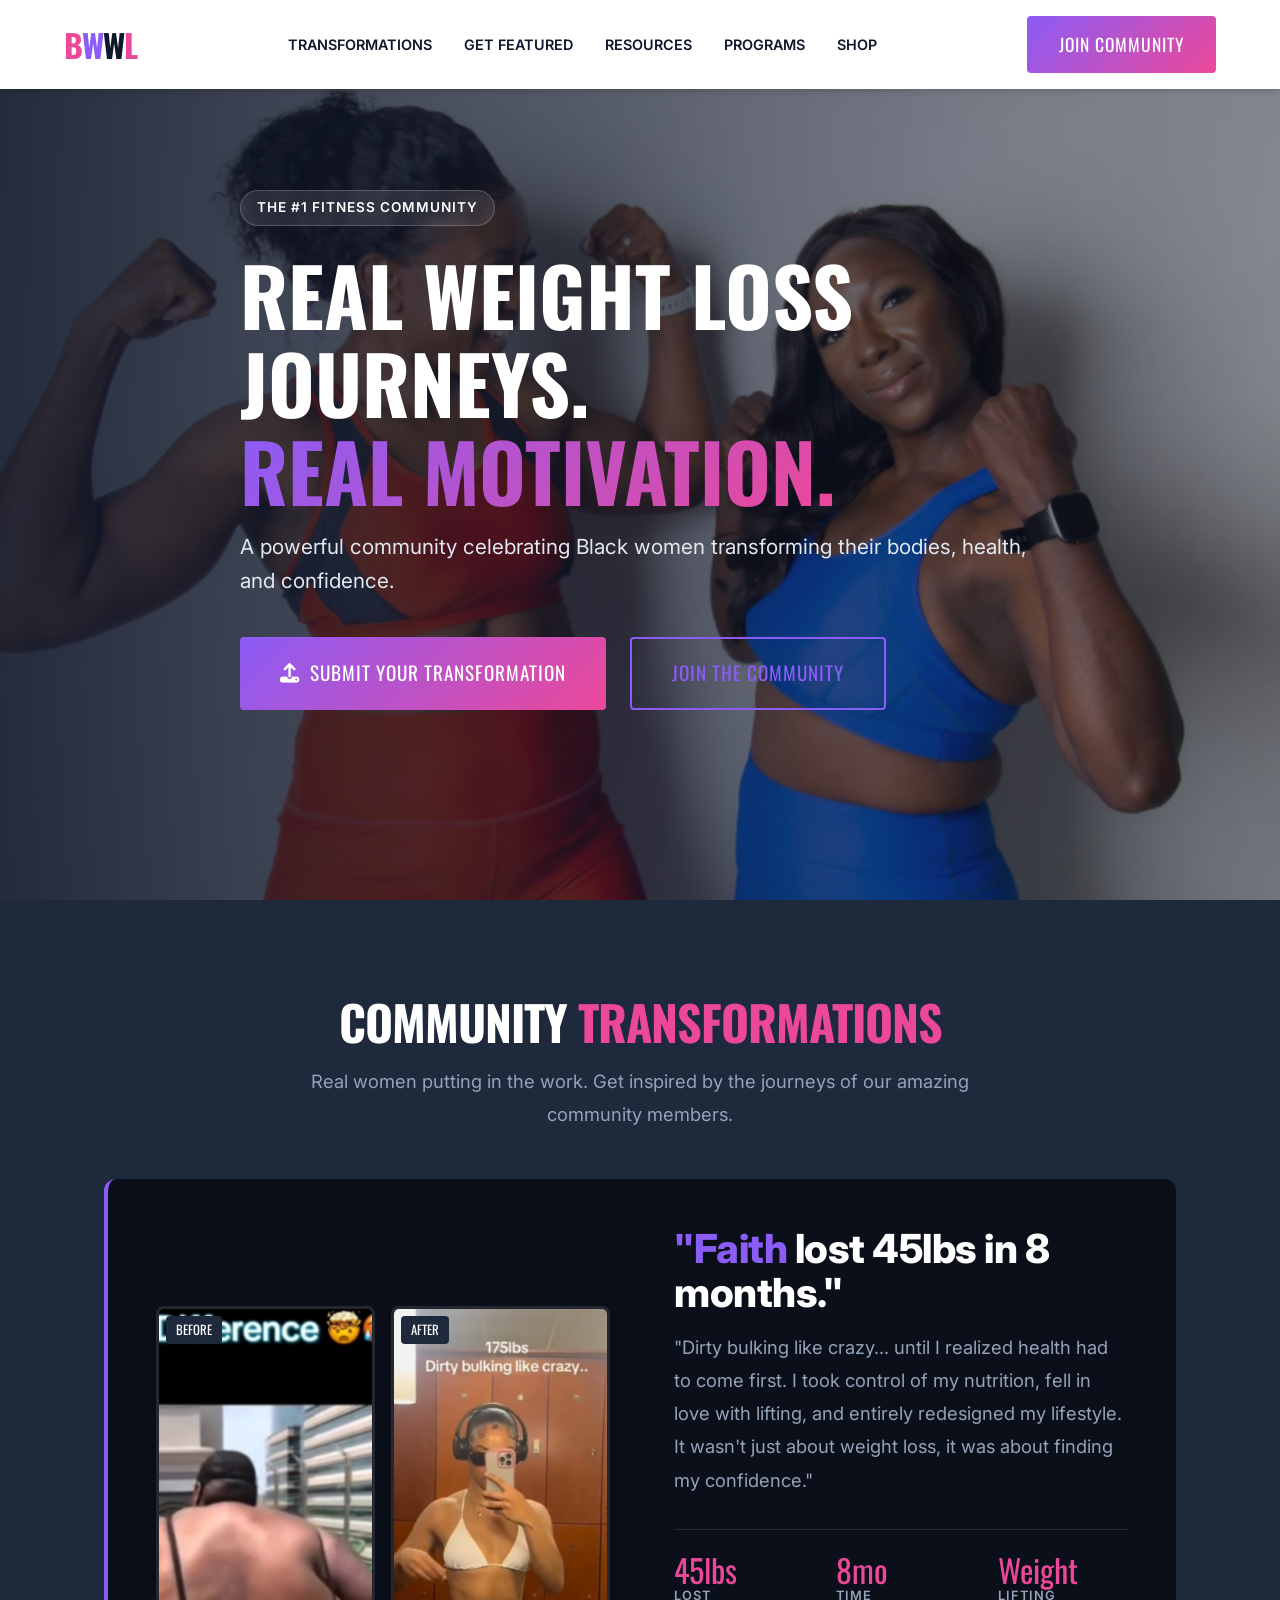
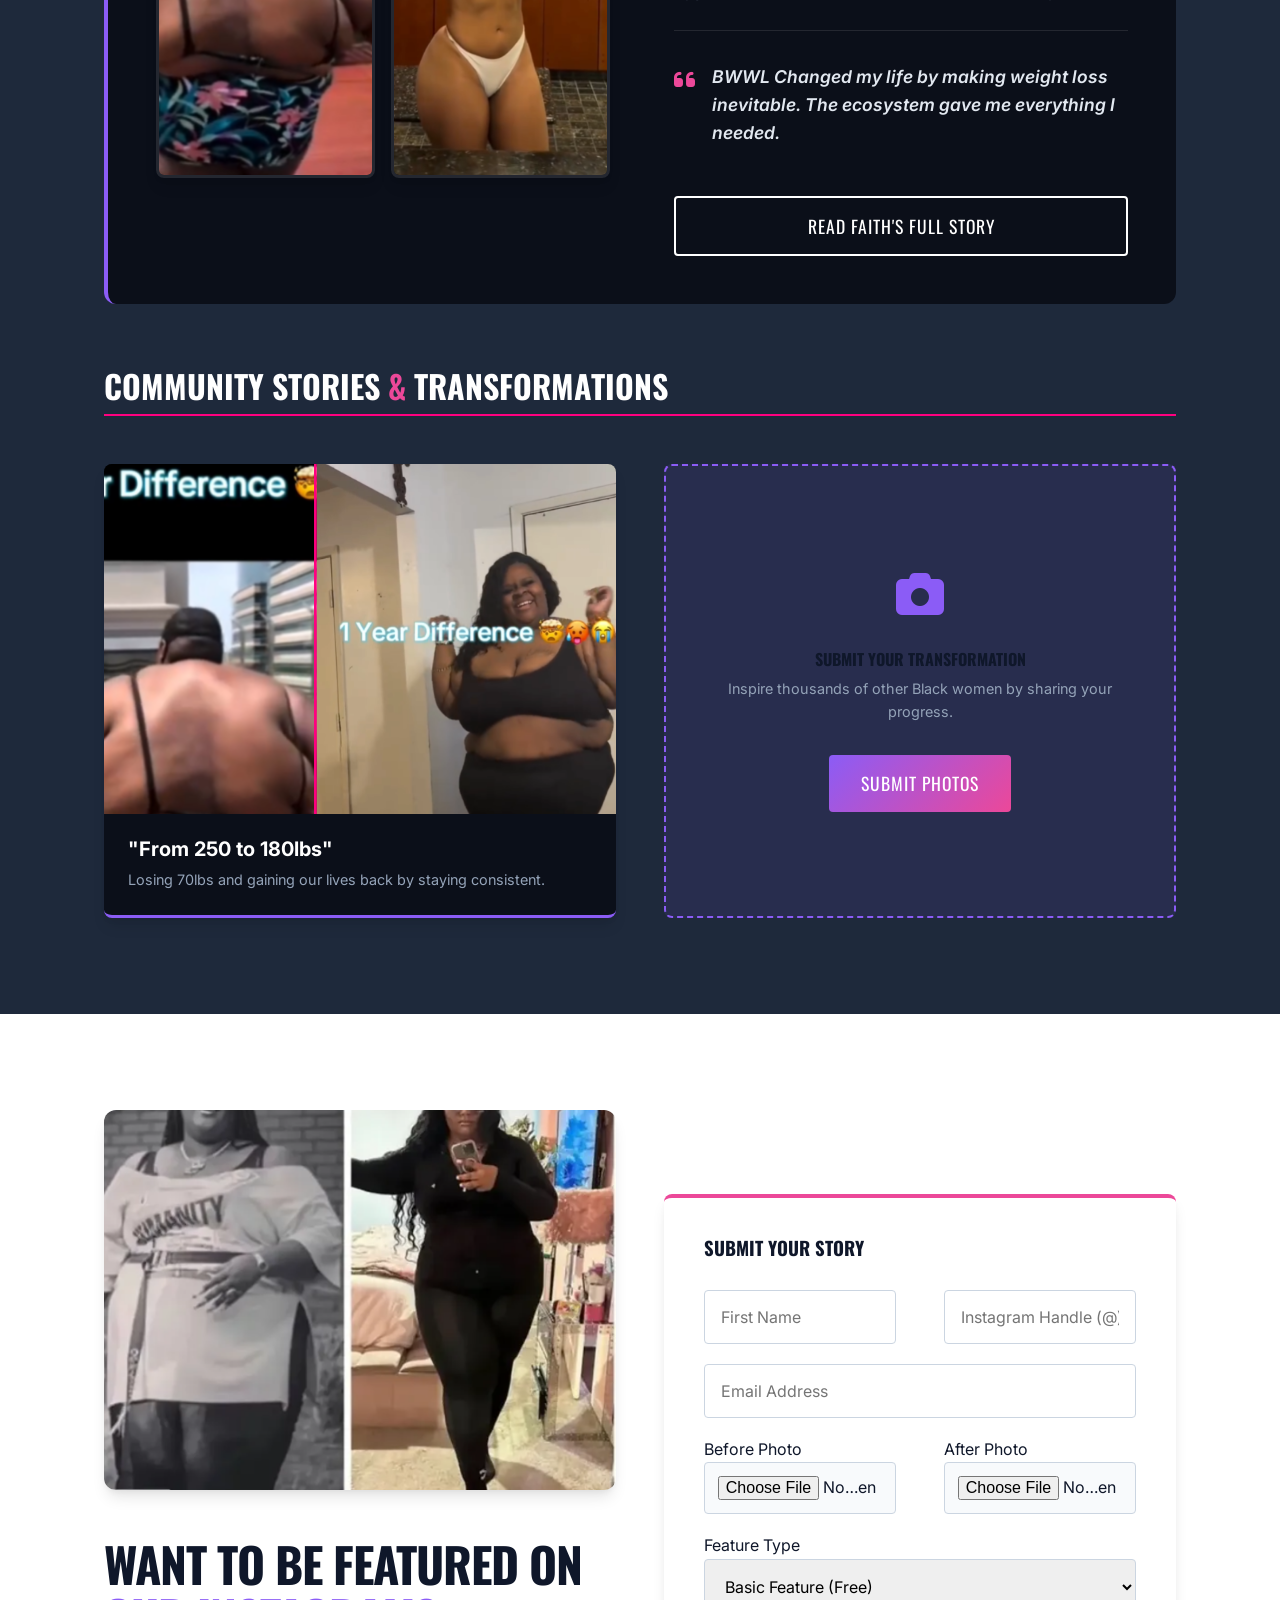
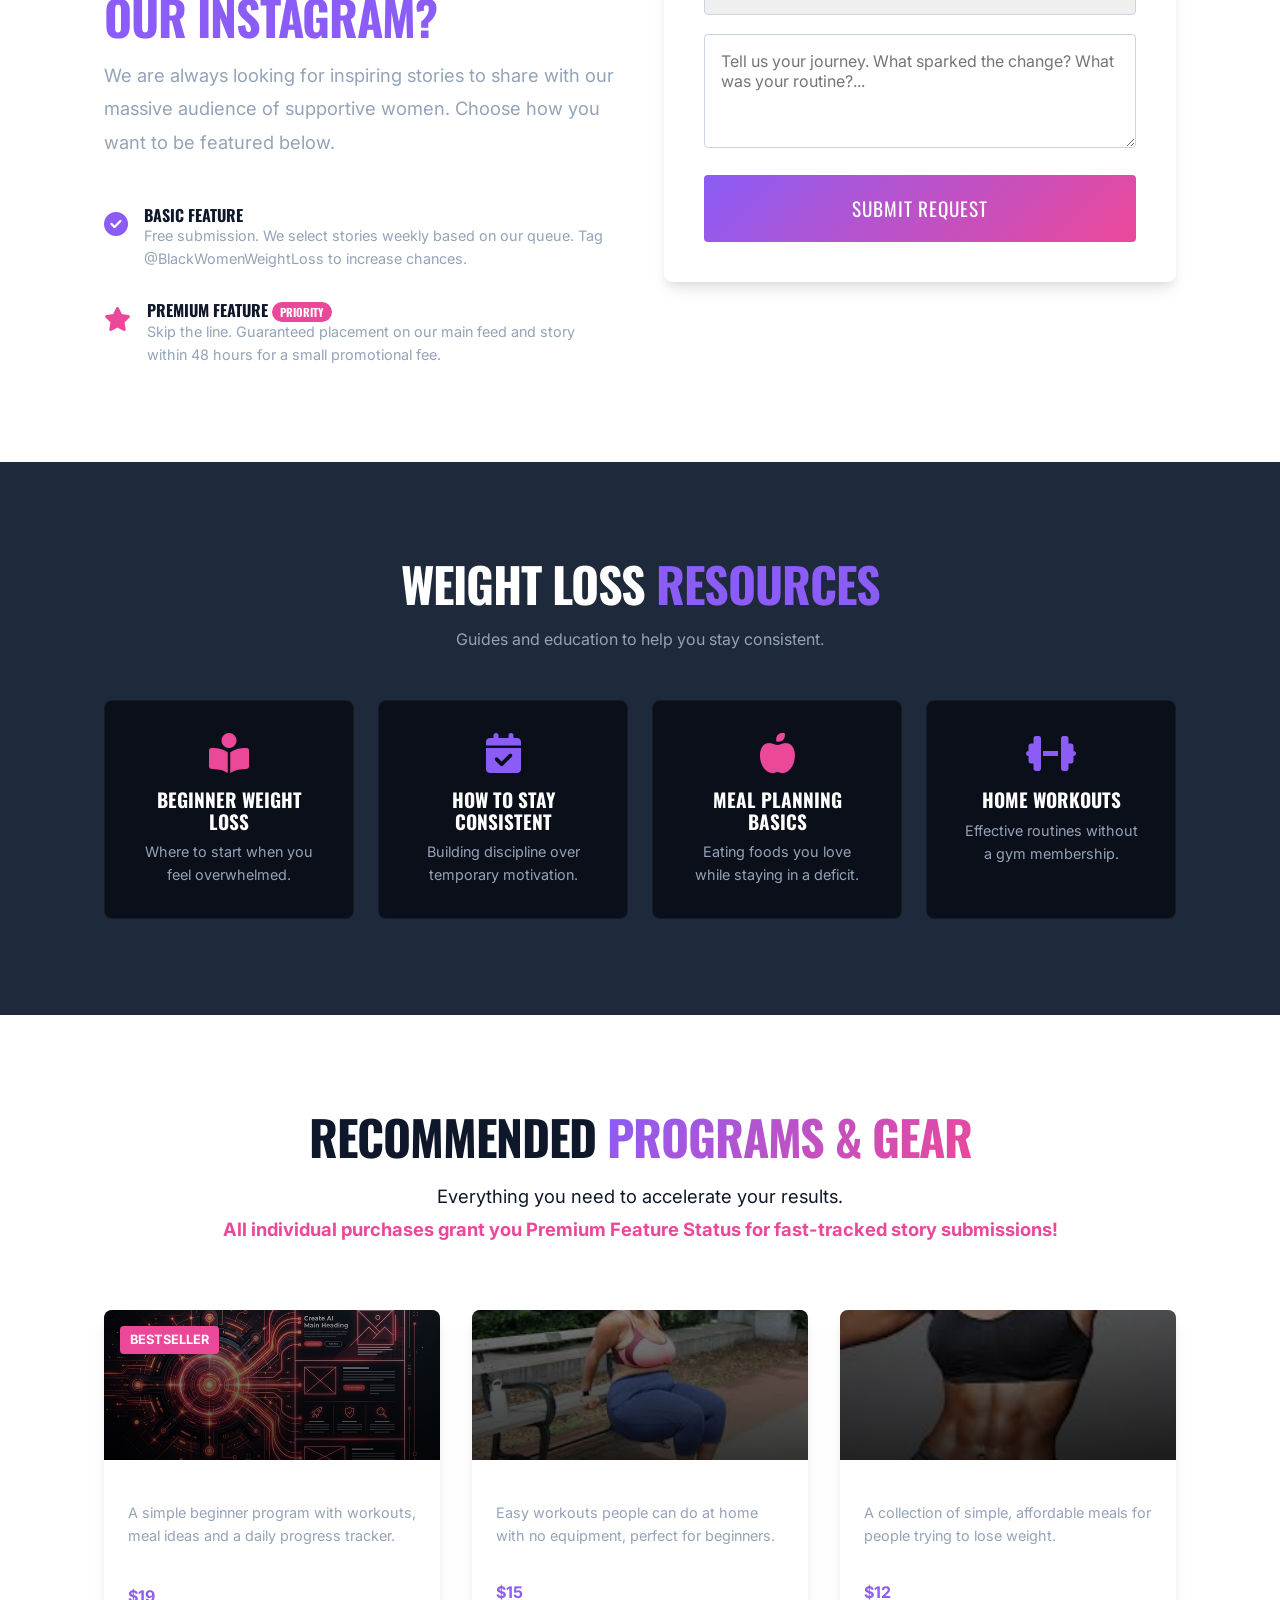
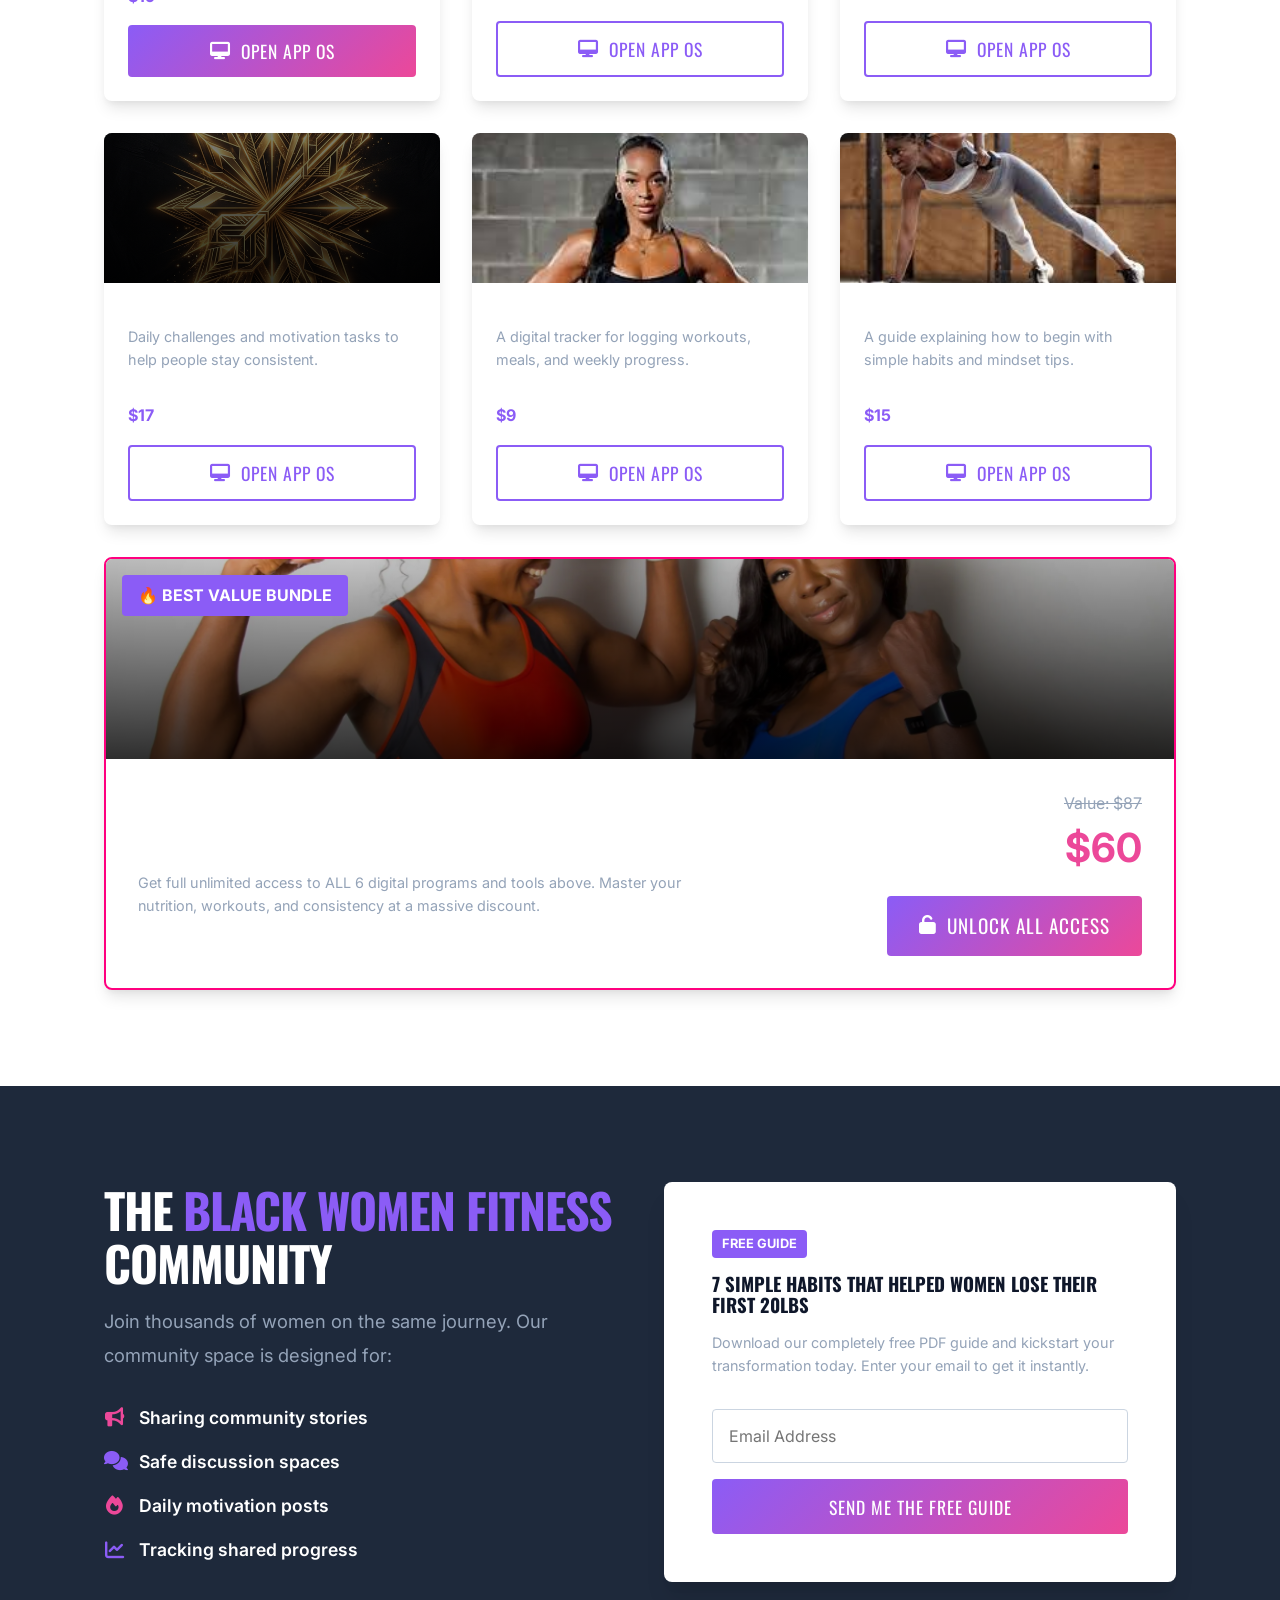
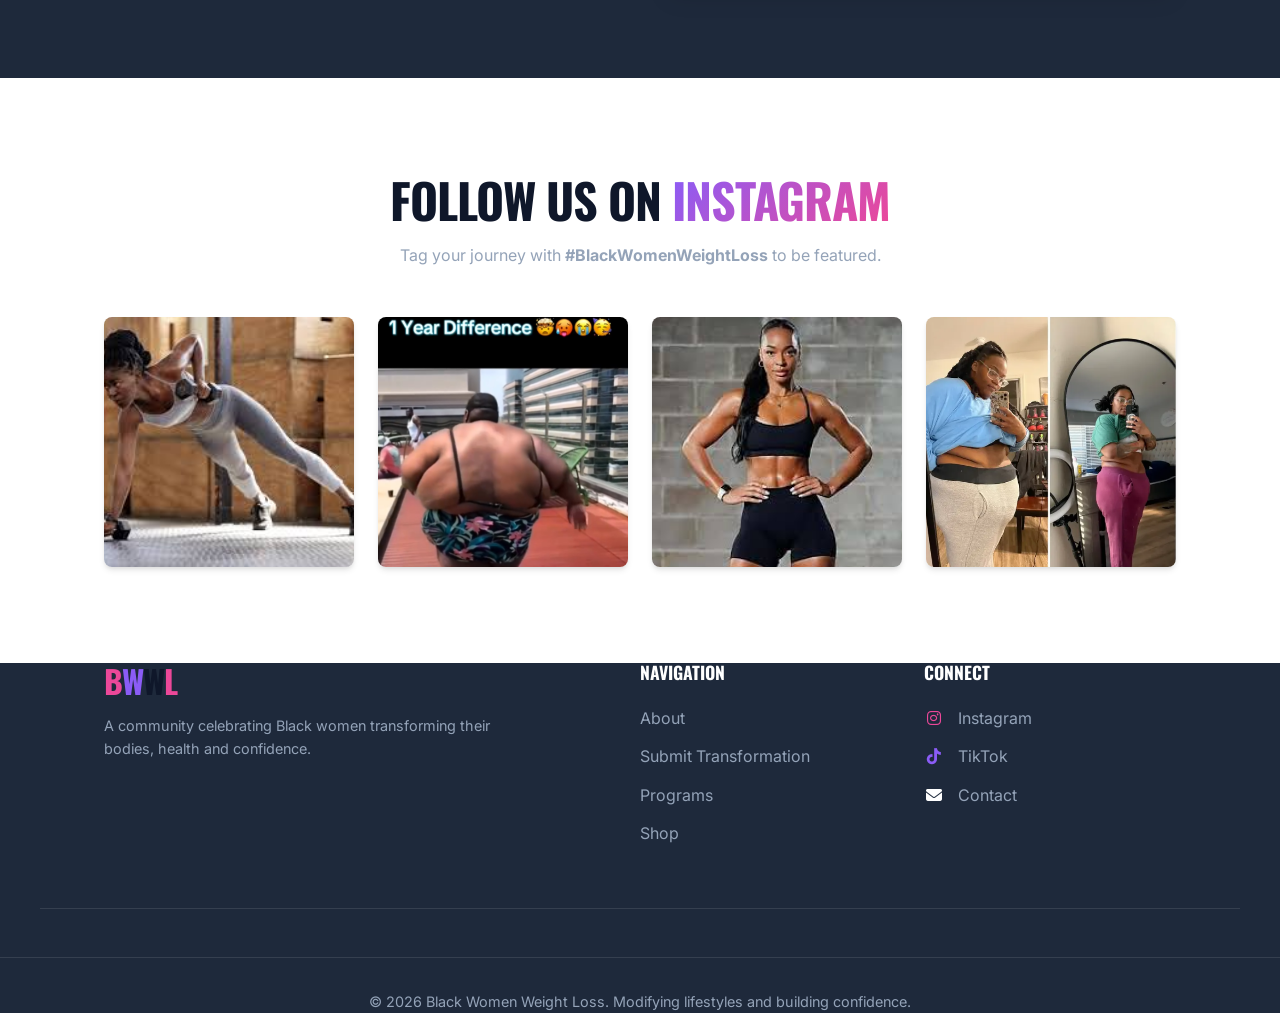
==== index.html @ 41f7aa65 "Merged before/after story UI to crop TikTok emojis, rebuilt product visuals with proper generation a" ====
<!DOCTYPE html>
<html lang="en">

<head>
    <meta charset="UTF-8">
    <meta name="viewport" content="width=device-width, initial-scale=1.0">
    <title>Black Women Weight Loss | Real Journeys. Real Motivation.</title>
    <!-- Fitness / Energetic Fonts -->
    <link rel="preconnect" href="https://fonts.googleapis.com">
    <link rel="preconnect" href="https://fonts.gstatic.com" crossorigin>
    <link
        href="https://fonts.googleapis.com/css2?family=Oswald:wght@400;600;700&family=Inter:wght@400;600;800&display=swap"
        rel="stylesheet">
    <link rel="stylesheet" href="https://cdnjs.cloudflare.com/ajax/libs/font-awesome/6.4.0/css/all.min.css">
    <link rel="stylesheet" href="styles.css">
</head>

<body>

    <!-- Main Navigation -->
    <header class="navbar">
        <div class="nav-container">
            <a href="#" class="logo">
                <span class="text-pink">B</span><span class="text-purple">W</span>W<span class="text-pink">L</span>
            </a>
            <nav class="nav-links">
                <a href="#transformations">Transformations</a>
                <a href="#get-featured">Get Featured</a>
                <a href="#resources">Resources</a>
                <a href="#programs">Programs</a>
                <a href="#shop">Shop</a>
            </nav>
            <div class="nav-cta">
                <a href="#community" class="btn btn-primary">Join Community</a>
                <div class="mobile-toggle"><i class="fas fa-bars"></i></div>
            </div>
        </div>
    </header>

    <!-- Hero Section -->
    <section class="hero" id="home">
        <div class="hero-overlay"></div>
        <div class="container hero-container">
            <div class="hero-content">
                <div class="hero-badge">THE #1 FITNESS COMMUNITY</div>
                <h1 class="hero-title">Real Weight Loss Journeys. <span class="text-gradient">Real Motivation.</span>
                </h1>
                <p class="hero-subtitle">A powerful community celebrating Black women transforming their bodies, health,
                    and confidence.</p>
                <div class="hero-actions">
                    <a href="#get-featured" class="btn btn-primary btn-lg"><i class="fas fa-upload"></i> Submit Your
                        Transformation</a>
                    <a href="#community" class="btn btn-outline btn-lg">Join The Community</a>
                </div>
            </div>
        </div>
    </section>

    <!-- Featured Transformations -->
    <section class="section bg-dark text-white" id="transformations">
        <div class="container">
            <div class="section-header text-center w-narrow">
                <h2 class="section-title">Community <span class="text-pink">Transformations</span></h2>
                <p class="lead-text text-muted">Real women putting in the work. Get inspired by the journeys of our
                    amazing community members.</p>
            </div>

            <!-- Focus Transformation feature utilizing uploaded assets -->
            <div class="transformation-spotlight mt-4 mb-5">
                <div class="spotlight-grid">
                    <div class="spotlight-images">
                        <div class="img-before">
                            <span class="img-label">BEFORE</span>
                            <img src="assets/before2.png" alt="Before Transformation" class="responsive-img shadow-lg">
                        </div>
                        <div class="img-after">
                            <span class="img-label bg-pink">AFTER</span>
                            <img src="assets/after.png" alt="After Transformation" class="responsive-img shadow-lg">
                        </div>
                    </div>
                    <div class="spotlight-content">
                        <h3><span class="text-purple">"Faith</span> lost 45lbs in 8 months."</h3>
                        <p class="lead-text mt-2 text-muted">"Dirty bulking like crazy... until I realized health had to
                            come first. I took control of my nutrition, fell in love with lifting, and entirely
                            redesigned my lifestyle. It wasn't just about weight loss, it was about finding my
                            confidence."</p>

                        <div class="spotlight-stats mt-3 grid-3">
                            <div class="stat-box">
                                <span class="stat-num">45lbs</span>
                                <span class="stat-label">Lost</span>
                            </div>
                            <div class="stat-box">
                                <span class="stat-num">8mo</span>
                                <span class="stat-label">Time</span>
                            </div>
                            <div class="stat-box">
                                <span class="stat-num">Weight</span>
                                <span class="stat-label">Lifting</span>
                            </div>
                        </div>

                        <div class="spotlight-quote mt-3">
                            <i class="fas fa-quote-left text-pink"></i>
                            <p>BWWL Changed my life by making weight loss inevitable. The ecosystem gave me everything I
                                needed.</p>
                        </div>
                        <a href="javascript:void(0)" class="btn btn-outline w-100 mt-4"
                            onclick="document.getElementById('modal-faith').style.display='flex'">Read Faith's Full
                            Story</a>
                    </div>
                </div>
            </div>

            <!-- Community Stories Grid -->
            <h3 class="mt-5 mb-3"
                style="color: #fff; font-family: 'Oswald', sans-serif; font-size: 2rem; border-bottom: 2px solid #FF007F; padding-bottom: 10px;">
                Community Stories <span class="text-pink">&</span> Transformations</h3>
            <div class="grid-2 mt-4">
                <div class="story-card shadow-lg">
                    <div class="story-img-wrapper"
                        style="display: flex; height: 350px; overflow: hidden; position: relative;">
                        <!-- Scaled up and shifted specifically to hide TikTok emojis at the top edge -->
                        <div
                            style="flex: 1; background-image: url('assets/before2.png'); background-size: cover; background-position: center 25%; transform: scale(1.35); transform-origin: top center;">
                        </div>
                        <div
                            style="flex: 1; background-image: url('assets/before1.png'); background-size: cover; background-position: center 25%; border-left: 2px solid #FF007F; transform: scale(1.35); transform-origin: top center;">
                        </div>

                        <div class="story-overlay">
                            <a href="javascript:void(0)"
                                onclick="document.getElementById('modal-tiana').style.display='flex'"
                                class="btn btn-sm btn-primary">Read Tiana & Ariana's Story</a>
                        </div>
                    </div>
                    <div class="story-body">
                        <h4>"From 250 to 180lbs"</h4>
                        <p class="text-muted text-sm mt-1">Losing 70lbs and gaining our lives back by staying
                            consistent.</p>
                    </div>
                </div>
                <!-- Submit Card -->
                <div class="story-card submit-card text-center d-flex flex-col justify-center align-center">
                    <div class="submit-icon mb-3">
                        <i class="fas fa-camera text-purple"></i>
                    </div>
                    <h4>Submit Your Transformation</h4>
                    <p class="text-muted text-sm mt-1 mb-3">Inspire thousands of other Black women by sharing your
                        progress.</p>
                    <a href="#get-featured" class="btn btn-primary">Submit Photos</a>
                </div>
            </div>
        </div>
    </section>

    <!-- Get Featured Section -->
    <section class="section" id="get-featured">
        <div class="container">
            <div class="grid-2 align-center">
                <div class="featured-info">
                    <img src="assets/submit_photo.png" alt="Submit Photo Inspiration" class="w-100 shadow-lg mb-4"
                        style="border-radius:12px; object-fit: cover; max-height: 380px;">
                    <h2 class="section-title">Want to be featured on <span class="text-purple">our Instagram?</span>
                    </h2>
                    <p class="lead-text text-muted mb-4">We are always looking for inspiring stories to share with our
                        massive audience of supportive women. Choose how you want to be featured below.</p>

                    <div class="feature-option mb-3">
                        <div class="feature-icon"><i class="fas fa-check-circle text-purple"></i></div>
                        <div>
                            <h4>Basic Feature</h4>
                            <p class="text-muted text-sm">Free submission. We select stories weekly based on our queue.
                                Tag @BlackWomenWeightLoss to increase chances.</p>
                        </div>
                    </div>
                    <div class="feature-option">
                        <div class="feature-icon"><i class="fas fa-star text-pink"></i></div>
                        <div>
                            <h4>Premium Feature <span class="badge-sm bg-pink">Priority</span></h4>
                            <p class="text-muted text-sm">Skip the line. Guaranteed placement on our main feed and story
                                within 48 hours for a small promotional fee.</p>
                        </div>
                    </div>
                </div>

                <!-- Submission Form -->
                <div class="featured-form-card shadow-lg">
                    <h3 class="mb-3">Submit Your Story</h3>
                    <form>
                        <div class="form-group grid-2 gap-2">
                            <input type="text" placeholder="First Name" class="form-input">
                            <input type="text" placeholder="Instagram Handle (@)" class="form-input">
                        </div>
                        <div class="form-group">
                            <input type="email" placeholder="Email Address" class="form-input">
                        </div>
                        <div class="form-group grid-2 gap-2">
                            <div>
                                <label>Before Photo</label>
                                <input type="file" class="form-input file-input" accept="image/*">
                            </div>
                            <div>
                                <label>After Photo</label>
                                <input type="file" class="form-input file-input" accept="image/*">
                            </div>
                        </div>
                        <div class="form-group">
                            <label>Feature Type</label>
                            <select class="form-input">
                                <option>Basic Feature (Free)</option>
                                <option>Premium Feature (Priority Placement)</option>
                            </select>
                        </div>
                        <div class="form-group">
                            <textarea rows="4"
                                placeholder="Tell us your journey. What sparked the change? What was your routine?..."
                                class="form-input"></textarea>
                        </div>
                        <button class="btn btn-primary w-100 btn-lg">Submit Request</button>
                    </form>
                </div>
            </div>
        </div>
    </section>

    <!-- Resources Section -->
    <section class="section bg-dark text-white" id="resources">
        <div class="container">
            <div class="section-header text-center">
                <h2 class="section-title">Weight Loss <span class="text-purple">Resources</span></h2>
                <p class="text-muted">Guides and education to help you stay consistent.</p>
            </div>
            <div class="grid-4 mt-4">
                <div class="resource-card">
                    <i class="fas fa-book-reader resource-icon text-pink"></i>
                    <h4>Beginner Weight Loss</h4>
                    <p class="text-sm text-muted">Where to start when you feel overwhelmed.</p>
                </div>
                <div class="resource-card">
                    <i class="fas fa-calendar-check resource-icon text-purple"></i>
                    <h4>How to Stay Consistent</h4>
                    <p class="text-sm text-muted">Building discipline over temporary motivation.</p>
                </div>
                <div class="resource-card">
                    <i class="fas fa-apple-alt resource-icon text-pink"></i>
                    <h4>Meal Planning Basics</h4>
                    <p class="text-sm text-muted">Eating foods you love while staying in a deficit.</p>
                </div>
                <div class="resource-card">
                    <i class="fas fa-dumbbell resource-icon text-purple"></i>
                    <h4>Home Workouts</h4>
                    <p class="text-sm text-muted">Effective routines without a gym membership.</p>
                </div>
            </div>
        </div>
    </section>

    <!-- Programs & Shop (Affiliates) -->
    <section class="section" id="programs">
        <div class="container">
            <div class="text-center mb-5">
                <h2 class="section-title">Recommended <span class="text-gradient">Programs & Gear</span></h2>
                <p class="lead-text">Everything you need to accelerate your results. <br><strong class="text-pink">All
                        individual purchases grant you Premium Feature Status for fast-tracked story
                        submissions!</strong></p>
            </div>

            <div class="grid-3 gap-3">
                <!-- Product 1 -->
                <div class="product-card shadow-lg"
                    style="background: var(--bg-card); border-radius: 8px; overflow: hidden; display: flex; flex-direction: column;">
                    <div
                        style="height: 150px; background-image: linear-gradient(rgba(0,0,0,0.4), rgba(0,0,0,0.7)), url('assets/course_graphic_ai_1773148513228.png'); background-size: cover; background-position: center; padding: 1rem; position: relative;">
                        <span class="badge bg-pink">Bestseller</span>
                    </div>
                    <div
                        style="padding: 1.5rem; flex-grow: 1; display: flex; flex-direction: column; justify-content: space-between;">
                        <div>
                            <h4 class="mb-1 text-white">30 Day Kickstart Plan</h4>
                            <p class="text-sm text-muted mb-3">A simple beginner program with workouts, meal ideas and a
                                daily progress tracker.</p>
                        </div>
                        <div>
                            <p class="text-purple font-bold text-lg mb-2">$19</p>
                            <a href="app-kickstart-30.html" target="_blank" class="btn btn-primary w-100"
                                style="padding: 0.75rem;"><i class="fas fa-desktop"></i> Open App OS</a>
                        </div>
                    </div>
                </div>

                <!-- Product 2 -->
                <div class="product-card shadow-lg"
                    style="background: var(--bg-card); border-radius: 8px; overflow: hidden; display: flex; flex-direction: column;">
                    <div
                        style="height: 150px; background-image: linear-gradient(rgba(0,0,0,0.5), rgba(0,0,0,0.8)), url('assets/BW2.jpg'); background-size: cover; background-position: center; padding: 1rem;">
                    </div>
                    <div
                        style="padding: 1.5rem; flex-grow: 1; display: flex; flex-direction: column; justify-content: space-between;">
                        <div>
                            <h4 class="mb-1 text-white">Home Workout Guide</h4>
                            <p class="text-sm text-muted mb-3">Easy workouts people can do at home with no equipment,
                                perfect for beginners.</p>
                        </div>
                        <div>
                            <p class="text-purple font-bold text-lg mb-2">$15</p>
                            <a href="app-home-workout.html" target="_blank" class="btn btn-outline w-100"
                                style="padding: 0.75rem;"><i class="fas fa-desktop"></i> Open App OS</a>
                        </div>
                    </div>
                </div>

                <!-- Product 3 -->
                <div class="product-card shadow-lg"
                    style="background: var(--bg-card); border-radius: 8px; overflow: hidden; display: flex; flex-direction: column;">
                    <div
                        style="height: 150px; background-image: linear-gradient(rgba(0,0,0,0.5), rgba(0,0,0,0.8)), url('assets/BW3.jpg'); background-size: cover; background-position: center; padding: 1rem;">
                    </div>
                    <div
                        style="padding: 1.5rem; flex-grow: 1; display: flex; flex-direction: column; justify-content: space-between;">
                        <div>
                            <h4 class="mb-1 text-white">Healthy Recipe Guide</h4>
                            <p class="text-sm text-muted mb-3">A collection of simple, affordable meals for people
                                trying to lose weight.</p>
                        </div>
                        <div>
                            <p class="text-purple font-bold text-lg mb-2">$12</p>
                            <a href="app-recipe-guide.html" target="_blank" class="btn btn-outline w-100"
                                style="padding: 0.75rem;"><i class="fas fa-desktop"></i> Open App OS</a>
                        </div>
                    </div>
                </div>

                <!-- Product 4 -->
                <div class="product-card shadow-lg"
                    style="background: var(--bg-card); border-radius: 8px; overflow: hidden; display: flex; flex-direction: column;">
                    <div
                        style="height: 150px; background-image: linear-gradient(rgba(0,0,0,0.5), rgba(0,0,0,0.8)), url('assets/course_graphic_mindset_1773148497034.png'); background-size: cover; background-position: center; padding: 1rem;">
                    </div>
                    <div
                        style="padding: 1.5rem; flex-grow: 1; display: flex; flex-direction: column; justify-content: space-between;">
                        <div>
                            <h4 class="mb-1 text-white">21 Day Motivation Challenge</h4>
                            <p class="text-sm text-muted mb-3">Daily challenges and motivation tasks to help people stay
                                consistent.</p>
                        </div>
                        <div>
                            <p class="text-purple font-bold text-lg mb-2">$17</p>
                            <a href="app-21-day-challenge.html" target="_blank" class="btn btn-outline w-100"
                                style="padding: 0.75rem;"><i class="fas fa-desktop"></i> Open App OS</a>
                        </div>
                    </div>
                </div>

                <!-- Product 5 -->
                <div class="product-card shadow-lg"
                    style="background: var(--bg-card); border-radius: 8px; overflow: hidden; display: flex; flex-direction: column;">
                    <div
                        style="height: 150px; background-image: url('assets/workout2.png'); background-size: cover; background-position: top; padding: 1rem;">
                    </div>
                    <div
                        style="padding: 1.5rem; flex-grow: 1; display: flex; flex-direction: column; justify-content: space-between;">
                        <div>
                            <h4 class="mb-1 text-white">Progress Tracker</h4>
                            <p class="text-sm text-muted mb-3">A digital tracker for logging workouts, meals, and weekly
                                progress.</p>
                        </div>
                        <div>
                            <p class="text-purple font-bold text-lg mb-2">$9</p>
                            <a href="app-progress-tracker.html" target="_blank" class="btn btn-outline w-100"
                                style="padding: 0.75rem;"><i class="fas fa-desktop"></i> Open App OS</a>
                        </div>
                    </div>
                </div>

                <!-- Product 6 -->
                <div class="product-card shadow-lg"
                    style="background: var(--bg-card); border-radius: 8px; overflow: hidden; display: flex; flex-direction: column;">
                    <div
                        style="height: 150px; background-image: url('assets/workout1.png'); background-size: cover; background-position: center; padding: 1rem;">
                    </div>
                    <div
                        style="padding: 1.5rem; flex-grow: 1; display: flex; flex-direction: column; justify-content: space-between;">
                        <div>
                            <h4 class="mb-1 text-white">Transformation Starter</h4>
                            <p class="text-sm text-muted mb-3">A guide explaining how to begin with simple habits and
                                mindset tips.</p>
                        </div>
                        <div>
                            <p class="text-purple font-bold text-lg mb-2">$15</p>
                            <a href="app-starter-guide.html" target="_blank" class="btn btn-outline w-100"
                                style="padding: 0.75rem;"><i class="fas fa-desktop"></i> Open App OS</a>
                        </div>
                    </div>
                </div>

                <!-- Product 7: Bundle -->
                <div class="product-card shadow-lg"
                    style="background: var(--bg-card); border-radius: 8px; border: 2px solid #FF007F; overflow: hidden; display: flex; flex-direction: column; grid-column: 1 / -1;">
                    <div
                        style="height: 200px; background-image: linear-gradient(rgba(0,0,0,0.2), rgba(0,0,0,0.8)), url('assets/hero.png'); background-size: cover; background-position: center; padding: 1rem; position: relative;">
                        <span class="badge bg-purple" style="font-size: 1rem; padding: 0.5rem 1rem;">🔥 BEST VALUE
                            BUNDLE</span>
                    </div>
                    <!-- Responsive flexbox for bundle row -->
                    <div
                        style="padding: 2rem; display: flex; flex-wrap: wrap; justify-content: space-between; align-items: center; gap: 1rem;">
                        <div style="flex: 1 1 300px; max-width: 600px;">
                            <h4 class="mb-2 text-white" style="font-size: 1.5rem;">The Ultimate Ecosystem Access</h4>
                            <p class="text-sm text-muted mb-0">Get full unlimited access to ALL 6 digital programs and
                                tools above. Master your nutrition, workouts, and consistency at a massive discount.</p>
                        </div>
                        <div style="text-align: right; display: flex; flex-direction: column; align-items: flex-end;">
                            <p class="text-muted" style="text-decoration: line-through; margin-bottom: 0;">Value: $87
                            </p>
                            <p class="text-pink font-bold text-3xl mb-2" style="font-size: 2.5rem;">$60</p>
                            <a href="#" class="btn btn-primary px-4 py-2"
                                style="font-size: 1.2rem; min-width: 200px;"><i class="fas fa-unlock"></i> Unlock All
                                Access</a>
                        </div>
                    </div>
                </div>

            </div>
        </div>
    </section>

    <!-- Community & Lead Magnet -->
    <section class="section bg-dark text-white" id="community">
        <div class="container">
            <div class="grid-2 align-center">
                <!-- Community Intro -->
                <div>
                    <h2 class="section-title">The <span class="text-purple">Black Women Fitness</span> Community</h2>
                    <p class="lead-text mt-2 text-muted">Join thousands of women on the same journey. Our community
                        space is designed for:</p>
                    <ul class="community-list mt-3">
                        <li><i class="fas fa-bullhorn text-pink"></i> Sharing community stories</li>
                        <li><i class="fas fa-comments text-purple"></i> Safe discussion spaces</li>
                        <li><i class="fas fa-fire text-pink"></i> Daily motivation posts</li>
                        <li><i class="fas fa-chart-line text-purple"></i> Tracking shared progress</li>
                    </ul>
                </div>

                <!-- Lead Magnet -->
                <div class="lead-magnet-card shadow-xl">
                    <div class="badge bg-purple mb-2">Free Guide</div>
                    <h3 class="text-dark">7 Simple Habits That Helped Women Lose Their First 20lbs</h3>
                    <p class="text-muted text-sm mt-2 mb-3">Download our completely free PDF guide and kickstart your
                        transformation today. Enter your email to get it instantly.</p>
                    <form class="lead-form">
                        <input type="email" placeholder="Email Address" required
                            class="form-input border-dark bg-white text-dark mb-2 w-100">
                        <button type="submit" class="btn btn-primary btn-block">Send Me The Free Guide</button>
                    </form>
                </div>
            </div>
        </div>
    </section>

    <!-- Social Integration -->
    <section class="section">
        <div class="container text-center">
            <h2 class="section-title">Follow Us On <span class="text-gradient">Instagram</span></h2>
            <p class="text-muted mb-4">Tag your journey with <strong>#BlackWomenWeightLoss</strong> to be featured.</p>

            <div class="ig-feed grid-4">
                <div class="ig-post shadow-sm"
                    style="background-image: url('assets/workout1.png'); background-position: center center; background-size: cover;">
                    <div class="ig-overlay"><i class="fab fa-instagram"></i></div>
                </div>
                <div class="ig-post shadow-sm"
                    style="background-image: url('assets/before2.png'); background-position: top; background-size: cover;">
                    <div class="ig-overlay"><i class="fab fa-instagram"></i></div>
                </div>
                <div class="ig-post shadow-sm"
                    style="background-image: url('assets/workout2.png'); background-position: center center; background-size: cover;">
                    <div class="ig-overlay"><i class="fab fa-instagram"></i></div>
                </div>
                <div class="ig-post shadow-sm"
                    style="background-image: url('assets/tiana.png'); background-position: top; background-size: cover;">
                    <div class="ig-overlay"><i class="fab fa-instagram"></i></div>
                </div>
            </div>
        </div>
    </section>

    <!-- Footer -->
    <footer class="footer bg-dark text-white">
        <div class="container footer-grid">
            <div class="footer-brand">
                <h2 class="logo"><span class="text-pink">B</span><span class="text-purple">W</span>W<span
                        class="text-pink">L</span></h2>
                <p class="text-muted mt-2 text-sm max-w-sm">A community celebrating Black women transforming their
                    bodies, health and confidence.</p>
            </div>
            <div class="footer-links">
                <h4>Navigation</h4>
                <a href="#about">About</a>
                <a href="#get-featured">Submit Transformation</a>
                <a href="#programs">Programs</a>
                <a href="#shop">Shop</a>
            </div>
            <div class="footer-links">
                <h4>Connect</h4>
                <a href="https://www.instagram.com/blackwomenweightloss/" target="_blank"><i
                        class="fab fa-instagram text-pink"></i> Instagram</a>
                <a href="#"><i class="fab fa-tiktok text-purple"></i> TikTok</a>
                <a href="mailto:contact@bwwl.com"><i class="fas fa-envelope text-white"></i> Contact</a>
            </div>
        </div>
        <div class="footer-bottom mt-4 pt-3 text-center border-top text-muted text-sm">
            &copy; 2026 Black Women Weight Loss. Modifying lifestyles and building confidence.
        </div>
    </footer>

    <div class="story-modal" id="modal-faith">
        <div class="modal-content">
            <button class="close-modal" onclick="this.parentElement.parentElement.style.display='none'">&times;</button>
            <h2 class="section-title text-pink">Faith's Story</h2>
            <p>Weight loss always felt impossible. I had tried every restrictive diet, every exhausting cardio routine,
                and always ended up rebounding heavier than before. It severely affected my confidence, to the point
                where I stopped taking photos of myself entirely.</p>
            <p>Then I found BWWL. The combination of the <strong>Interactive Home Workout Guide</strong> and the
                <strong>Digital Recipe Vault</strong> completely reprogrammed my approach. I wasn’t starving; I was
                eating high-volume meals that tasted amazing. I wasn’t suffering through endless cardio; I was following
                targeted, efficient home routines.
            </p>
            <p>In 8 months, I lost 45lbs. But more importantly, I found a version of myself I never thought existed.
                This ecosystem gave me the exact blueprint I needed to succeed.</p>
            <button class="btn btn-primary mt-4 w-100"
                onclick="document.getElementById('modal-faith').style.display='none'">Close Story</button>
        </div>
    </div>
    <div class="story-modal" id="modal-tiana">
        <div class="modal-content">
            <button class="close-modal" onclick="this.parentElement.parentElement.style.display='none'">&times;</button>
            <h2 class="section-title text-pink">Tiana's Journey</h2>
            <p>A year ago, I was constantly tired and my joints hurt. I knew something had to change, but the gym
                absolutely terrified me. As a beginner, I had no idea what I was doing and always felt judged.</p>
            <p>The <strong>Transformation Starter Guide</strong> changed my mindset, and the <strong>30-Day Kick-Start
                    Program</strong> gave me a step-by-step path to follow in the safety of my living room. I committed
                to the process exactly as laid out. By month 6, I had a 1-year transformation that completely shocked my
                family.</p>
            <p>This community provided the representation and the exact tools I needed to finally take my life back.</p>
            <button class="btn btn-primary mt-4 w-100"
                onclick="document.getElementById('modal-tiana').style.display='none'">Close Story</button>
        </div>
    </div>
    <div class="story-modal" id="modal-ariana">
        <div class="modal-content">
            <button class="close-modal" onclick="this.parentElement.parentElement.style.display='none'">&times;</button>
            <h2 class="section-title text-purple">Ariana's Breakdown</h2>
            <p>I started at 250lbs. It was overwhelming to even think about losing weight. Every time I started, I would
                get completely lost when it came to nutrition and eventually just give up and order takeout.</p>
            <p>Using the <strong>21-Day Challenge OS</strong> completely gamified my consistency. Every day felt like I
                was leveling up. When I paired that with the <strong>Recipe Vault</strong>, cooking became easy. I
                didn't want takeout anymore because my meal prep tasted better! I dropped from 250lbs to 180lbs.</p>
            <p>BWWL didn't just give me recipes, they gave me an entirely new lifestyle.</p>
            <button class="btn btn-primary mt-4 w-100"
                onclick="document.getElementById('modal-ariana').style.display='none'">Close Story</button>
        </div>
    </div>

    <!-- Modals CSS -->
    <style>
        .story-modal {
            display: none;
            position: fixed;
            top: 0;
            left: 0;
            width: 100%;
            height: 100%;
            background: rgba(0, 0, 0, 0.8);
            z-index: 9999;
            align-items: center;
            justify-content: center;
            padding: 1rem;
        }

        .modal-content {
            background: #111;
            padding: 2.5rem;
            max-width: 600px;
            width: 100%;
            border-radius: 12px;
            border: 1px solid #FF007F;
            position: relative;
            color: #fff;
            box-shadow: 0 20px 50px rgba(0, 0, 0, 0.9);
            line-height: 1.6;
        }

        .close-modal {
            position: absolute;
            top: 15px;
            right: 15px;
            background: transparent;
            border: none;
            color: #FF007F;
            font-size: 2rem;
            cursor: pointer;
            line-height: 1;
        }
    </style>

    <script>
        // Smooth scroll implementation
        document.querySelectorAll('a[href^="#"]').forEach(anchor => {
            anchor.addEventListener('click', function (e) {
                const targetRef = this.getAttribute('href');
                if (targetRef.includes('modal')) return; // ignore modals

                const element = document.querySelector(targetRef);
                if (element) {
                    e.preventDefault();
                    element.scrollIntoView({
                        behavior: 'smooth'
                    });
                }
            });
        });
    </script>
</body>

</html>
---- styles.css ----
:root {
    /* Energetic Fitness Palette */
    --clr-purple: #8B5CF6;
    /* Vibrant violet/purple */
    --clr-purple-dark: #6D28D9;
    --clr-pink: #EC4899;
    /* Neon hot pink */
    --clr-pink-dark: #BE185D;
    --clr-black: #0F172A;
    --clr-dark: #1E293B;
    --clr-darker: #0B0F19;
    --clr-white: #FFFFFF;
    --clr-gray: #E2E8F0;
    --clr-muted: #94A3B8;

    --font-heading: 'Oswald', sans-serif;
    --font-body: 'Inter', sans-serif;

    --shadow-md: 0 4px 6px -1px rgba(0, 0, 0, 0.1), 0 2px 4px -1px rgba(0, 0, 0, 0.06);
    --shadow-lg: 0 10px 15px -3px rgba(0, 0, 0, 0.1), 0 4px 6px -2px rgba(0, 0, 0, 0.05);
    --shadow-xl: 0 20px 25px -5px rgba(0, 0, 0, 0.1), 0 10px 10px -5px rgba(0, 0, 0, 0.04);

    --gradient-main: linear-gradient(135deg, var(--clr-purple), var(--clr-pink));
}

* {
    margin: 0;
    padding: 0;
    box-sizing: border-box;
}

body {
    font-family: var(--font-body);
    background-color: var(--clr-white);
    color: var(--clr-black);
    line-height: 1.6;
    overflow-x: hidden;
    -webkit-font-smoothing: antialiased;
}

a {
    text-decoration: none;
    color: inherit;
    transition: all 0.3s ease;
}

ul {
    list-style: none;
}

/* Typography */
h1,
h2,
h3,
h4,
h5 {
    font-family: var(--font-heading);
    text-transform: uppercase;
    font-weight: 700;
    line-height: 1.1;
    color: var(--clr-black);
}

.section-title {
    font-size: 3rem;
    letter-spacing: -1px;
    margin-bottom: 1rem;
}

.text-gradient {
    background: var(--gradient-main);
    -webkit-background-clip: text;
    -webkit-text-fill-color: transparent;
    display: inline-block;
}

.text-purple {
    color: var(--clr-purple);
}

.text-pink {
    color: var(--clr-pink);
}

.text-white {
    color: var(--clr-white);
}

.text-muted {
    color: var(--clr-muted);
}

.text-light-gray {
    color: var(--clr-gray);
}

.text-dark {
    color: var(--clr-black);
}

.text-center {
    text-align: center;
}

.text-left {
    text-align: left;
}

.lead-text {
    font-size: 1.15rem;
    line-height: 1.8;
}

.text-sm {
    font-size: 0.9rem;
}

.font-bold {
    font-weight: 700;
}

/* Layout Helpers */
.container {
    max-width: 1200px;
    margin: 0 auto;
    padding: 0 5%;
}

.w-narrow {
    max-width: 700px;
    margin: 0 auto;
}

.section {
    padding: 6rem 0;
}

.bg-dark {
    background-color: var(--clr-dark);
    color: var(--clr-white);
}

.bg-darker {
    background-color: var(--clr-darker);
}

.bg-pink {
    background-color: var(--clr-pink);
    color: var(--clr-white);
}

.bg-purple {
    background-color: var(--clr-purple);
    color: var(--clr-white);
}

.bg-white {
    background-color: var(--clr-white);
}

.grid-2 {
    display: grid;
    grid-template-columns: 1fr 1fr;
    gap: 3rem;
}

.grid-3 {
    display: grid;
    grid-template-columns: repeat(3, 1fr);
    gap: 2rem;
}

.grid-4 {
    display: grid;
    grid-template-columns: repeat(4, 1fr);
    gap: 1.5rem;
}

.align-center {
    align-items: center;
}

.align-start {
    align-items: flex-start;
}

.justify-center {
    justify-content: center;
}

.text-center {
    text-align: center;
}

.d-flex {
    display: flex;
}

.flex-col {
    flex-direction: column;
}

.mt-1 {
    margin-top: 0.5rem;
}

.mt-2 {
    margin-top: 1rem;
}

.mt-3 {
    margin-top: 2rem;
}

.mt-4 {
    margin-top: 3rem;
}

.mt-5 {
    margin-top: 4rem;
}

.mb-2 {
    margin-bottom: 1rem;
}

.mb-3 {
    margin-bottom: 2rem;
}

.mb-4 {
    margin-bottom: 3rem;
}

.mb-5 {
    margin-bottom: 4rem;
}

.pt-3 {
    padding-top: 2rem;
}

.pl-3 {
    padding-left: 1.5rem;
}

.w-100 {
    width: 100%;
    display: block;
}

.max-w-sm {
    max-width: 400px;
}

.shadow-sm {
    box-shadow: var(--shadow-md);
}

.shadow-lg {
    box-shadow: var(--shadow-lg);
}

.shadow-xl {
    box-shadow: var(--shadow-xl);
}

.border-left-purple {
    border-left: 4px solid var(--clr-purple);
}

.border-left-pink {
    border-left: 4px solid var(--clr-pink);
}

.border-top {
    border-top: 1px solid rgba(255, 255, 255, 0.1);
}

.border-dark {
    border: 1px solid var(--clr-dark);
}

.responsive-img {
    width: 100%;
    height: auto;
    display: block;
}

/* Buttons */
.btn {
    display: inline-flex;
    align-items: center;
    justify-content: center;
    padding: 0.9rem 2rem;
    font-family: var(--font-heading);
    font-size: 1.1rem;
    letter-spacing: 1px;
    cursor: pointer;
    border-radius: 4px;
    border: 2px solid transparent;
    transition: all 0.3s ease;
    text-transform: uppercase;
}

.btn-primary {
    background: var(--gradient-main);
    color: var(--clr-white);
    border: none;
}

.btn-primary:hover {
    filter: brightness(1.2);
    transform: translateY(-2px);
    box-shadow: 0 10px 20px rgba(236, 72, 153, 0.3);
}

.btn-outline {
    background-color: transparent;
    border-color: var(--clr-purple);
    color: var(--clr-purple);
}

.bg-dark .btn-outline {
    border-color: var(--clr-white);
    color: var(--clr-white);
}

.bg-dark .btn-outline:hover {
    background-color: var(--clr-white);
    color: var(--clr-dark);
}

.btn-outline:hover {
    background-color: var(--clr-purple);
    color: var(--clr-white);
}

.btn-lg {
    padding: 1.2rem 2.5rem;
    font-size: 1.2rem;
}

.btn-sm {
    padding: 0.5rem 1.2rem;
    font-size: 0.9rem;
}

.btn-block {
    width: 100%;
}

.btn i {
    margin-right: 10px;
}

/* Navbar */
.navbar {
    position: fixed;
    top: 0;
    width: 100%;
    background: #fff;
    z-index: 1000;
    box-shadow: var(--shadow-md);
    padding: 1rem 0;
}

.nav-container {
    max-width: 1400px;
    margin: 0 auto;
    padding: 0 5%;
    display: flex;
    justify-content: space-between;
    align-items: center;
}

.logo {
    font-family: var(--font-heading);
    font-size: 2rem;
    font-weight: 700;
    letter-spacing: -1px;
    color: var(--clr-black);
}

.nav-links {
    display: flex;
    gap: 2rem;
}

.nav-links a {
    font-weight: 600;
    text-transform: uppercase;
    font-size: 0.9rem;
}

.nav-links a:hover {
    color: var(--clr-pink);
}

.nav-cta {
    display: flex;
    align-items: center;
    gap: 1rem;
}

.mobile-toggle {
    display: none;
    font-size: 1.5rem;
    cursor: pointer;
}

/* Hero Section */
.hero {
    height: 100vh;
    min-height: 600px;
    display: flex;
    align-items: center;
    position: relative;
    background-image: url('assets/hero.png');
    /* Active black woman hero image */
    background-size: cover;
    background-position: center top;
}

.hero-overlay {
    position: absolute;
    top: 0;
    left: 0;
    width: 100%;
    height: 100%;
    background: linear-gradient(to right, rgba(15, 23, 42, 0.9) 0%, rgba(15, 23, 42, 0.4) 100%);
}

.hero-container {
    position: relative;
    z-index: 2;
}

.hero-content {
    max-width: 800px;
}

.hero-badge {
    display: inline-block;
    background: rgba(255, 255, 255, 0.1);
    border: 1px solid rgba(255, 255, 255, 0.2);
    color: #fff;
    padding: 0.4rem 1rem;
    border-radius: 50px;
    font-weight: 600;
    font-size: 0.85rem;
    letter-spacing: 1px;
    margin-bottom: 1.5rem;
    backdrop-filter: blur(5px);
}

.hero-title {
    font-size: 5rem;
    color: #fff;
    margin-bottom: 1rem;
}

.hero-subtitle {
    font-size: 1.3rem;
    color: var(--clr-gray);
    margin-bottom: 2.5rem;
}

.hero-actions {
    display: flex;
    gap: 1.5rem;
}

/* Transformations Spotlight */
.section-header h2,
.section-header h3 {
    color: inherit;
}

.bg-dark .section-title {
    color: #fff;
}

.transformation-spotlight {
    background: var(--clr-darker);
    border-radius: 12px;
    padding: 3rem;
    border-left: 4px solid var(--clr-purple);
}

.spotlight-grid {
    display: grid;
    grid-template-columns: 1fr 1fr;
    gap: 4rem;
    align-items: center;
}

.spotlight-images {
    display: flex;
    gap: 1rem;
    position: relative;
}

.img-before,
.img-after {
    position: relative;
    width: 50%;
}

.img-before img,
.img-after img {
    border-radius: 8px;
    border: 3px solid rgba(255, 255, 255, 0.1);
    object-fit: cover;
    height: 100%;
}

.img-label {
    position: absolute;
    top: 10px;
    left: 10px;
    background: var(--clr-dark);
    color: #fff;
    padding: 4px 10px;
    font-family: var(--font-heading);
    font-size: 0.8rem;
    border-radius: 4px;
    z-index: 2;
}

.spotlight-content h3 {
    font-size: 2.5rem;
    color: #fff;
    text-transform: none;
    font-family: var(--font-body);
    font-weight: 800;
    letter-spacing: -0.5px;
}

.spotlight-stats {
    border-top: 1px solid rgba(255, 255, 255, 0.1);
    border-bottom: 1px solid rgba(255, 255, 255, 0.1);
    padding: 1.5rem 0;
}

.stat-box {
    display: flex;
    flex-direction: column;
}

.stat-num {
    font-size: 2rem;
    font-family: var(--font-heading);
    color: var(--clr-pink);
    line-height: 1;
}

.stat-label {
    font-size: 0.8rem;
    text-transform: uppercase;
    letter-spacing: 1px;
    color: var(--clr-muted);
    font-weight: 600;
}

.spotlight-quote {
    display: flex;
    gap: 1rem;
}

.spotlight-quote i {
    font-size: 1.5rem;
    margin-top: 5px;
}

.spotlight-quote p {
    font-style: italic;
    font-weight: 600;
    color: var(--clr-gray);
    font-size: 1.1rem;
}

/* Story Cards */
.story-card {
    background: var(--clr-darker);
    border-radius: 8px;
    overflow: hidden;
    border-bottom: 3px solid var(--clr-purple);
}

.story-img-wrapper {
    height: 300px;
    position: relative;
    overflow: hidden;
    background-size: cover;
    background-position: center;
}

.story-img {
    width: 100%;
    height: 100%;
    object-fit: cover;
}

.story-overlay {
    position: absolute;
    top: 0;
    left: 0;
    width: 100%;
    height: 100%;
    background: rgba(15, 23, 42, 0.7);
    display: flex;
    align-items: center;
    justify-content: center;
    opacity: 0;
    transition: opacity 0.3s ease;
}

.story-img-wrapper:hover .story-overlay {
    opacity: 1;
}

.story-body {
    padding: 1.5rem;
}

.story-body h4 {
    font-size: 1.25rem;
    color: #fff;
    text-transform: none;
    font-family: var(--font-body);
    font-weight: 700;
}

.submit-card {
    background: rgba(139, 92, 246, 0.1);
    border: 2px dashed var(--clr-purple);
    padding: 2rem;
}

.submit-icon i {
    font-size: 3rem;
}

/* Feature Form */
.feature-option {
    display: flex;
    gap: 1rem;
    align-items: flex-start;
}

.feature-icon i {
    font-size: 1.5rem;
    margin-top: 5px;
}

.badge-sm {
    padding: 2px 8px;
    border-radius: 12px;
    font-size: 0.7rem;
    font-weight: bold;
    text-transform: uppercase;
}

.featured-form-card {
    background: #fff;
    padding: 2.5rem;
    border-radius: 8px;
    border-top: 4px solid var(--clr-pink);
}

.form-group {
    margin-bottom: 1.2rem;
}

.form-input {
    width: 100%;
    padding: 1rem;
    border: 1px solid #cbd5e1;
    border-radius: 4px;
    font-family: var(--font-body);
    font-size: 1rem;
}

.form-input:focus {
    outline: none;
    border-color: var(--clr-purple);
}

.file-input {
    padding: 0.8rem;
    background: #f8fafc;
}

/* Resources */
.resource-card {
    background: var(--clr-darker);
    padding: 2rem;
    border-radius: 8px;
    text-align: center;
    border: 1px solid rgba(255, 255, 255, 0.05);
    transition: transform 0.3s;
}

.resource-card:hover {
    transform: translateY(-5px);
    border-color: var(--clr-pink);
}

.resource-icon {
    font-size: 2.5rem;
    margin-bottom: 1rem;
}

.resource-card h4 {
    color: #fff;
    font-size: 1.2rem;
    margin-bottom: 0.5rem;
}

/* Programs / Shop */
.program-banner {
    border-radius: 8px;
    padding: 2.5rem 2rem;
    background-size: cover;
    background-position: center;
    position: relative;
    overflow: hidden;
    color: #fff;
}

.banner-content {
    position: relative;
    z-index: 2;
}

.badge {
    display: inline-block;
    padding: 4px 10px;
    font-size: 0.8rem;
    font-weight: bold;
    text-transform: uppercase;
    border-radius: 4px;
}

.shop-item {
    background: #fff;
    padding: 1rem;
    border-radius: 8px;
    border: 1px solid var(--clr-gray);
}

.shop-img-box {
    height: 180px;
    border-radius: 4px;
    display: flex;
    align-items: center;
    justify-content: center;
}

/* Community / Lead Magnet */
.community-list li {
    display: flex;
    align-items: center;
    gap: 15px;
    margin-bottom: 1rem;
    font-size: 1.1rem;
    font-weight: 600;
}

.community-list i {
    font-size: 1.2rem;
    width: 20px;
    text-align: center;
}

.lead-magnet-card {
    background: #fff;
    padding: 3rem;
    border-radius: 8px;
}

/* Social Feed */
.ig-post {
    height: 250px;
    background-size: cover;
    background-position: center;
    border-radius: 8px;
    position: relative;
    overflow: hidden;
}

.ig-overlay {
    position: absolute;
    top: 0;
    left: 0;
    width: 100%;
    height: 100%;
    display: flex;
    align-items: center;
    justify-content: center;
    background: rgba(0, 0, 0, 0.5);
    opacity: 0;
    transition: opacity 0.3s ease;
}

.ig-post:hover .ig-overlay {
    opacity: 1;
}

.ig-overlay i {
    font-size: 2.5rem;
    color: #fff;
}

/* Footer */
.footer-grid {
    grid-template-columns: 2fr 1fr 1fr;
    border-bottom: 1px solid rgba(255, 255, 255, 0.1);
    padding-bottom: 3rem;
    display: grid;
    gap: 2rem;
}

.footer h4 {
    color: #fff;
    margin-bottom: 1.5rem;
    font-size: 1.1rem;
}

.footer-links a {
    display: block;
    color: var(--clr-muted);
    margin-bottom: 0.8rem;
}

.footer-links a:hover {
    color: var(--clr-white);
}

.footer-links i {
    width: 20px;
    margin-right: 10px;
    text-align: center;
}

/* Responsive */
@media(max-width: 900px) {
    .hero-title {
        font-size: 3.5rem;
    }

    .grid-2,
    .grid-3,
    .grid-4,
    .footer-grid {
        grid-template-columns: 1fr;
        gap: 2rem;
    }

    .spotlight-grid {
        grid-template-columns: 1fr;
        gap: 2rem;
    }

    .nav-links,
    .nav-cta .btn {
        display: none;
    }

    .mobile-toggle {
        display: block;
    }

    .hero-actions {
        flex-direction: column;
    }
}
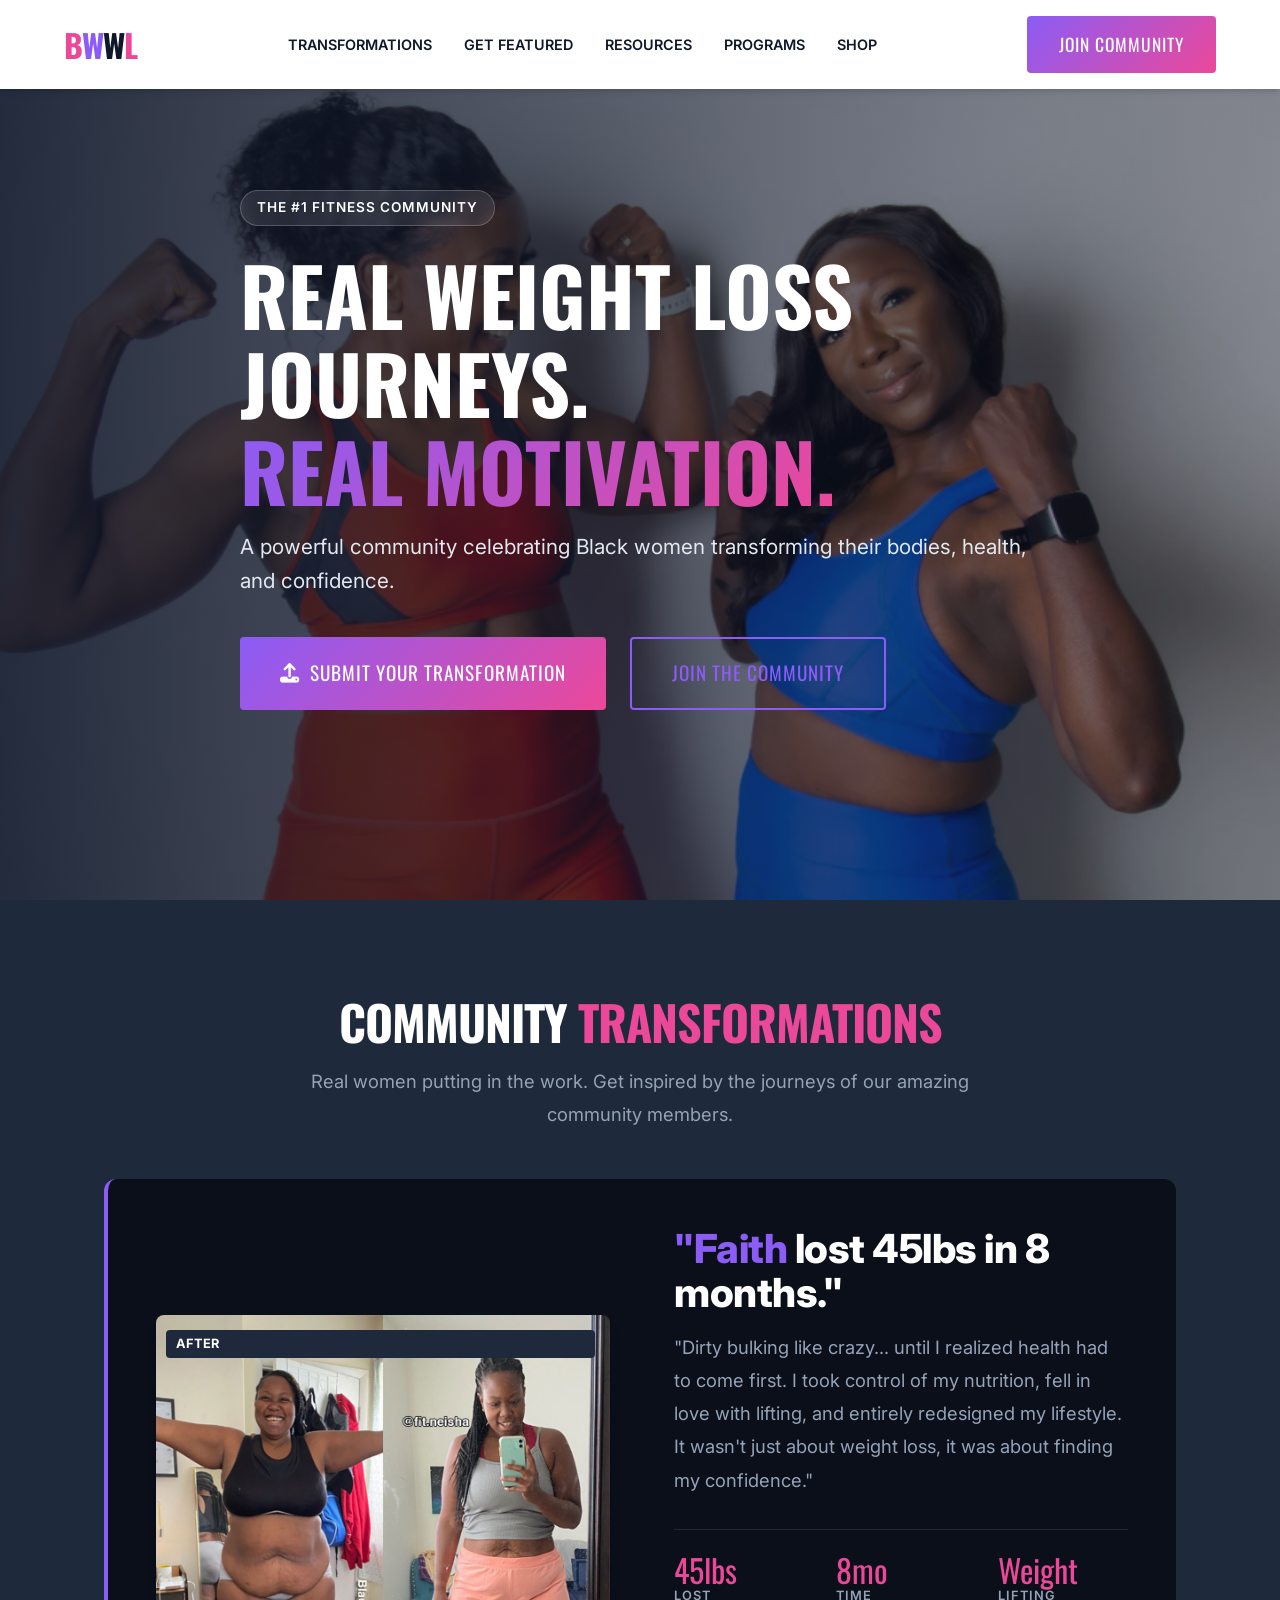
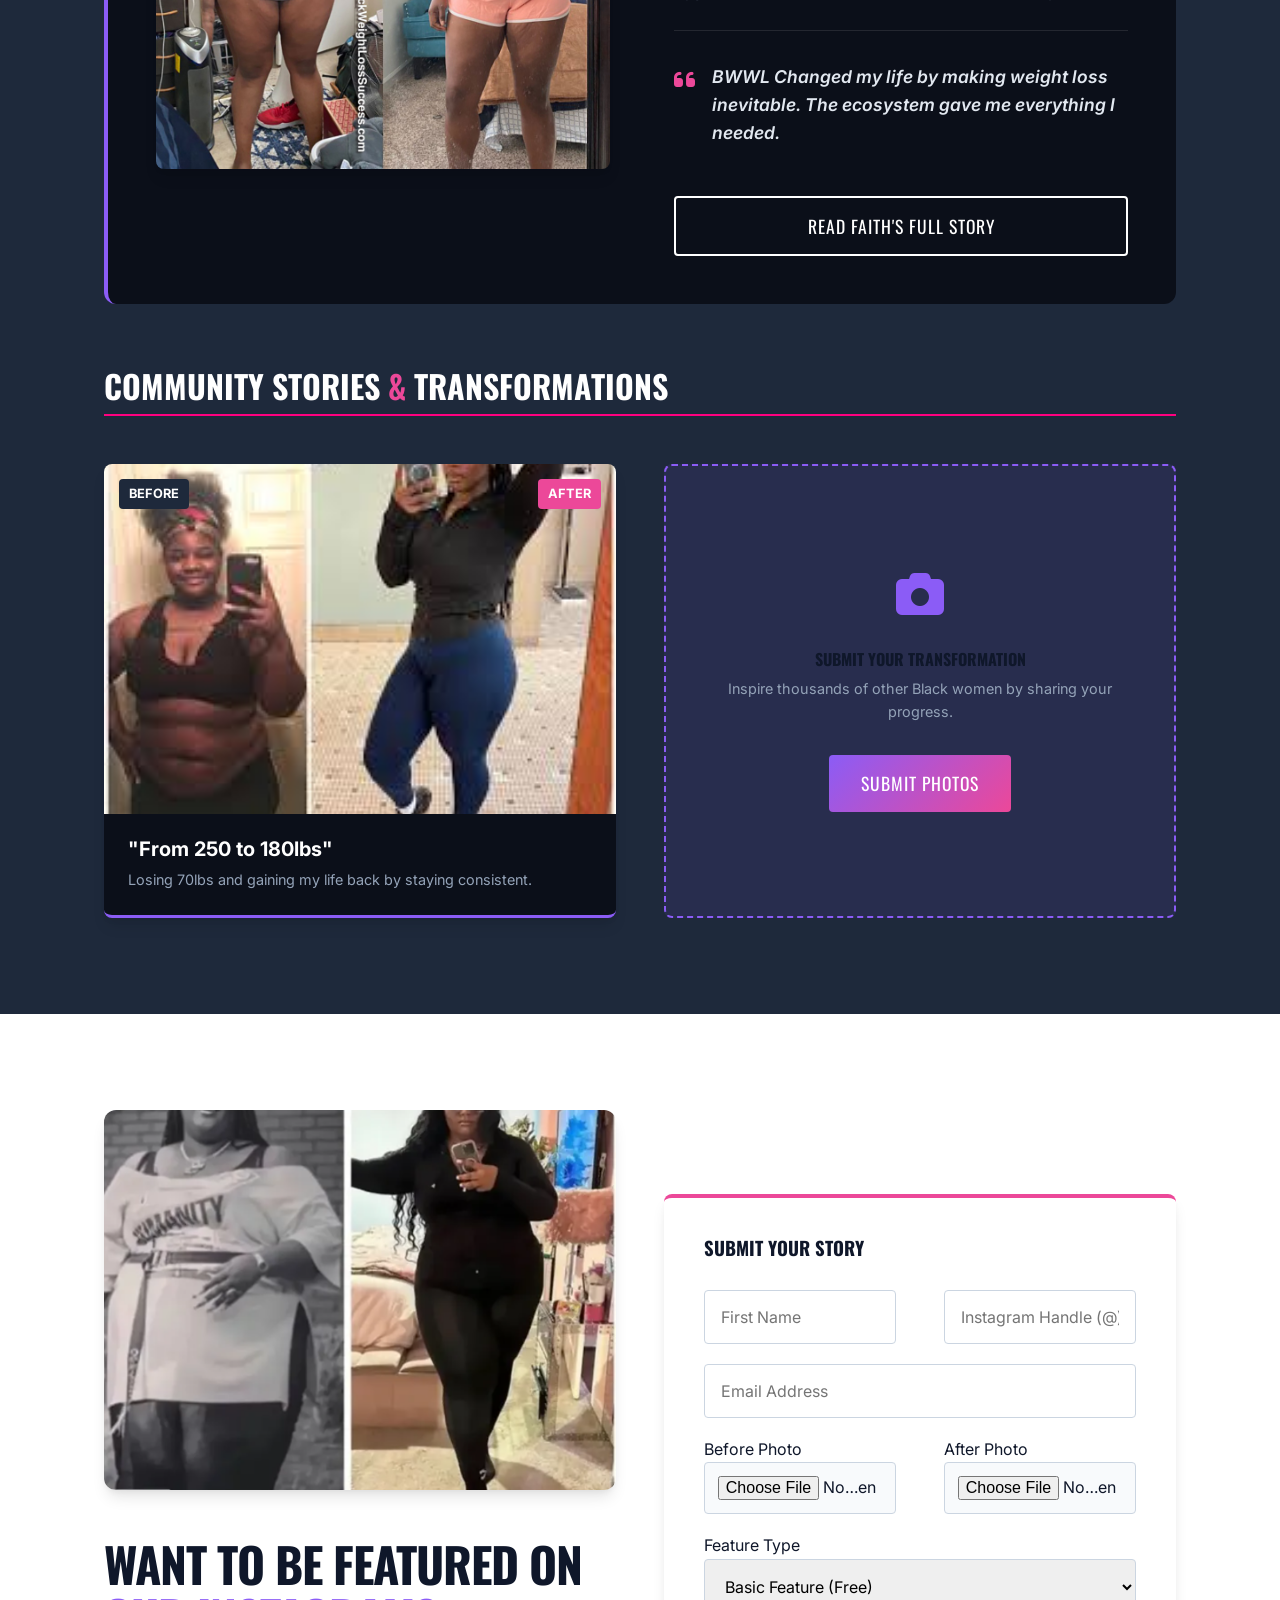
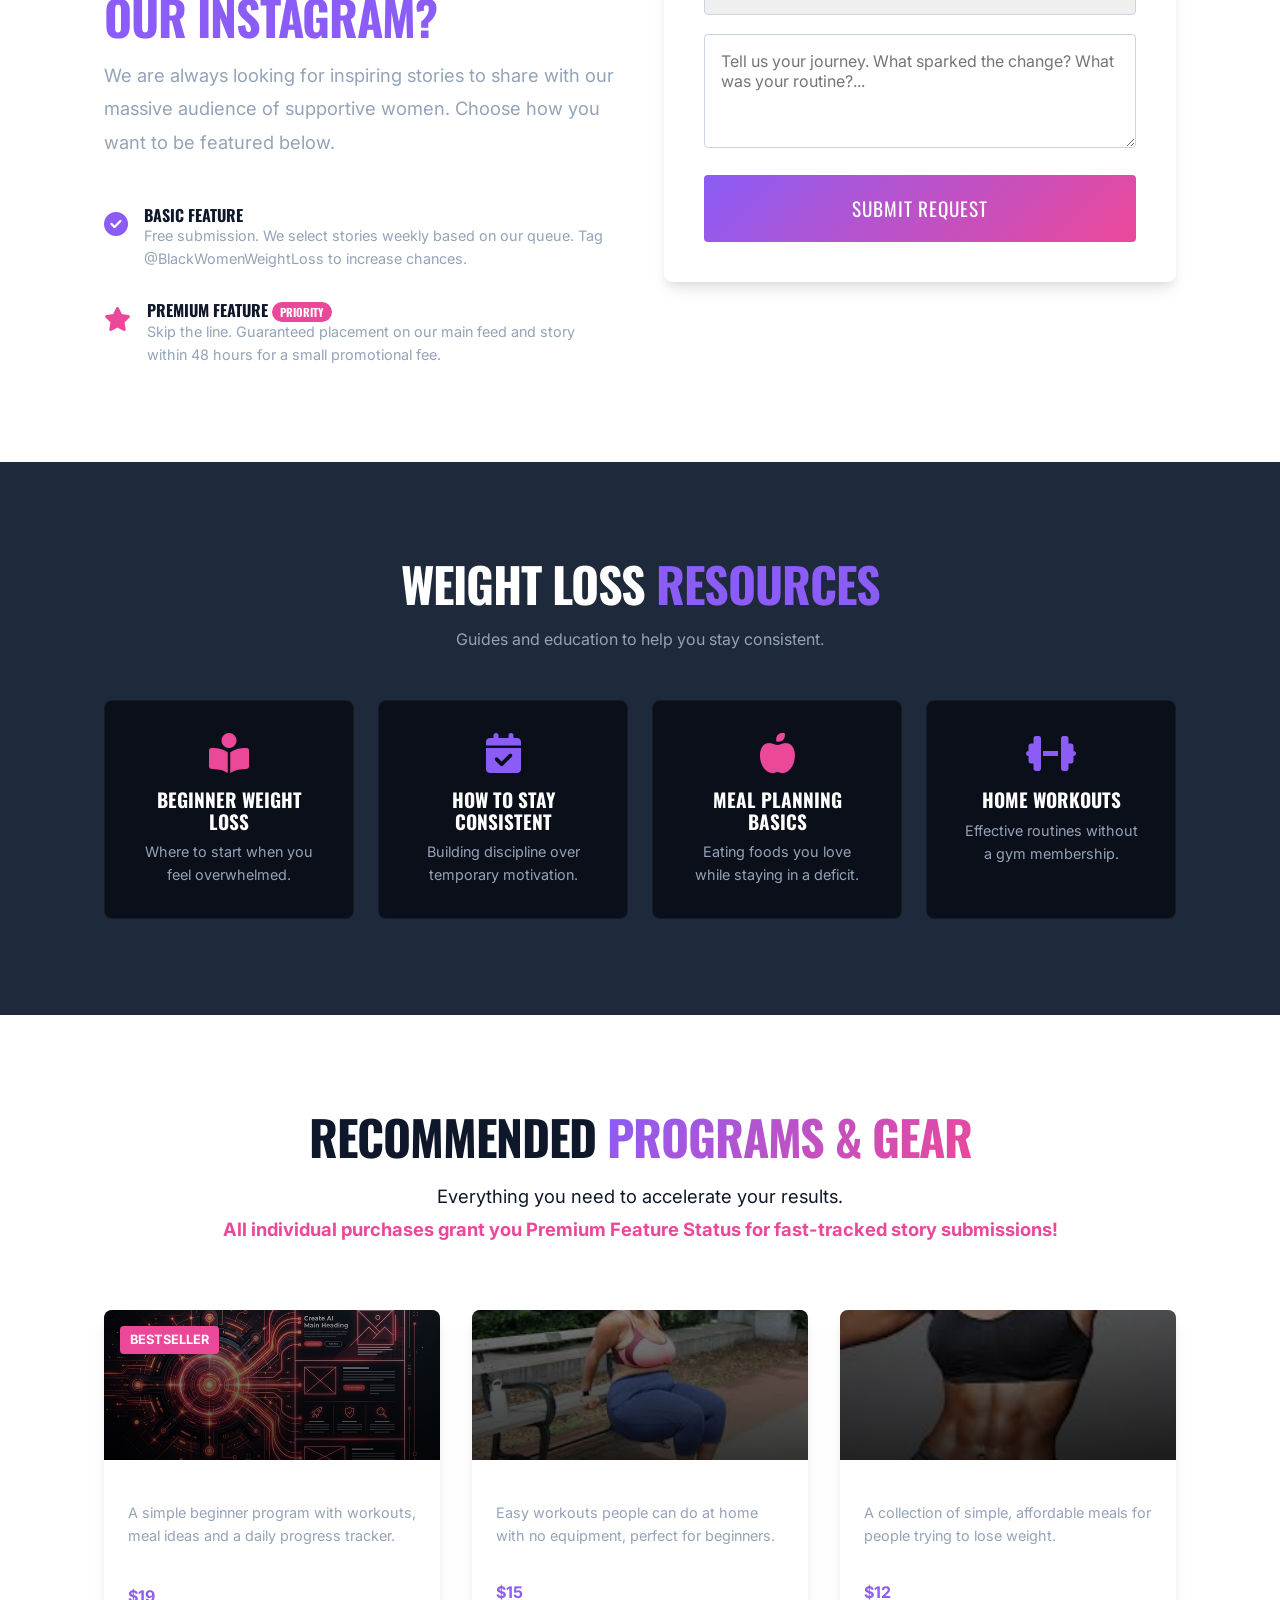
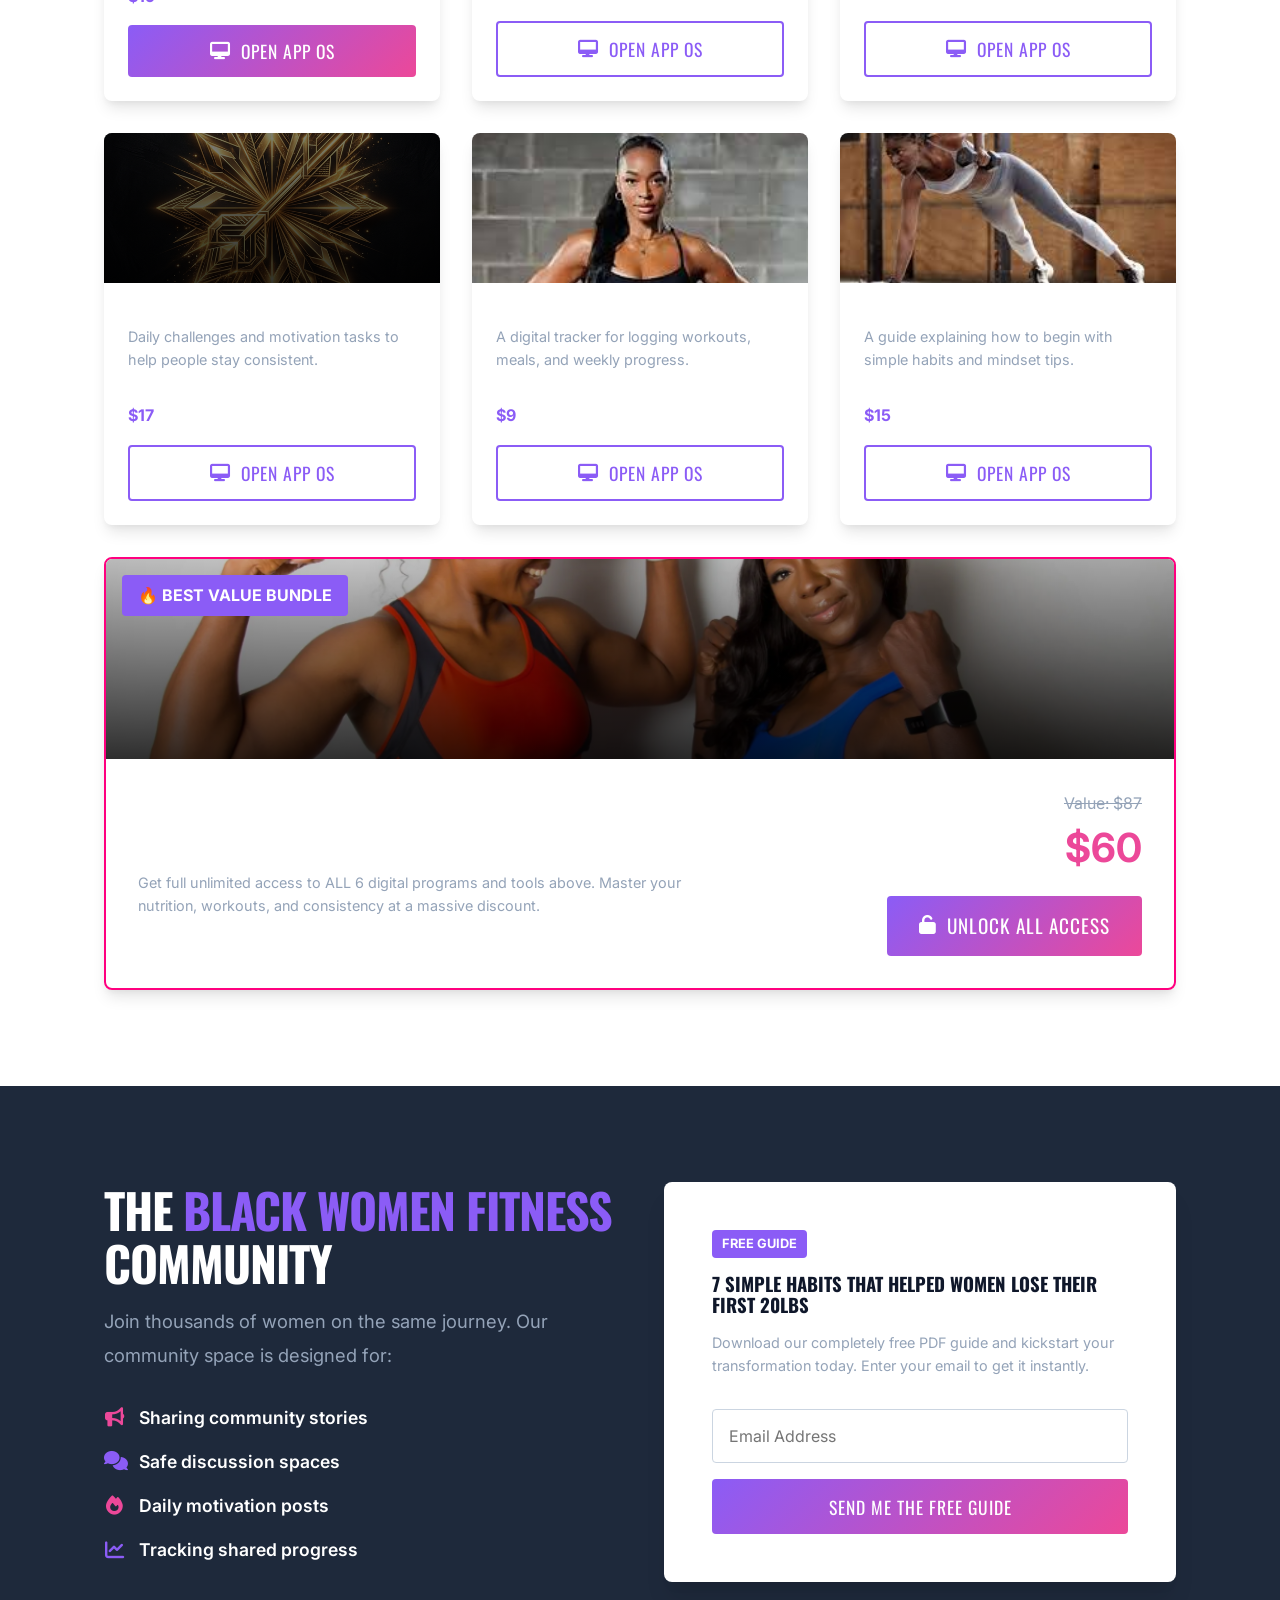
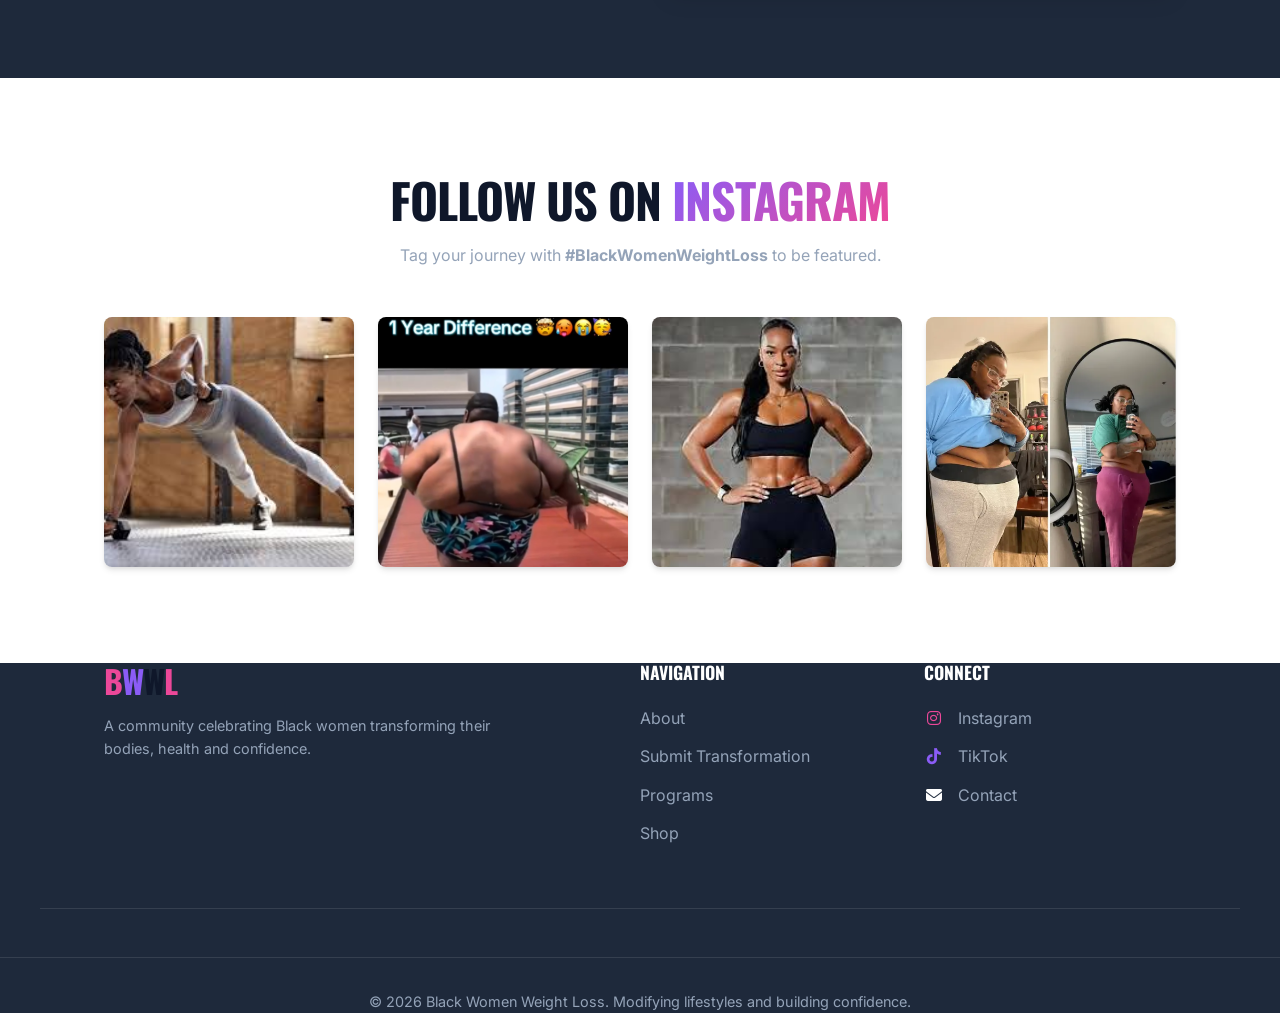
==== commit f4f90236: "Update Faith and Tiana story images to use final raw uploads with embedded before/after labels" ====
--- a/index.html
+++ b/index.html
@@ -69,13 +69,13 @@
             <div class="transformation-spotlight mt-4 mb-5">
                 <div class="spotlight-grid">
                     <div class="spotlight-images">
-                        <div class="img-before">
-                            <span class="img-label">BEFORE</span>
-                            <img src="assets/before2.png" alt="Before Transformation" class="responsive-img shadow-lg">
-                        </div>
-                        <div class="img-after">
-                            <span class="img-label bg-pink">AFTER</span>
-                            <img src="assets/after.png" alt="After Transformation" class="responsive-img shadow-lg">
+                        <div class="img-combined" style="position: relative;">
+                            <span class="img-label bg-dark text-white shadow"
+                                style="position: absolute; top: 15px; left: 15px; z-index: 2; border-radius: 4px; padding: 4px 10px; font-weight: bold; font-family: 'Inter', sans-serif;">BEFORE</span>
+                            <span class="img-label bg-pink text-white shadow"
+                                style="position: absolute; top: 15px; right: 15px; z-index: 2; border-radius: 4px; padding: 4px 10px; font-weight: bold; font-family: 'Inter', sans-serif;">AFTER</span>
+                            <img src="assets/faith_new.jpg" alt="Faith Transformation Before and After"
+                                class="responsive-img shadow-lg" style="width: 100%; border-radius: 8px;">
                         </div>
                     </div>
                     <div class="spotlight-content">
@@ -119,24 +119,22 @@
             <div class="grid-2 mt-4">
                 <div class="story-card shadow-lg">
                     <div class="story-img-wrapper"
-                        style="display: flex; height: 350px; overflow: hidden; position: relative;">
-                        <!-- Scaled up and shifted specifically to hide TikTok emojis at the top edge -->
-                        <div
-                            style="flex: 1; background-image: url('assets/before2.png'); background-size: cover; background-position: center 25%; transform: scale(1.35); transform-origin: top center;">
-                        </div>
-                        <div
-                            style="flex: 1; background-image: url('assets/before1.png'); background-size: cover; background-position: center 25%; border-left: 2px solid #FF007F; transform: scale(1.35); transform-origin: top center;">
-                        </div>
+                        style="background-image: url('assets/tiana_new.png'); background-size: cover; background-position: center; height: 350px; position: relative;">
+                        <!-- Inline BEFORE/AFTER Tags -->
+                        <span class="badge bg-dark text-white shadow"
+                            style="position: absolute; top: 15px; left: 15px; z-index: 2; padding: 5px 10px; font-weight: bold;">BEFORE</span>
+                        <span class="badge bg-pink text-white shadow"
+                            style="position: absolute; top: 15px; right: 15px; z-index: 2; padding: 5px 10px; font-weight: bold;">AFTER</span>
 
                         <div class="story-overlay">
                             <a href="javascript:void(0)"
                                 onclick="document.getElementById('modal-tiana').style.display='flex'"
-                                class="btn btn-sm btn-primary">Read Tiana & Ariana's Story</a>
+                                class="btn btn-sm btn-primary">Read Tiana's Story</a>
                         </div>
                     </div>
                     <div class="story-body">
                         <h4>"From 250 to 180lbs"</h4>
-                        <p class="text-muted text-sm mt-1">Losing 70lbs and gaining our lives back by staying
+                        <p class="text-muted text-sm mt-1">Losing 70lbs and gaining my life back by staying
                             consistent.</p>
                     </div>
                 </div>
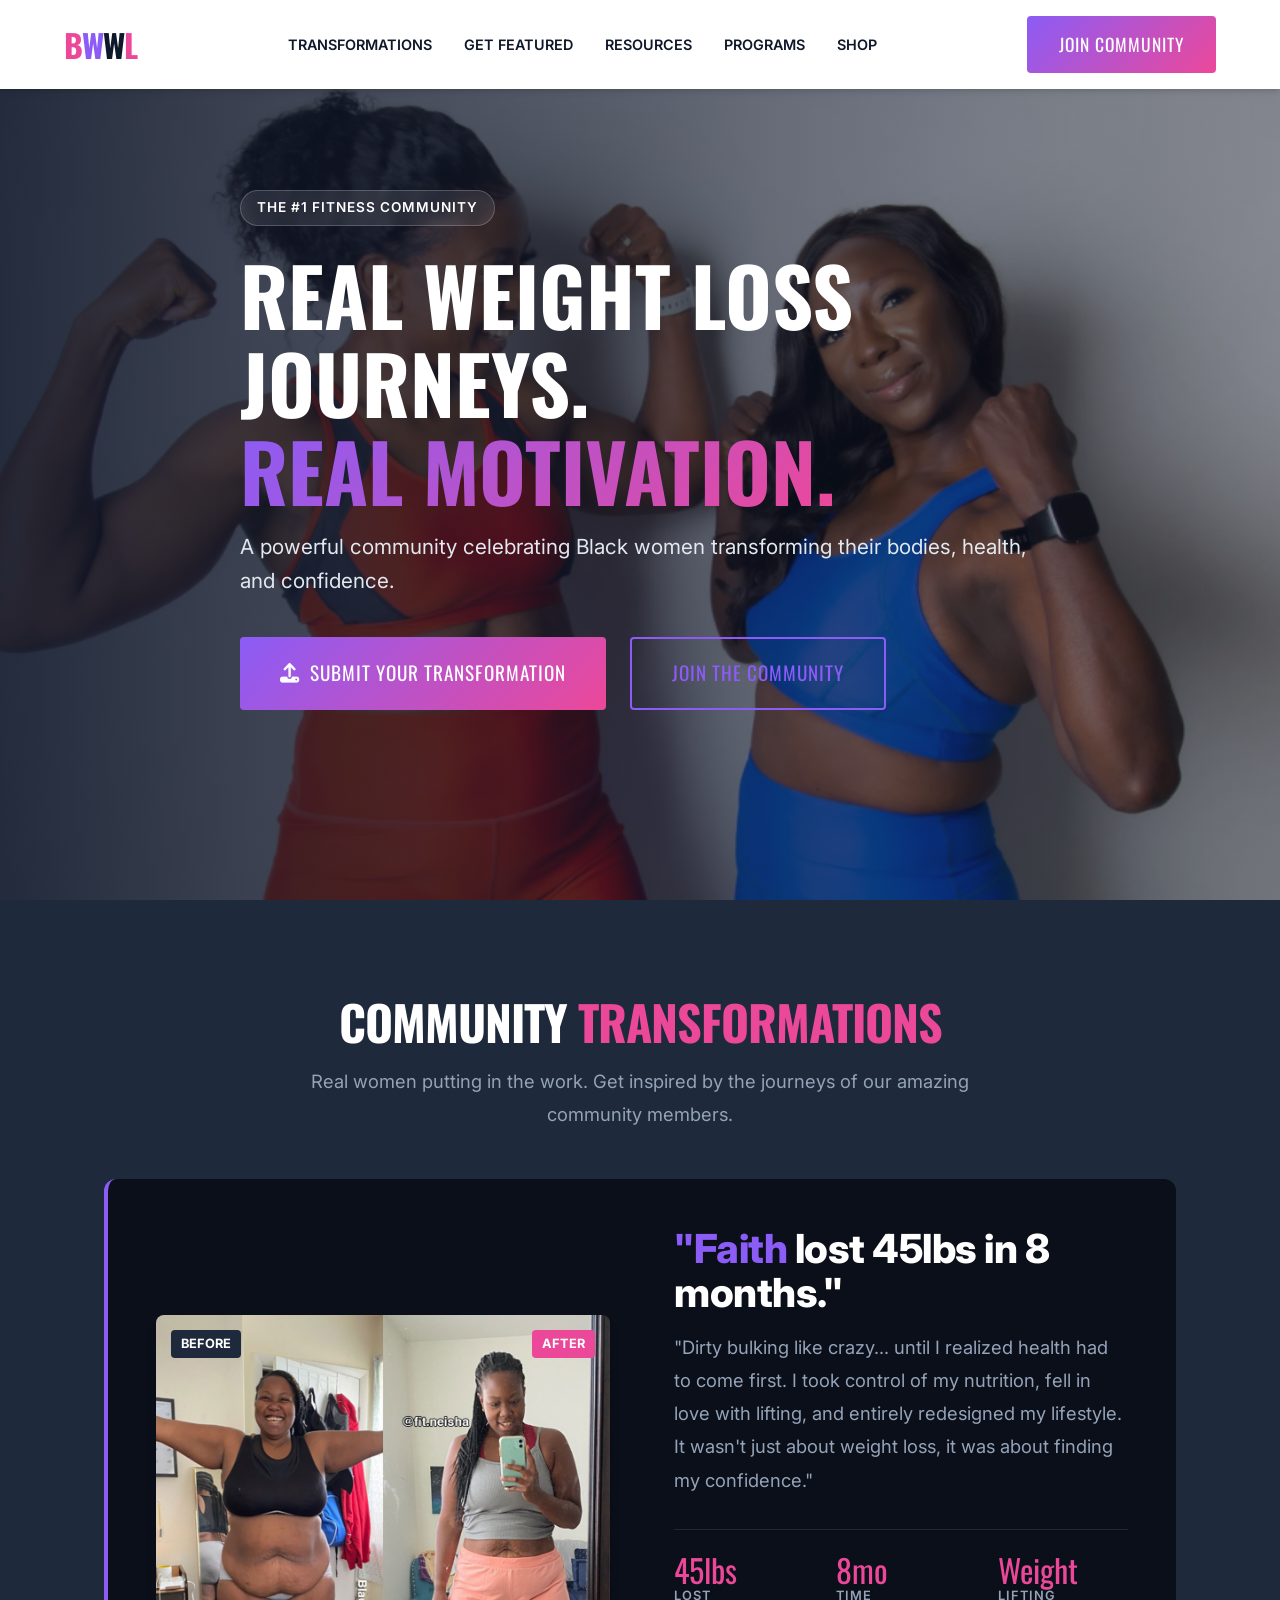
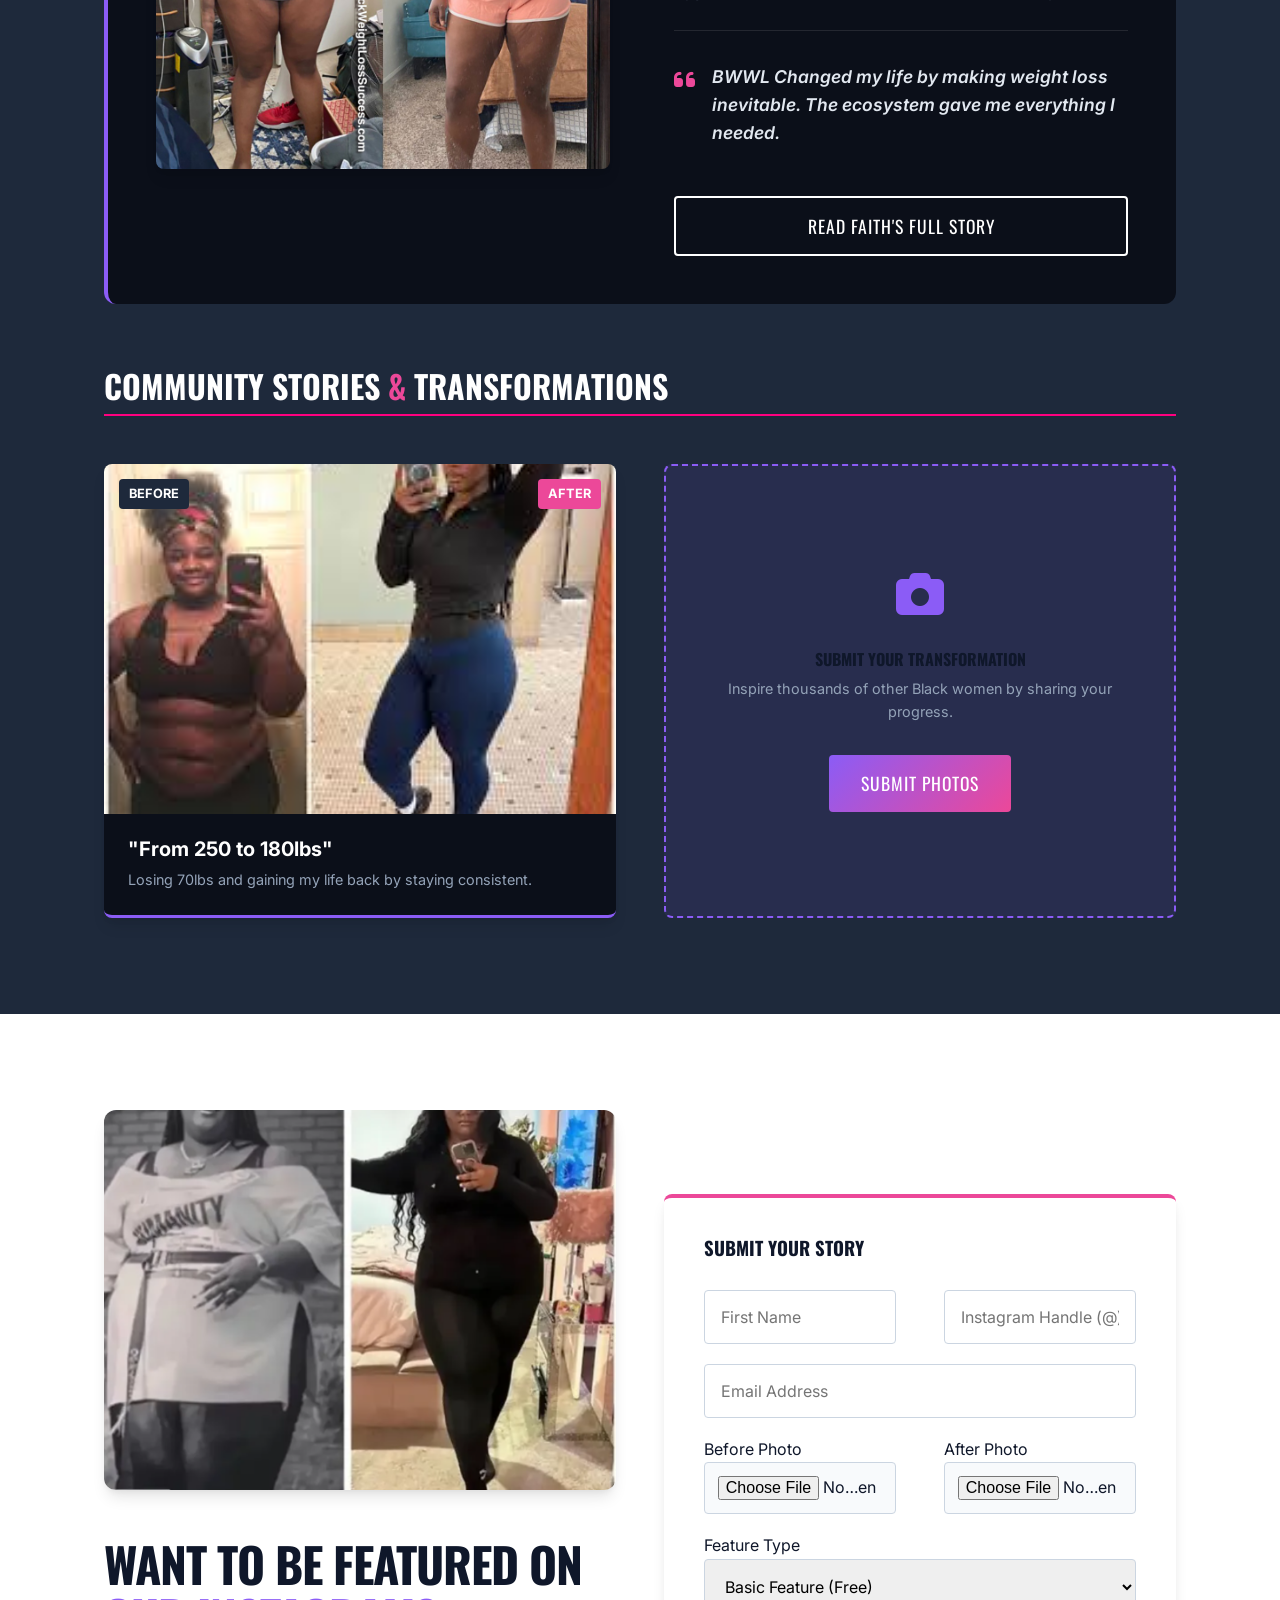
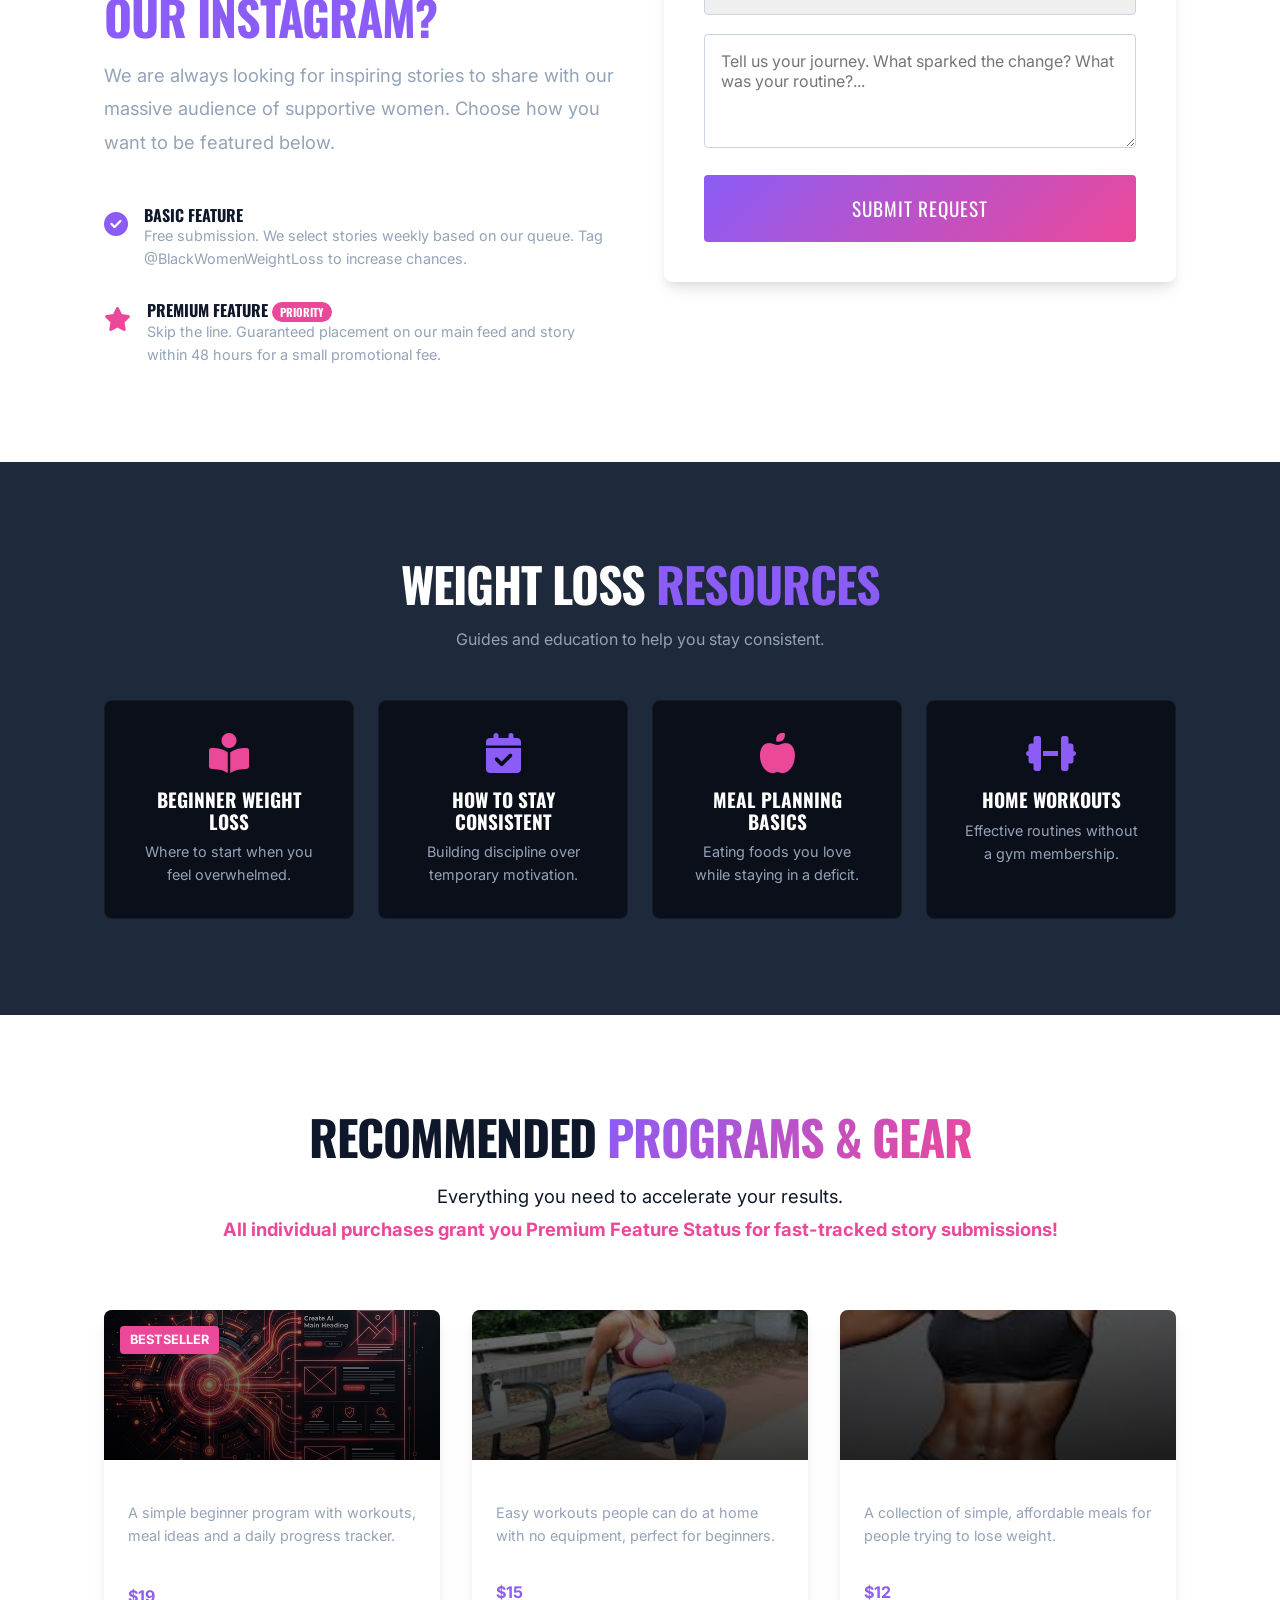
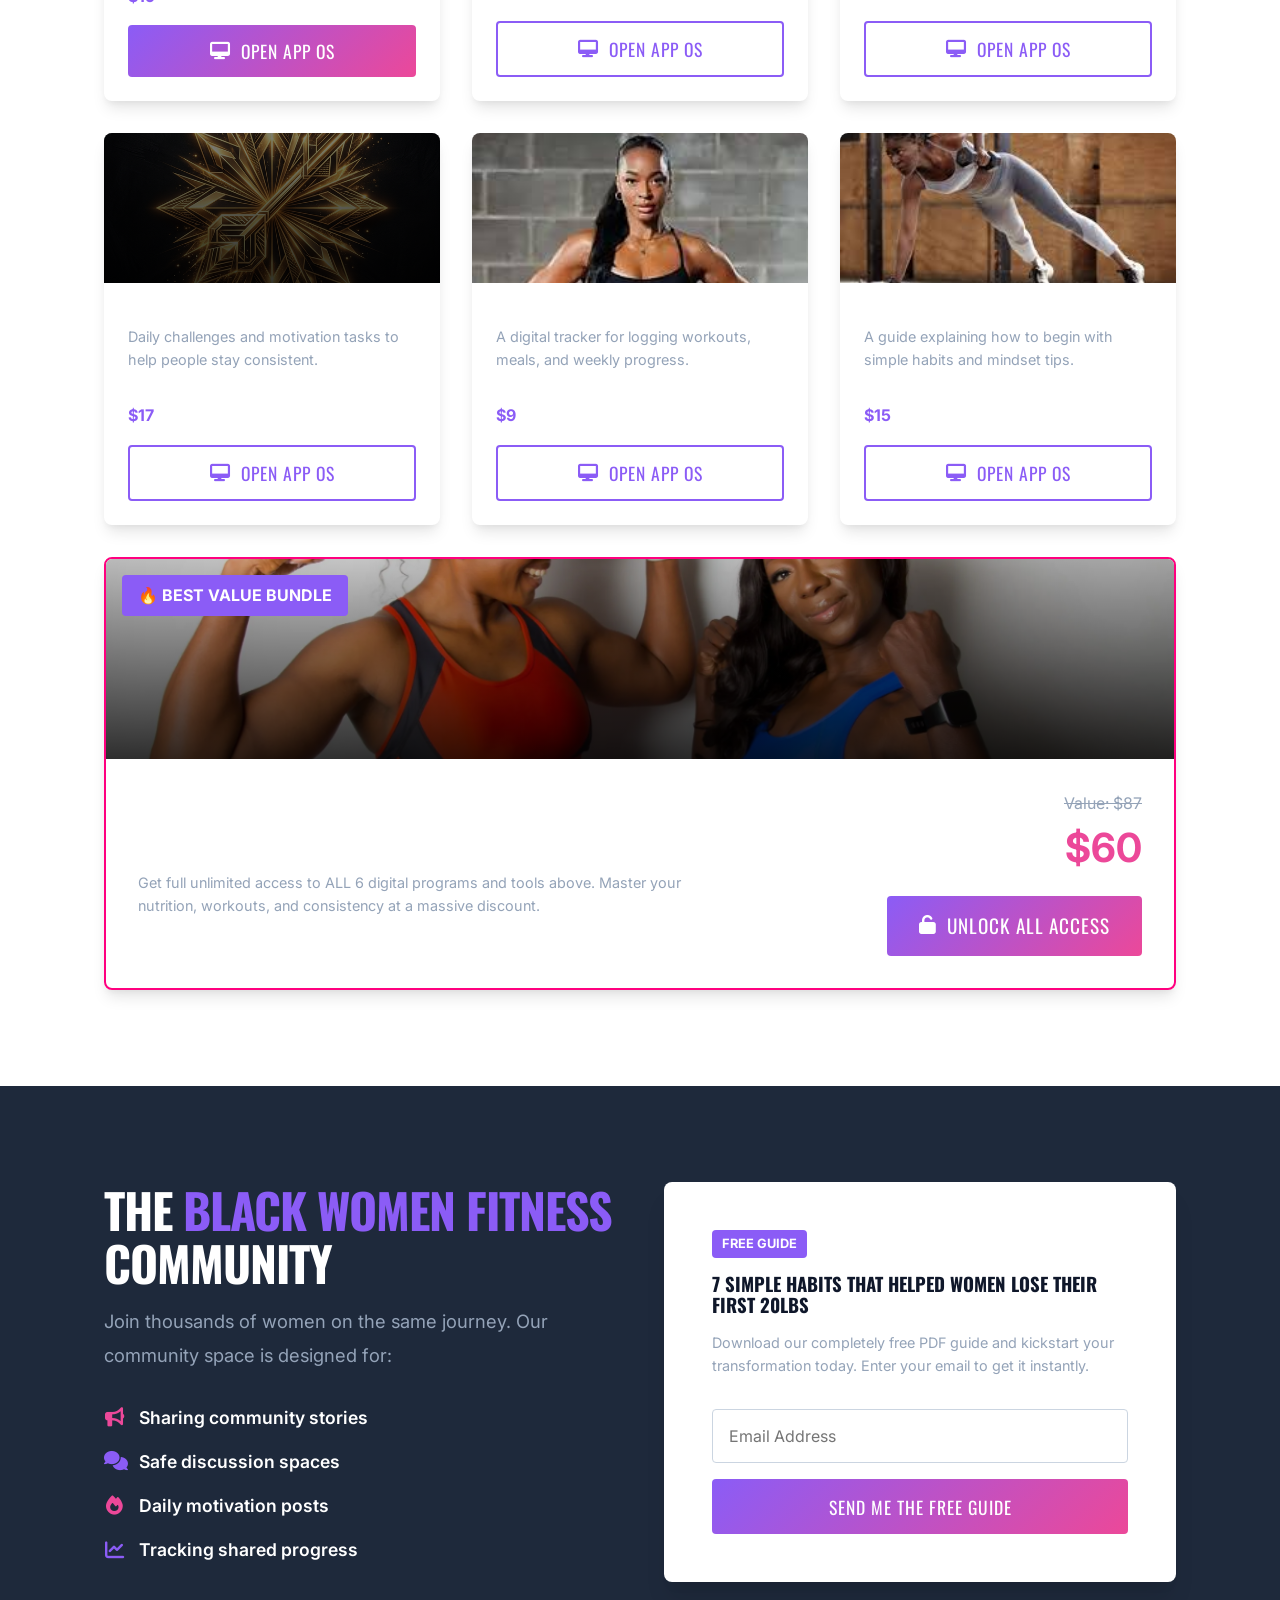
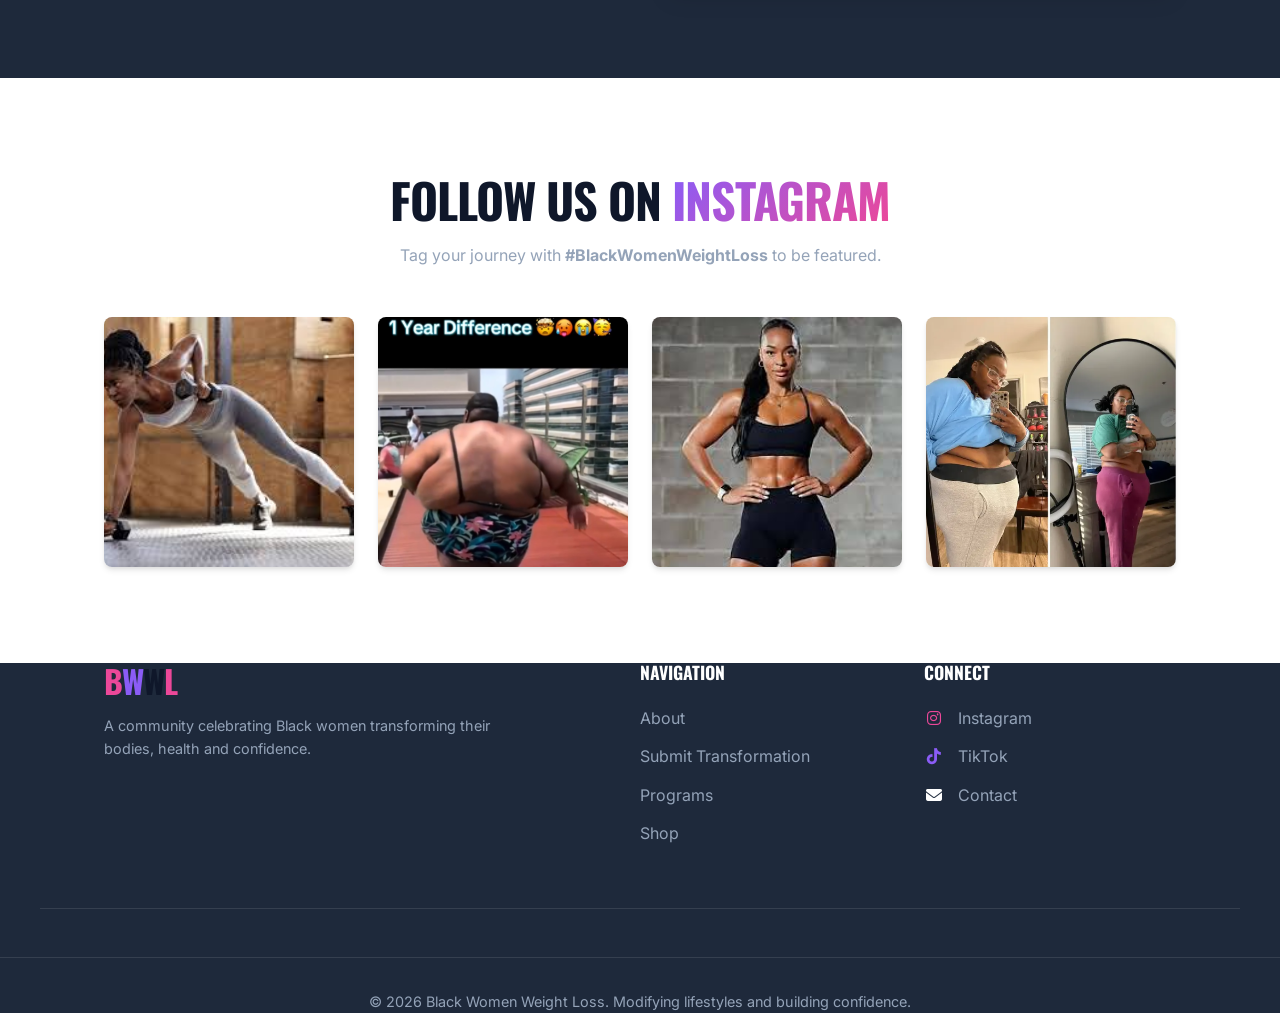
==== commit 4a5a13da: "Fixed missing/misaligned BEFORE/AFTER tags displaying incorrectly on Faiths image by overriding conf" ====
--- a/index.html
+++ b/index.html
@@ -70,9 +70,9 @@
                 <div class="spotlight-grid">
                     <div class="spotlight-images">
                         <div class="img-combined" style="position: relative;">
-                            <span class="img-label bg-dark text-white shadow"
+                            <span class="badge bg-dark text-white shadow"
                                 style="position: absolute; top: 15px; left: 15px; z-index: 2; border-radius: 4px; padding: 4px 10px; font-weight: bold; font-family: 'Inter', sans-serif;">BEFORE</span>
-                            <span class="img-label bg-pink text-white shadow"
+                            <span class="badge bg-pink text-white shadow"
                                 style="position: absolute; top: 15px; right: 15px; z-index: 2; border-radius: 4px; padding: 4px 10px; font-weight: bold; font-family: 'Inter', sans-serif;">AFTER</span>
                             <img src="assets/faith_new.jpg" alt="Faith Transformation Before and After"
                                 class="responsive-img shadow-lg" style="width: 100%; border-radius: 8px;">
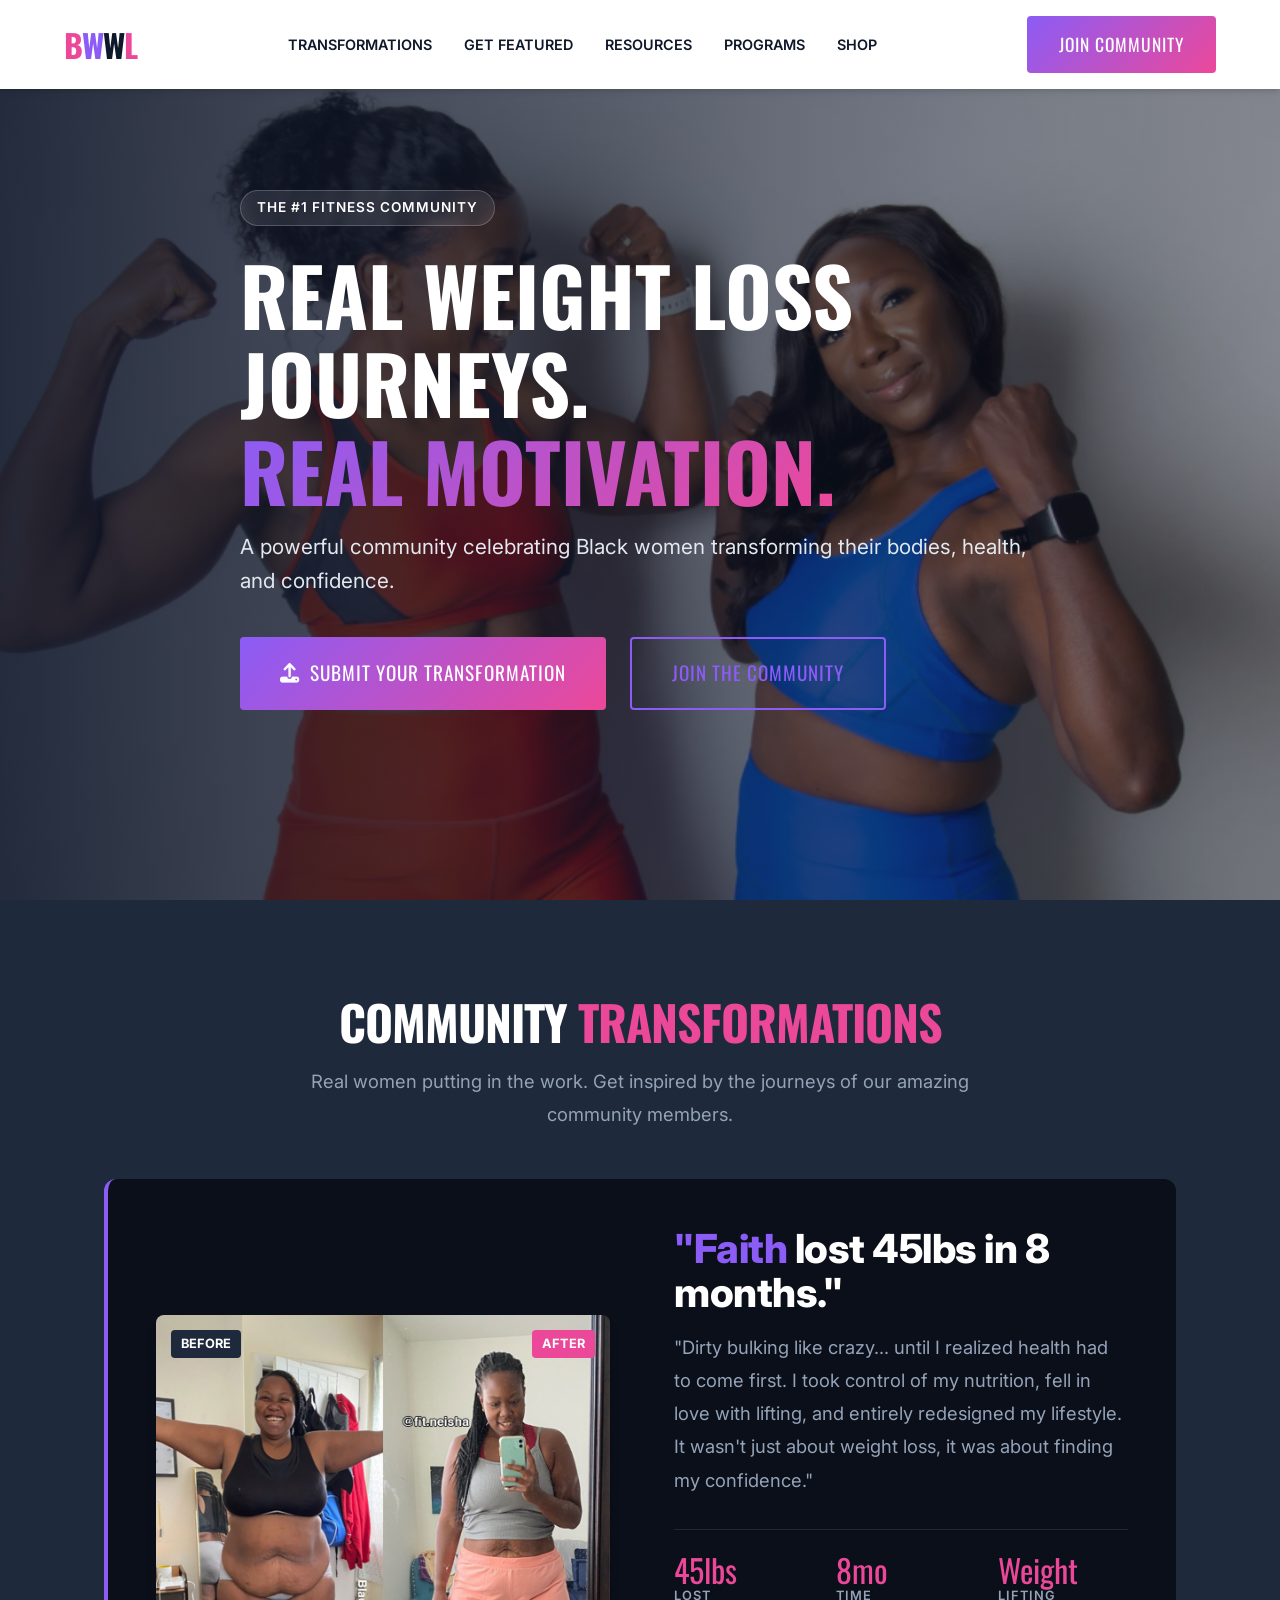
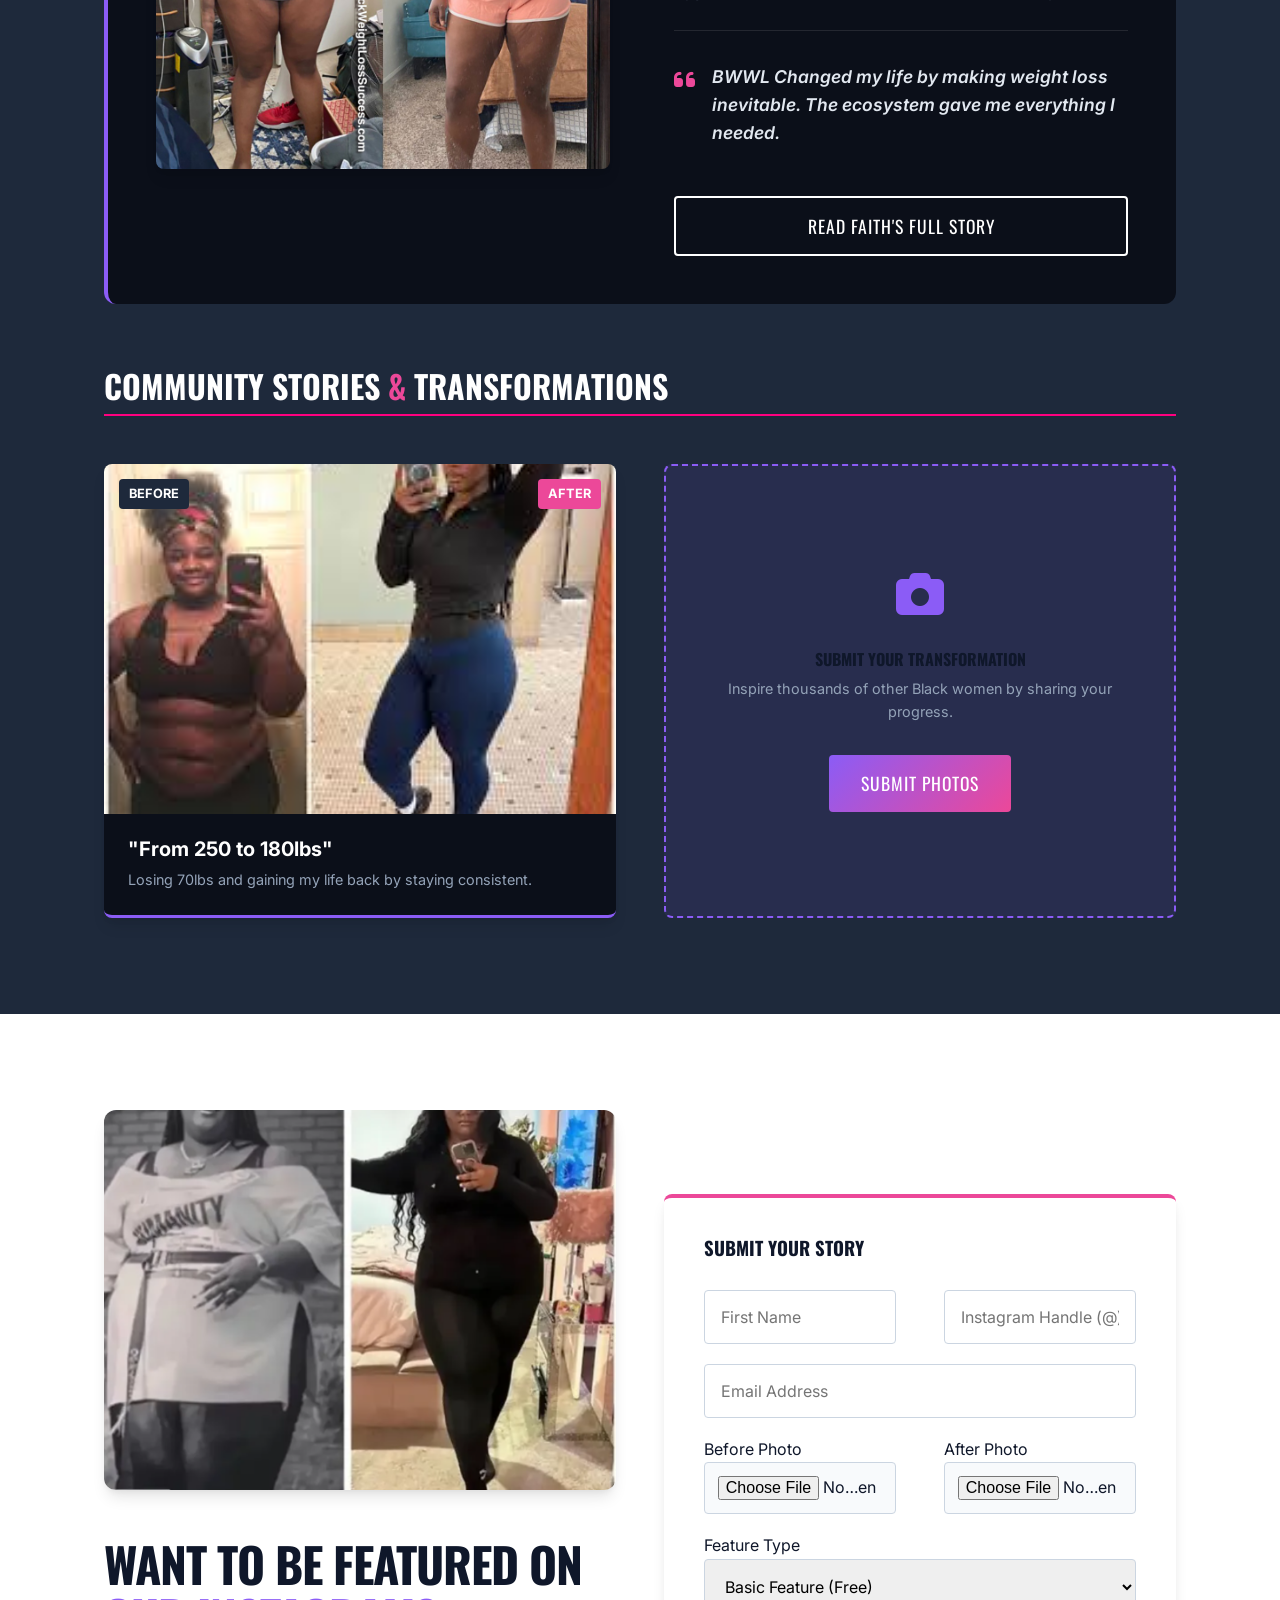
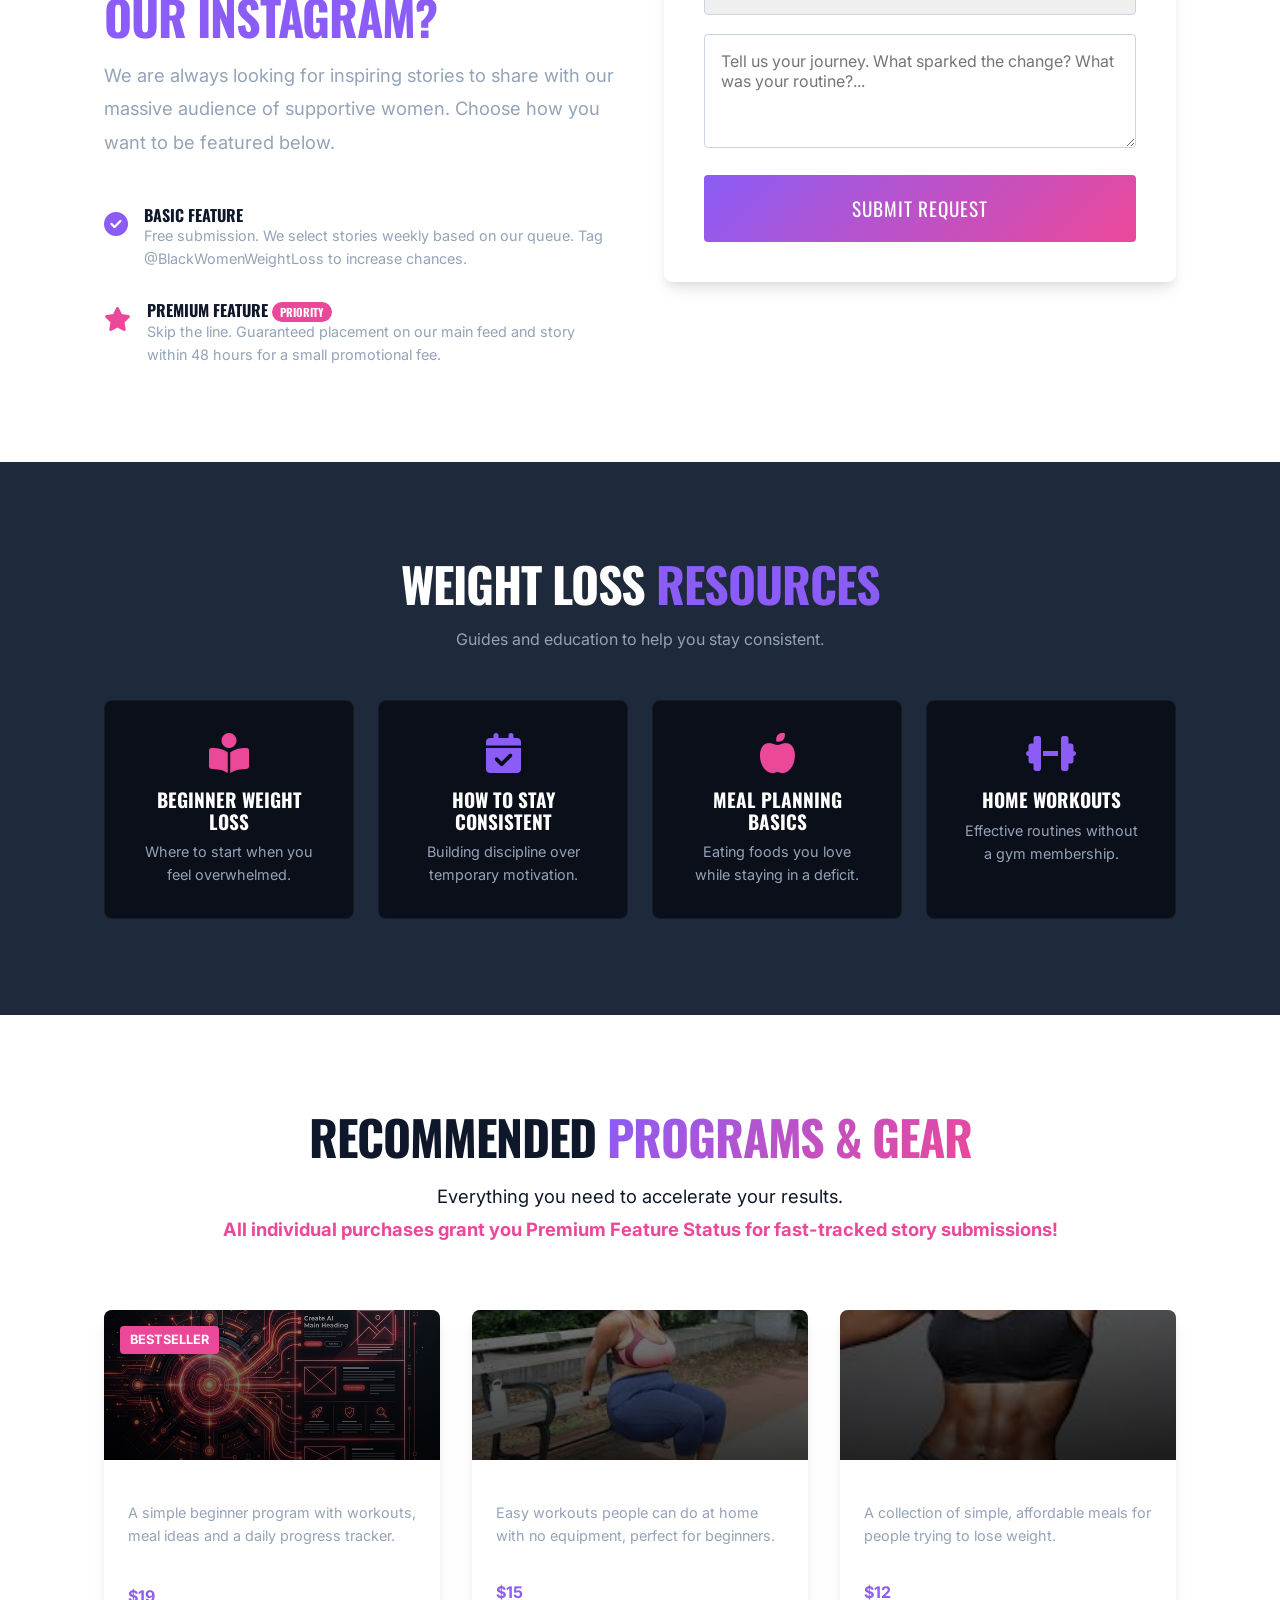
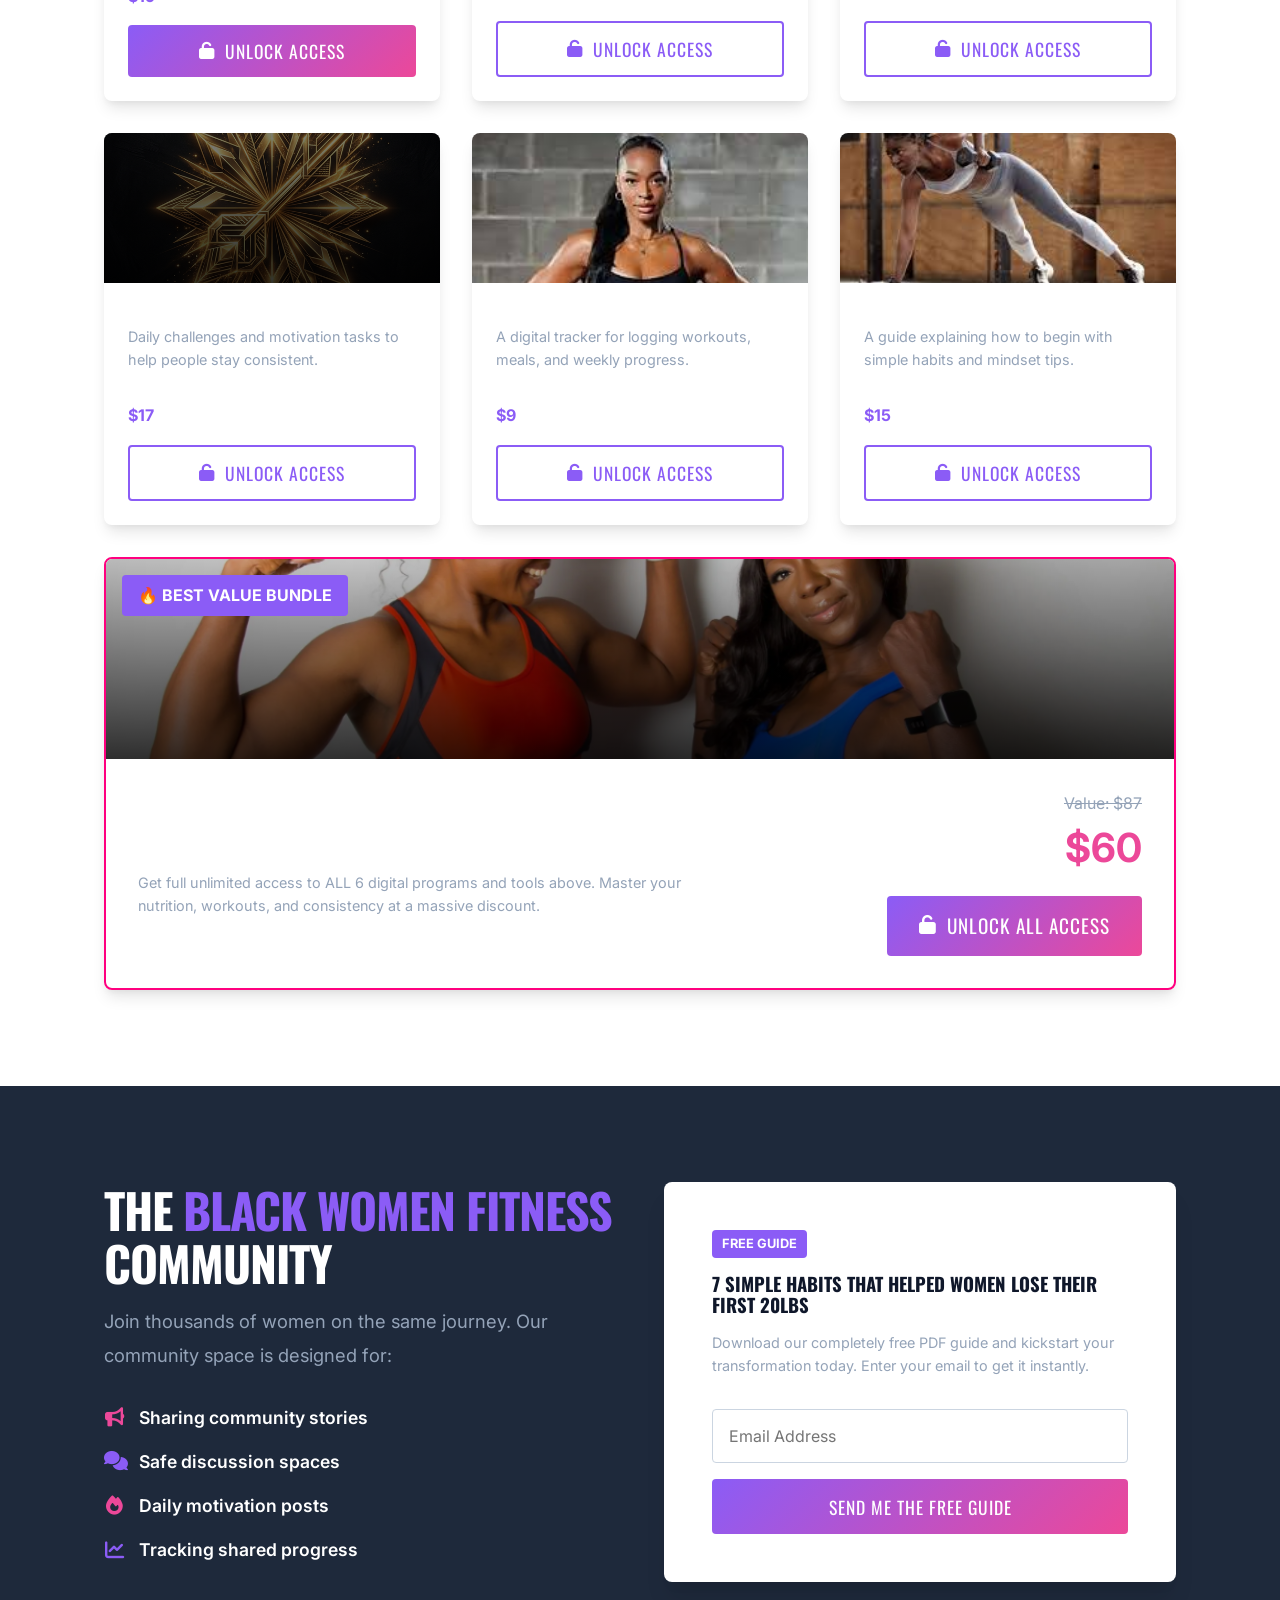
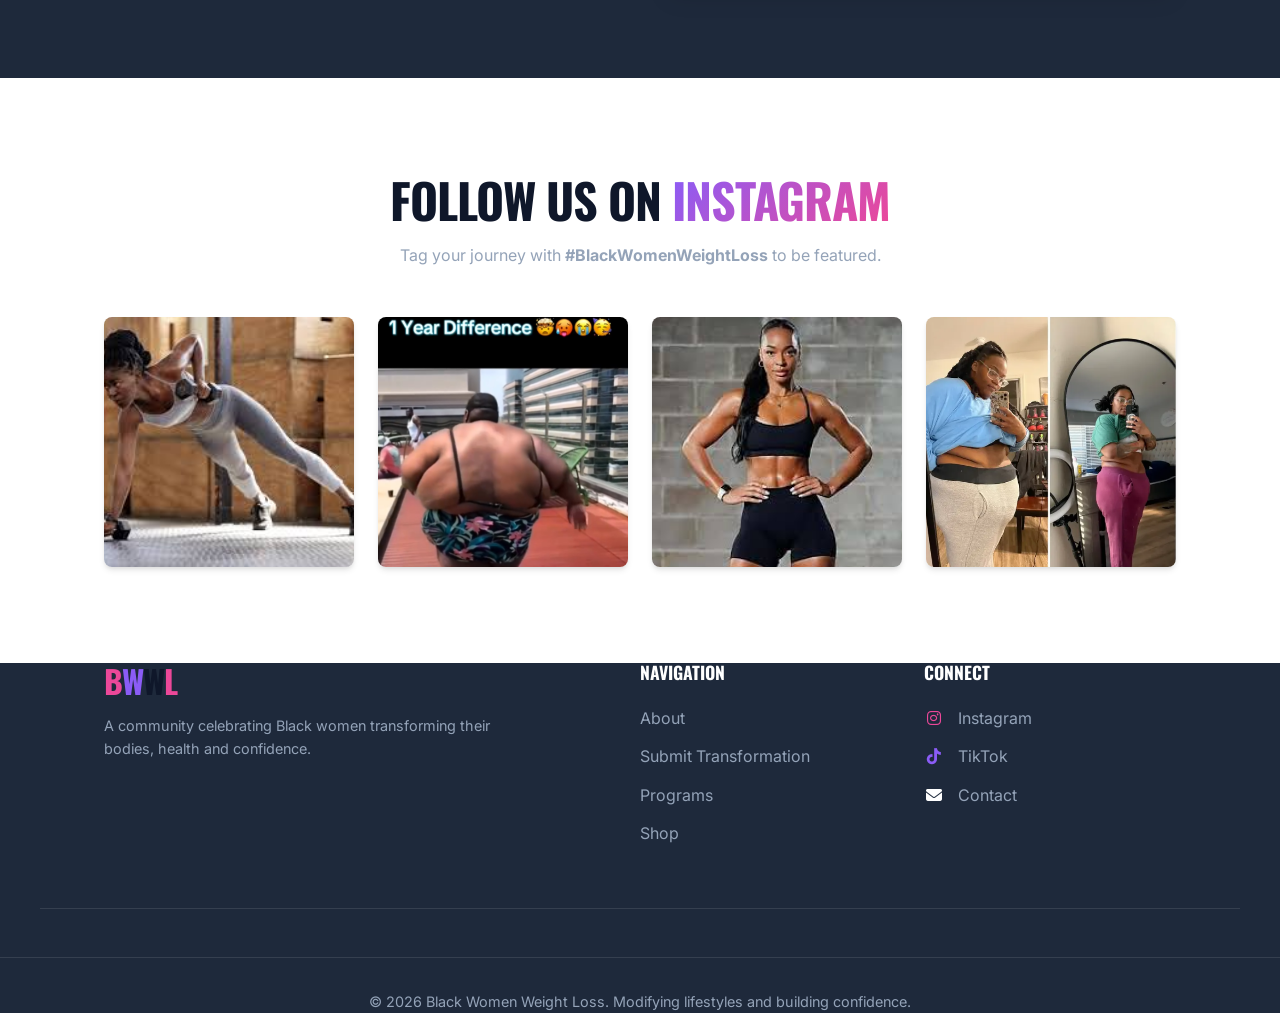
==== commit a32e5395: "Integrated all 7 stripe payment links and connected formspree endpoints" ====
--- a/index.html
+++ b/index.html
@@ -185,37 +185,39 @@
                 <!-- Submission Form -->
                 <div class="featured-form-card shadow-lg">
                     <h3 class="mb-3">Submit Your Story</h3>
-                    <form>
+                    <form action="https://formspree.io/f/mnjgdgyb" method="POST" enctype="multipart/form-data">
                         <div class="form-group grid-2 gap-2">
-                            <input type="text" placeholder="First Name" class="form-input">
-                            <input type="text" placeholder="Instagram Handle (@)" class="form-input">
+                            <input type="text" name="first_name" placeholder="First Name" class="form-input" required>
+                            <input type="text" name="ig_handle" placeholder="Instagram Handle (@)" class="form-input">
                         </div>
                         <div class="form-group">
-                            <input type="email" placeholder="Email Address" class="form-input">
+                            <input type="email" name="email" placeholder="Email Address" class="form-input" required>
                         </div>
                         <div class="form-group grid-2 gap-2">
                             <div>
                                 <label>Before Photo</label>
-                                <input type="file" class="form-input file-input" accept="image/*">
+                                <input type="file" name="before_photo" class="form-input file-input" accept="image/*"
+                                    required>
                             </div>
                             <div>
                                 <label>After Photo</label>
-                                <input type="file" class="form-input file-input" accept="image/*">
+                                <input type="file" name="after_photo" class="form-input file-input" accept="image/*"
+                                    required>
                             </div>
                         </div>
                         <div class="form-group">
                             <label>Feature Type</label>
-                            <select class="form-input">
-                                <option>Basic Feature (Free)</option>
-                                <option>Premium Feature (Priority Placement)</option>
+                            <select name="feature_type" class="form-input">
+                                <option value="Basic Feature">Basic Feature (Free)</option>
+                                <option value="Premium Feature">Premium Feature (Priority Placement)</option>
                             </select>
                         </div>
                         <div class="form-group">
-                            <textarea rows="4"
+                            <textarea rows="4" name="story_journey"
                                 placeholder="Tell us your journey. What sparked the change? What was your routine?..."
-                                class="form-input"></textarea>
-                        </div>
-                        <button class="btn btn-primary w-100 btn-lg">Submit Request</button>
+                                class="form-input" required></textarea>
+                        </div>
+                        <button type="submit" class="btn btn-primary w-100 btn-lg">Submit Request</button>
                     </form>
                 </div>
             </div>
@@ -281,8 +283,9 @@
                         </div>
                         <div>
                             <p class="text-purple font-bold text-lg mb-2">$19</p>
-                            <a href="app-kickstart-30.html" target="_blank" class="btn btn-primary w-100"
-                                style="padding: 0.75rem;"><i class="fas fa-desktop"></i> Open App OS</a>
+                            <a href="https://buy.stripe.com/8x2bJ0a9t4UTdUC44qffy04" target="_blank"
+                                class="btn btn-primary w-100" style="padding: 0.75rem;"><i class="fas fa-unlock"></i>
+                                Unlock Access</a>
                         </div>
                     </div>
                 </div>
@@ -302,8 +305,9 @@
                         </div>
                         <div>
                             <p class="text-purple font-bold text-lg mb-2">$15</p>
-                            <a href="app-home-workout.html" target="_blank" class="btn btn-outline w-100"
-                                style="padding: 0.75rem;"><i class="fas fa-desktop"></i> Open App OS</a>
+                            <a href="https://buy.stripe.com/cNi5kC0yTcnl2bU44qffy05" target="_blank"
+                                class="btn btn-outline w-100" style="padding: 0.75rem;"><i class="fas fa-unlock"></i>
+                                Unlock Access</a>
                         </div>
                     </div>
                 </div>
@@ -323,8 +327,9 @@
                         </div>
                         <div>
                             <p class="text-purple font-bold text-lg mb-2">$12</p>
-                            <a href="app-recipe-guide.html" target="_blank" class="btn btn-outline w-100"
-                                style="padding: 0.75rem;"><i class="fas fa-desktop"></i> Open App OS</a>
+                            <a href="https://buy.stripe.com/6oU8wO2H19b93fY8kGffy06" target="_blank"
+                                class="btn btn-outline w-100" style="padding: 0.75rem;"><i class="fas fa-unlock"></i>
+                                Unlock Access</a>
                         </div>
                     </div>
                 </div>
@@ -344,8 +349,9 @@
                         </div>
                         <div>
                             <p class="text-purple font-bold text-lg mb-2">$17</p>
-                            <a href="app-21-day-challenge.html" target="_blank" class="btn btn-outline w-100"
-                                style="padding: 0.75rem;"><i class="fas fa-desktop"></i> Open App OS</a>
+                            <a href="https://buy.stripe.com/14AdR8a9tgDBbMu6cyffy07" target="_blank"
+                                class="btn btn-outline w-100" style="padding: 0.75rem;"><i class="fas fa-unlock"></i>
+                                Unlock Access</a>
                         </div>
                     </div>
                 </div>
@@ -365,8 +371,9 @@
                         </div>
                         <div>
                             <p class="text-purple font-bold text-lg mb-2">$9</p>
-                            <a href="app-progress-tracker.html" target="_blank" class="btn btn-outline w-100"
-                                style="padding: 0.75rem;"><i class="fas fa-desktop"></i> Open App OS</a>
+                            <a href="https://buy.stripe.com/9B68wO95pcnl7we0Seffy08" target="_blank"
+                                class="btn btn-outline w-100" style="padding: 0.75rem;"><i class="fas fa-unlock"></i>
+                                Unlock Access</a>
                         </div>
                     </div>
                 </div>
@@ -386,8 +393,9 @@
                         </div>
                         <div>
                             <p class="text-purple font-bold text-lg mb-2">$15</p>
-                            <a href="app-starter-guide.html" target="_blank" class="btn btn-outline w-100"
-                                style="padding: 0.75rem;"><i class="fas fa-desktop"></i> Open App OS</a>
+                            <a href="https://buy.stripe.com/4gM3cu2H11IH9Em44qffy09" target="_blank"
+                                class="btn btn-outline w-100" style="padding: 0.75rem;"><i class="fas fa-unlock"></i>
+                                Unlock Access</a>
                         </div>
                     </div>
                 </div>
@@ -412,8 +420,9 @@
                             <p class="text-muted" style="text-decoration: line-through; margin-bottom: 0;">Value: $87
                             </p>
                             <p class="text-pink font-bold text-3xl mb-2" style="font-size: 2.5rem;">$60</p>
-                            <a href="#" class="btn btn-primary px-4 py-2"
-                                style="font-size: 1.2rem; min-width: 200px;"><i class="fas fa-unlock"></i> Unlock All
+                            <a href="https://buy.stripe.com/6oU7sK81lafdg2K6cyffy0a" target="_blank"
+                                class="btn btn-primary px-4 py-2" style="font-size: 1.2rem; min-width: 200px;"><i
+                                    class="fas fa-unlock"></i> Unlock All
                                 Access</a>
                         </div>
                     </div>
@@ -446,8 +455,8 @@
                     <h3 class="text-dark">7 Simple Habits That Helped Women Lose Their First 20lbs</h3>
                     <p class="text-muted text-sm mt-2 mb-3">Download our completely free PDF guide and kickstart your
                         transformation today. Enter your email to get it instantly.</p>
-                    <form class="lead-form">
-                        <input type="email" placeholder="Email Address" required
+                    <form action="https://formspree.io/f/mvzwawnk" method="POST" class="lead-form">
+                        <input type="email" name="email" placeholder="Email Address" required
                             class="form-input border-dark bg-white text-dark mb-2 w-100">
                         <button type="submit" class="btn btn-primary btn-block">Send Me The Free Guide</button>
                     </form>
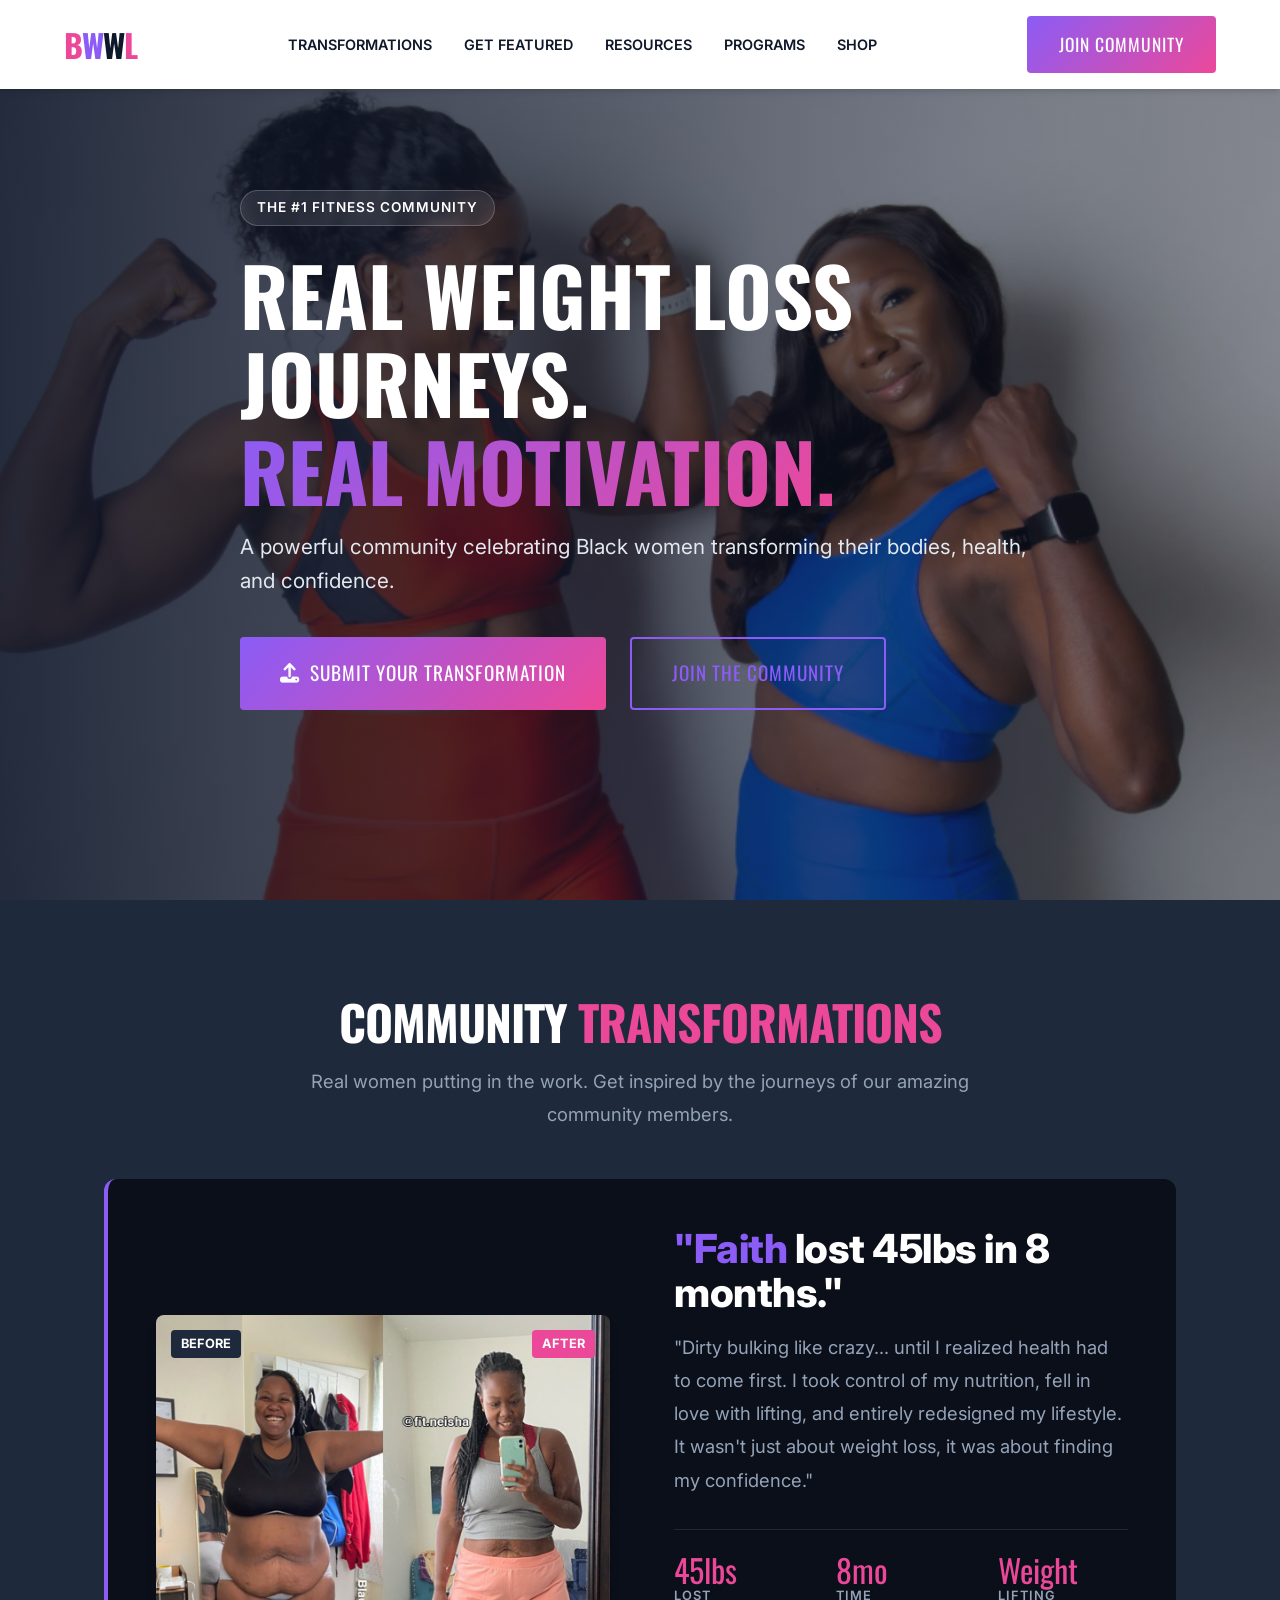
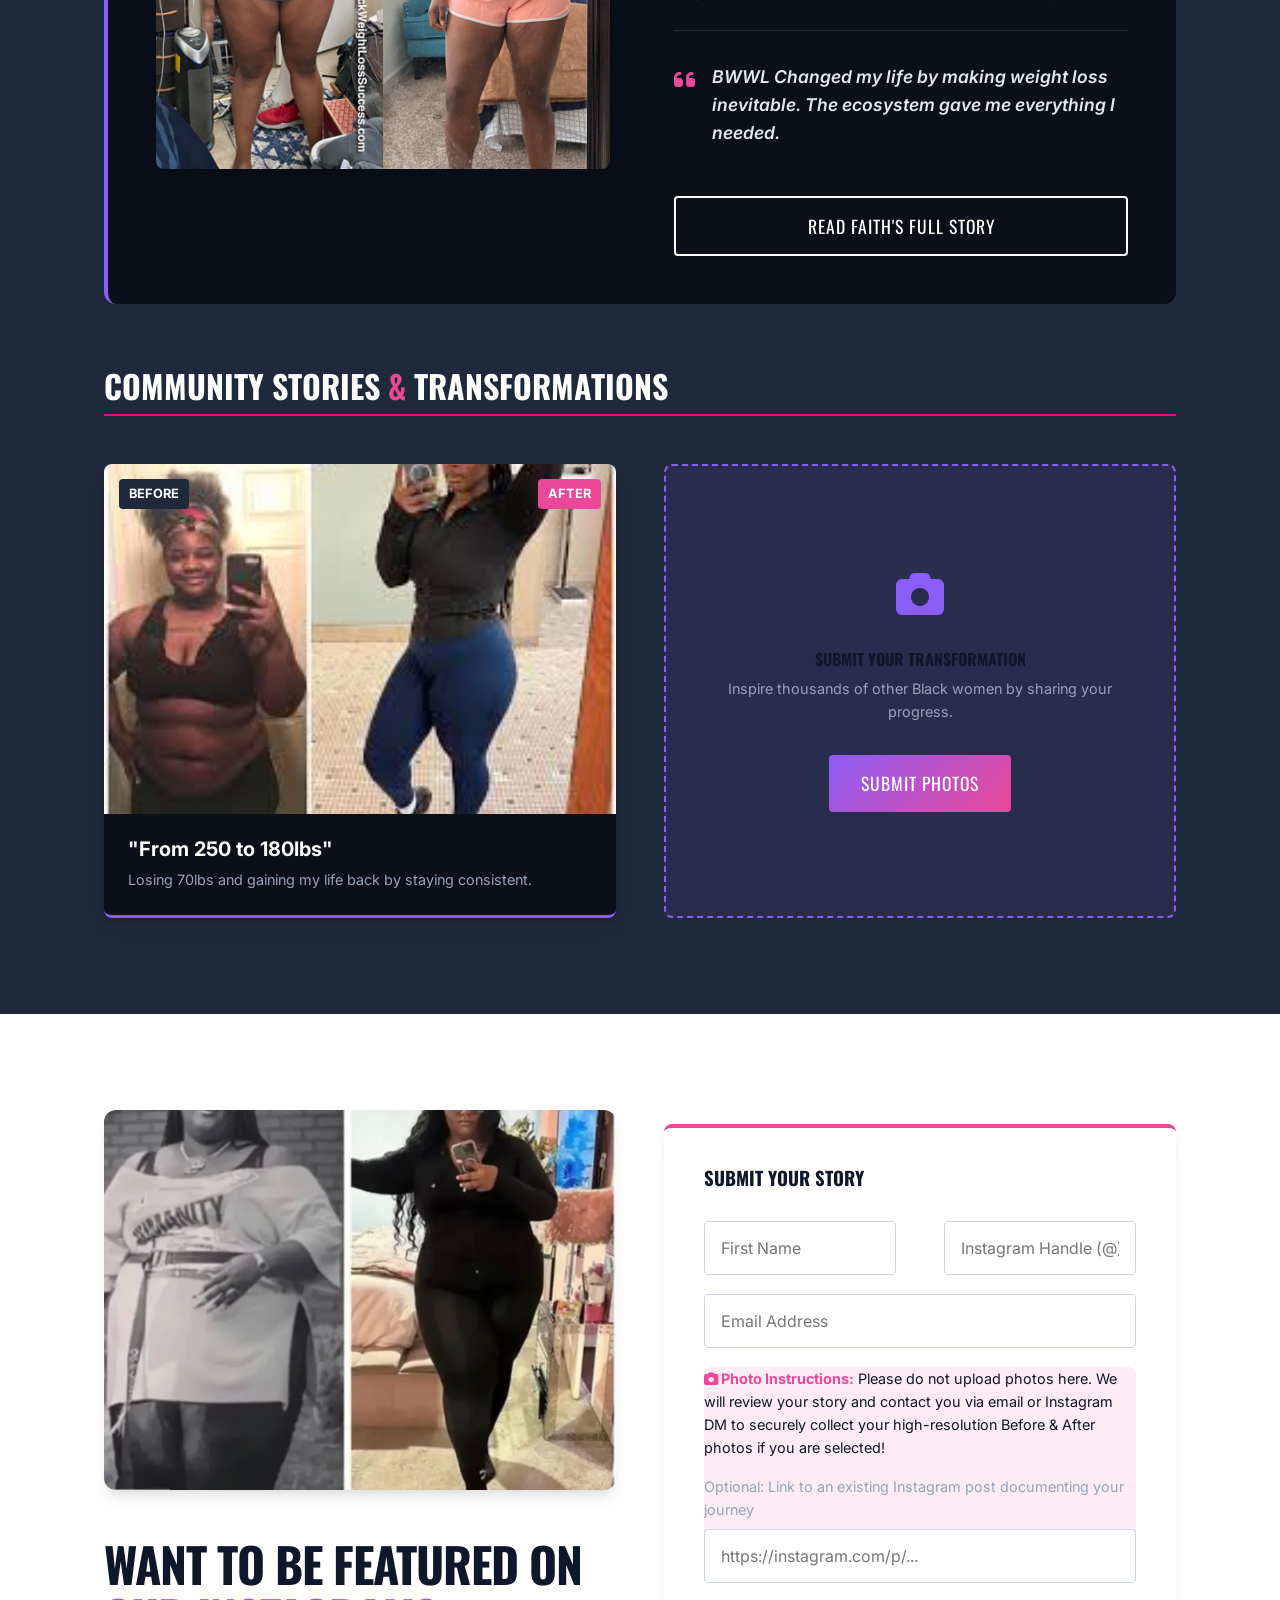
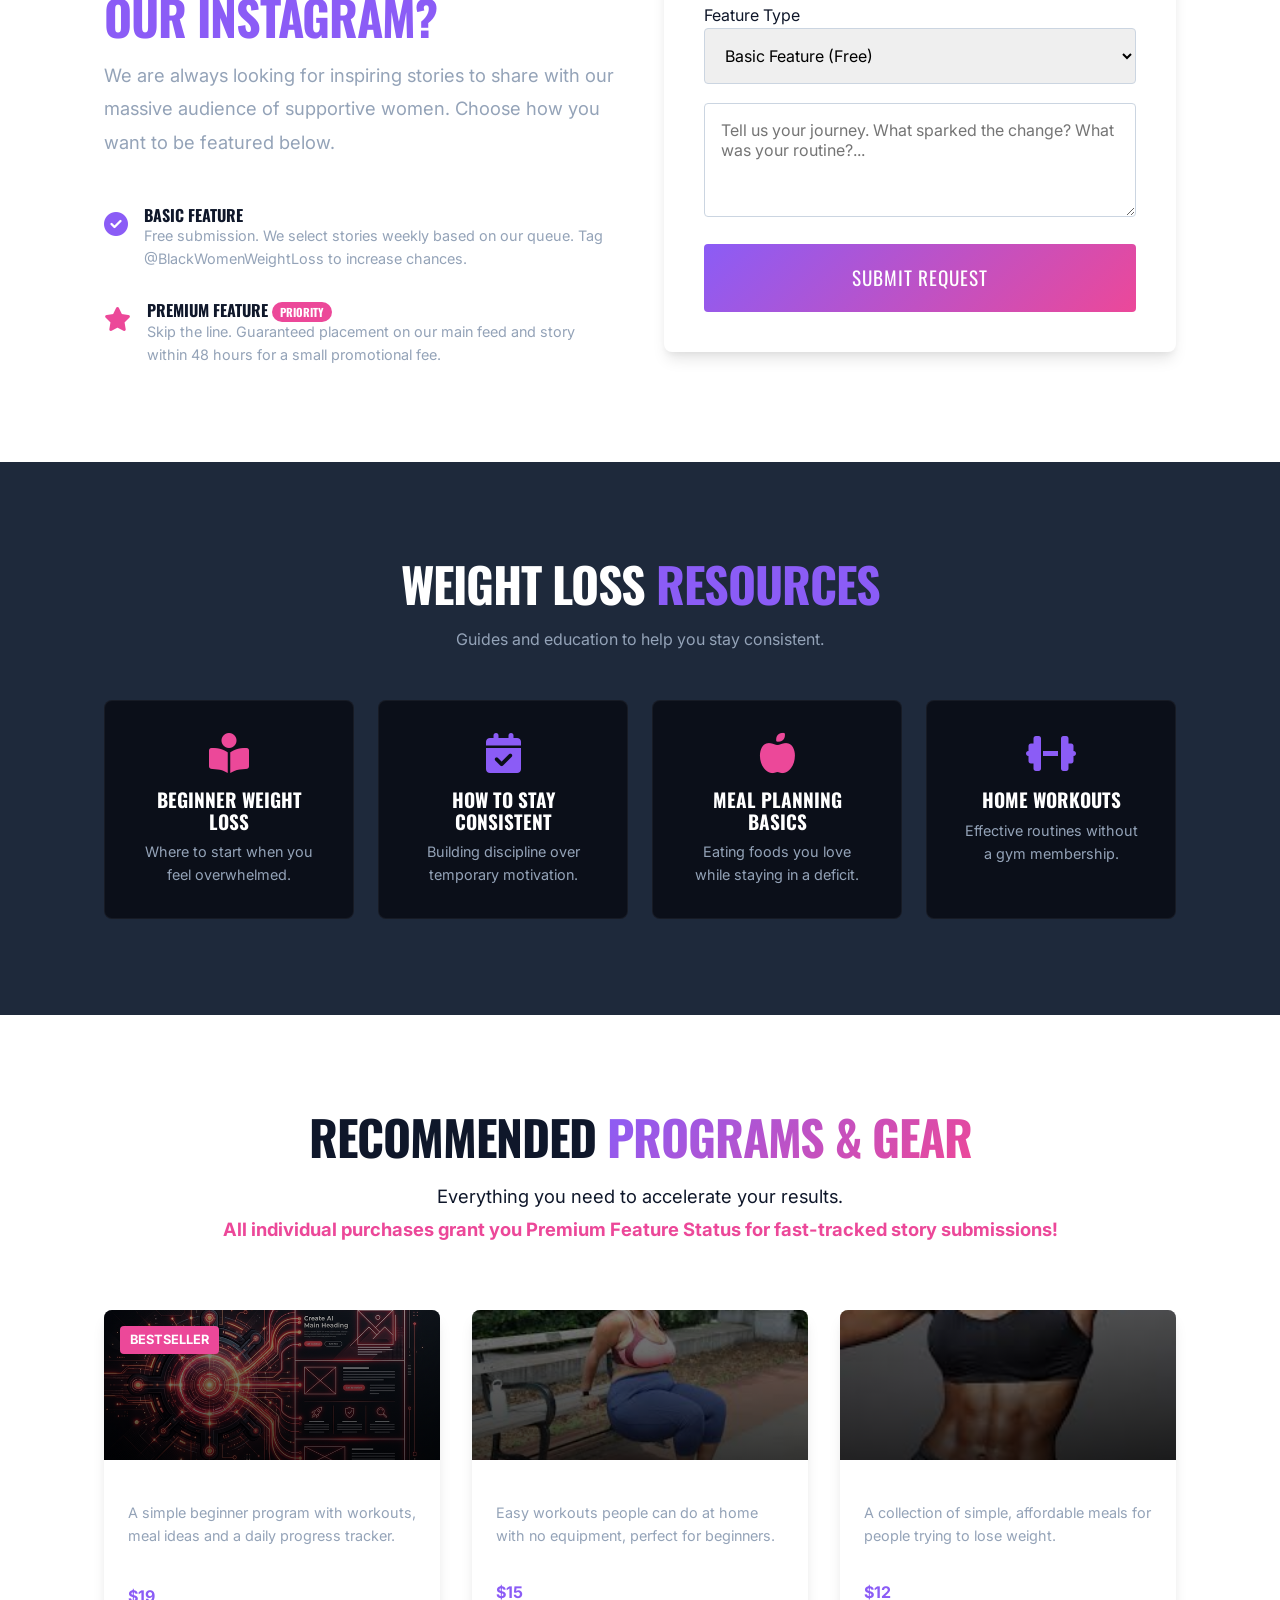
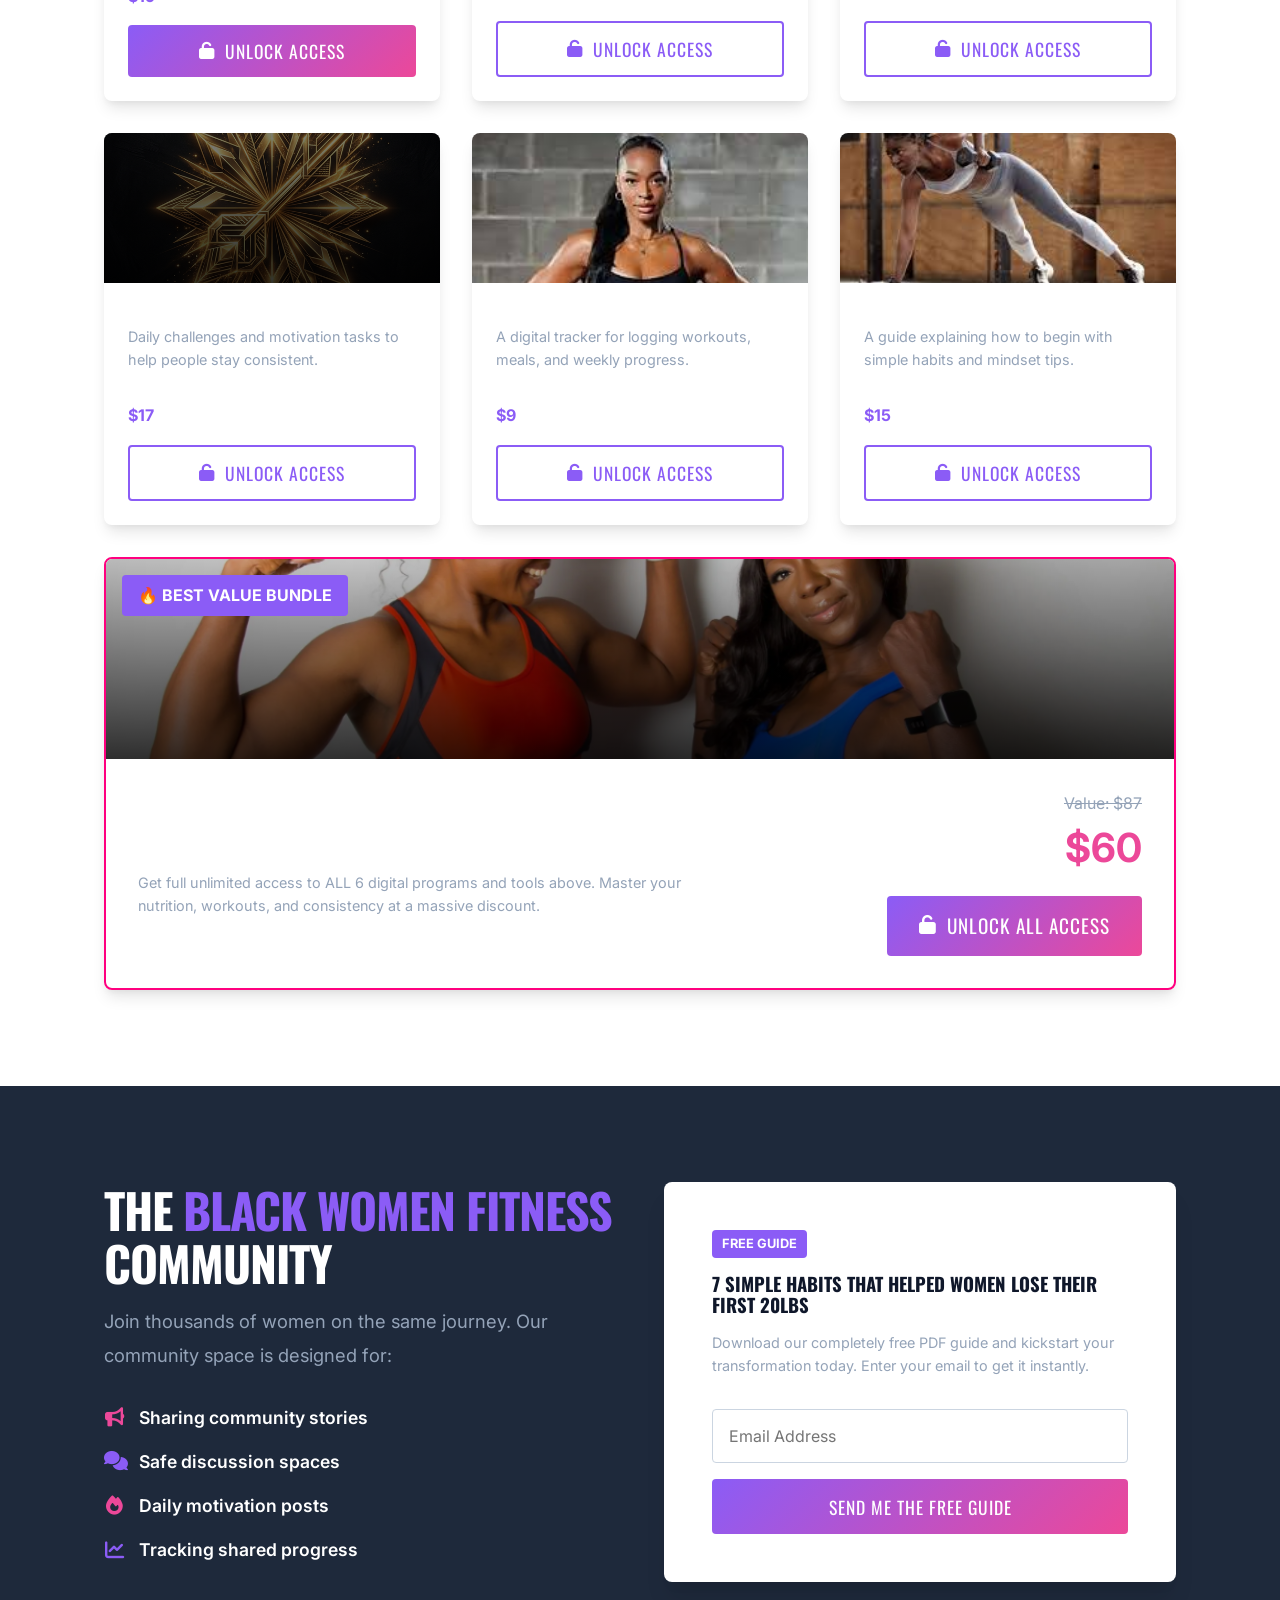
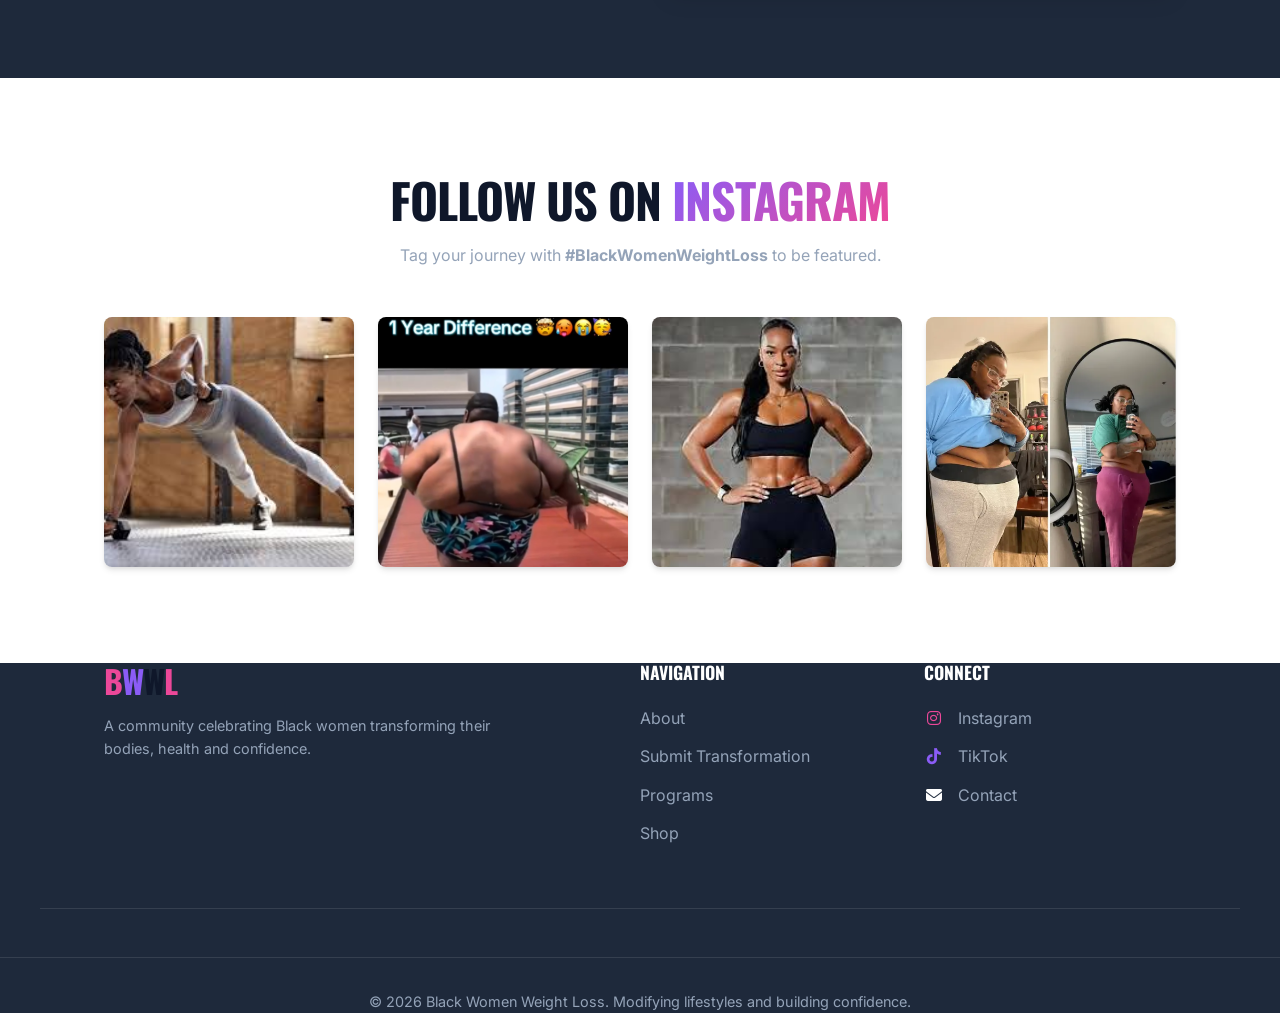
==== commit 71cb06bf: "Fix Formspree file upload limitation and properly implement mobile menu toggle javascript" ====
--- a/index.html
+++ b/index.html
@@ -185,7 +185,7 @@
                 <!-- Submission Form -->
                 <div class="featured-form-card shadow-lg">
                     <h3 class="mb-3">Submit Your Story</h3>
-                    <form action="https://formspree.io/f/mnjgdgyb" method="POST" enctype="multipart/form-data">
+                    <form action="https://formspree.io/f/mnjgdgyb" method="POST">
                         <div class="form-group grid-2 gap-2">
                             <input type="text" name="first_name" placeholder="First Name" class="form-input" required>
                             <input type="text" name="ig_handle" placeholder="Instagram Handle (@)" class="form-input">
@@ -193,17 +193,10 @@
                         <div class="form-group">
                             <input type="email" name="email" placeholder="Email Address" class="form-input" required>
                         </div>
-                        <div class="form-group grid-2 gap-2">
-                            <div>
-                                <label>Before Photo</label>
-                                <input type="file" name="before_photo" class="form-input file-input" accept="image/*"
-                                    required>
-                            </div>
-                            <div>
-                                <label>After Photo</label>
-                                <input type="file" name="after_photo" class="form-input file-input" accept="image/*"
-                                    required>
-                            </div>
+                        <div class="form-group p-3 mb-3 border border-pink text-sm" style="background: rgba(236, 72, 153, 0.1); border-color: #EC4899; border-radius: 8px;">
+                            <p class="mb-2"><strong class="text-pink"><i class="fas fa-camera"></i> Photo Instructions:</strong> Please do not upload photos here. We will review your story and contact you via email or Instagram DM to securely collect your high-resolution Before & After photos if you are selected!</p>
+                            <label class="text-xs text-muted">Optional: Link to an existing Instagram post documenting your journey</label>
+                            <input type="url" name="ig_post_link" placeholder="https://instagram.com/p/..." class="form-input mt-1">
                         </div>
                         <div class="form-group">
                             <label>Feature Type</label>
@@ -612,6 +605,24 @@
     </style>
 
     <script>
+        // Mobile Navigation Toggle
+        const mobileToggle = document.querySelector('.mobile-toggle');
+        const navLinks = document.querySelector('.nav-links');
+
+        if (mobileToggle) {
+            mobileToggle.addEventListener('click', () => {
+                navLinks.classList.toggle('active');
+                const menuIcon = mobileToggle.querySelector('i');
+                if (navLinks.classList.contains('active')) {
+                    menuIcon.classList.remove('fa-bars');
+                    menuIcon.classList.add('fa-times');
+                } else {
+                    menuIcon.classList.remove('fa-times');
+                    menuIcon.classList.add('fa-bars');
+                }
+            });
+        }
+
         // Smooth scroll implementation
         document.querySelectorAll('a[href^="#"]').forEach(anchor => {
             anchor.addEventListener('click', function (e) {
@@ -621,6 +632,12 @@
                 const element = document.querySelector(targetRef);
                 if (element) {
                     e.preventDefault();
+                    if (navLinks && navLinks.classList.contains('active')) {
+                        navLinks.classList.remove('active');
+                        const menuIcon = mobileToggle.querySelector('i');
+                        menuIcon.classList.remove('fa-times');
+                        menuIcon.classList.add('fa-bars');
+                    }
                     element.scrollIntoView({
                         behavior: 'smooth'
                     });
--- a/styles.css
+++ b/styles.css
@@ -863,7 +863,30 @@
         gap: 2rem;
     }
 
-    .nav-links,
+    .nav-links {
+        display: none;
+        flex-direction: column;
+        width: 100%;
+        position: absolute;
+        top: 60px;
+        left: 0;
+        background: #fff;
+        padding: 1.5rem;
+        box-shadow: 0 10px 15px -3px rgba(0, 0, 0, 0.1);
+        text-align: center;
+        gap: 1.5rem;
+    }
+
+    .nav-links.active {
+        display: flex !important;
+    }
+
+    .nav-links a {
+        display: block;
+        padding: 0.5rem 0;
+        border-bottom: 1px solid #f1f1f1;
+    }
+
     .nav-cta .btn {
         display: none;
     }
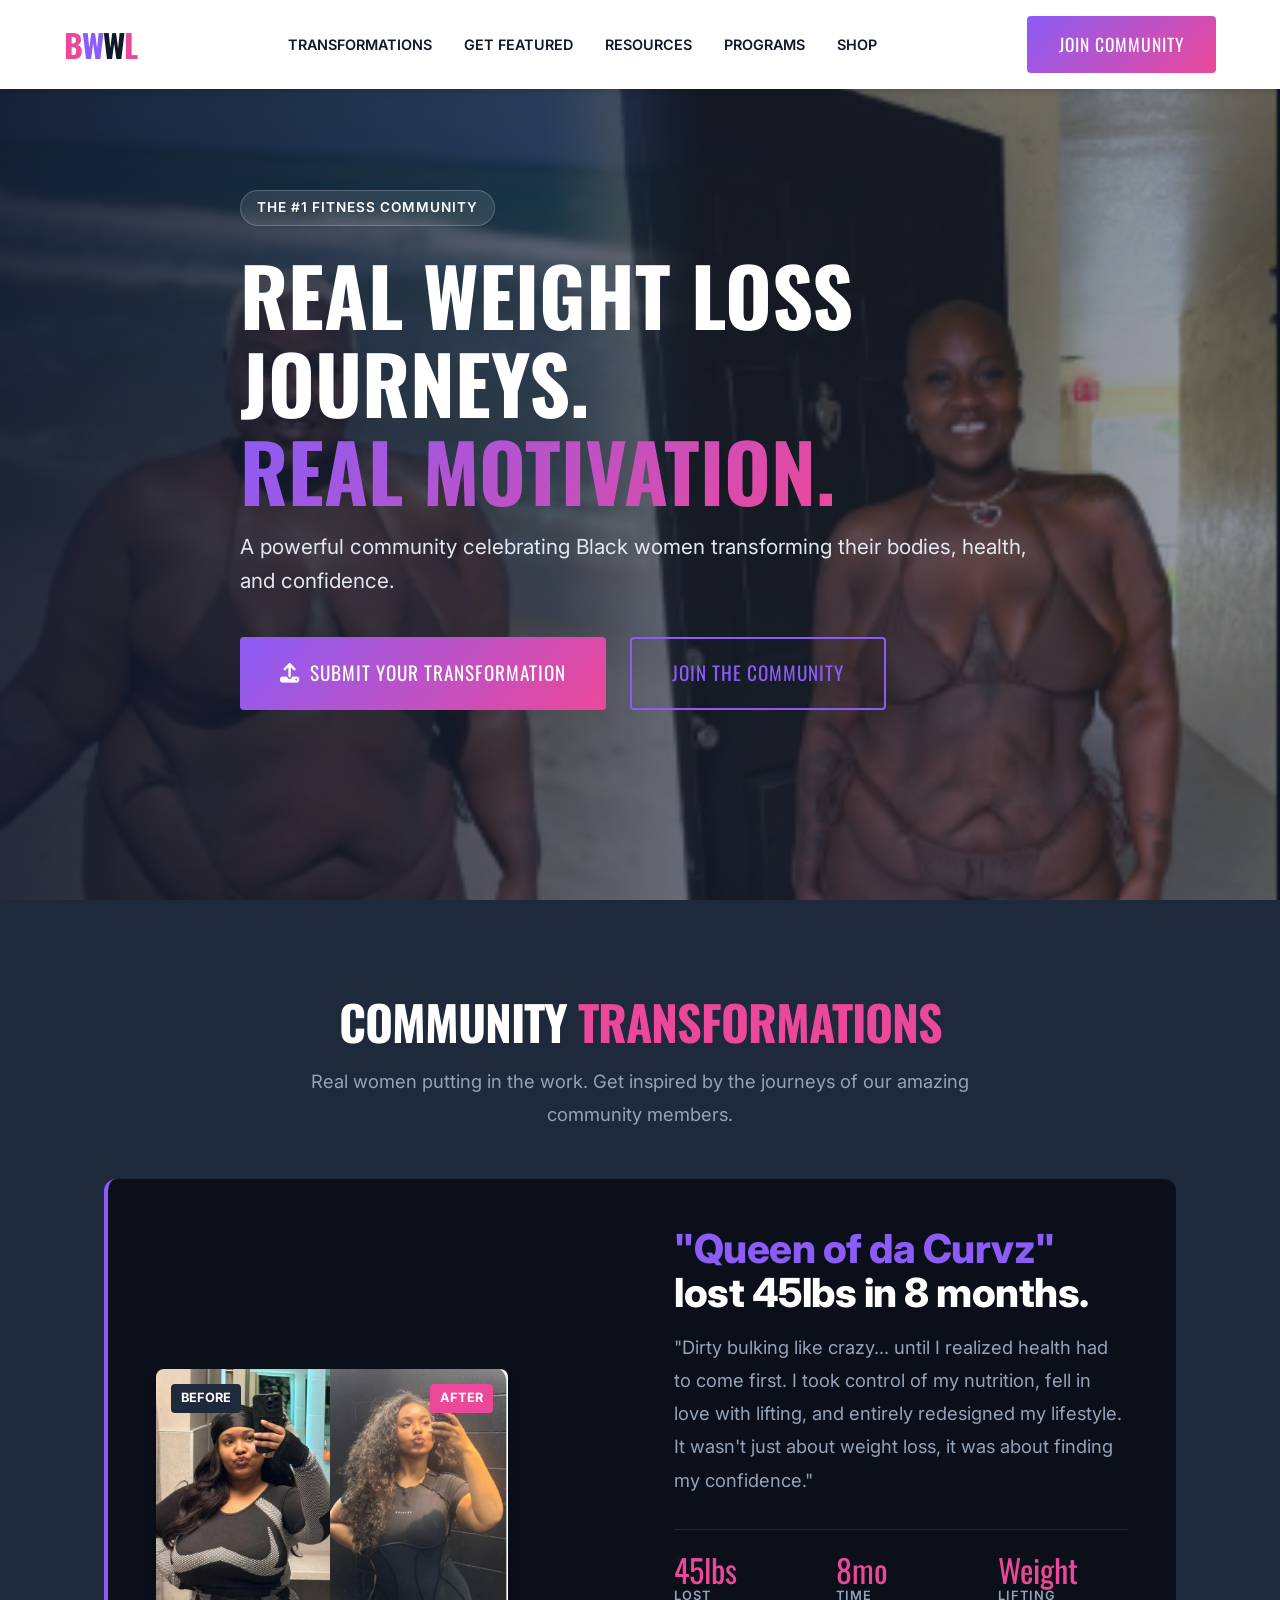
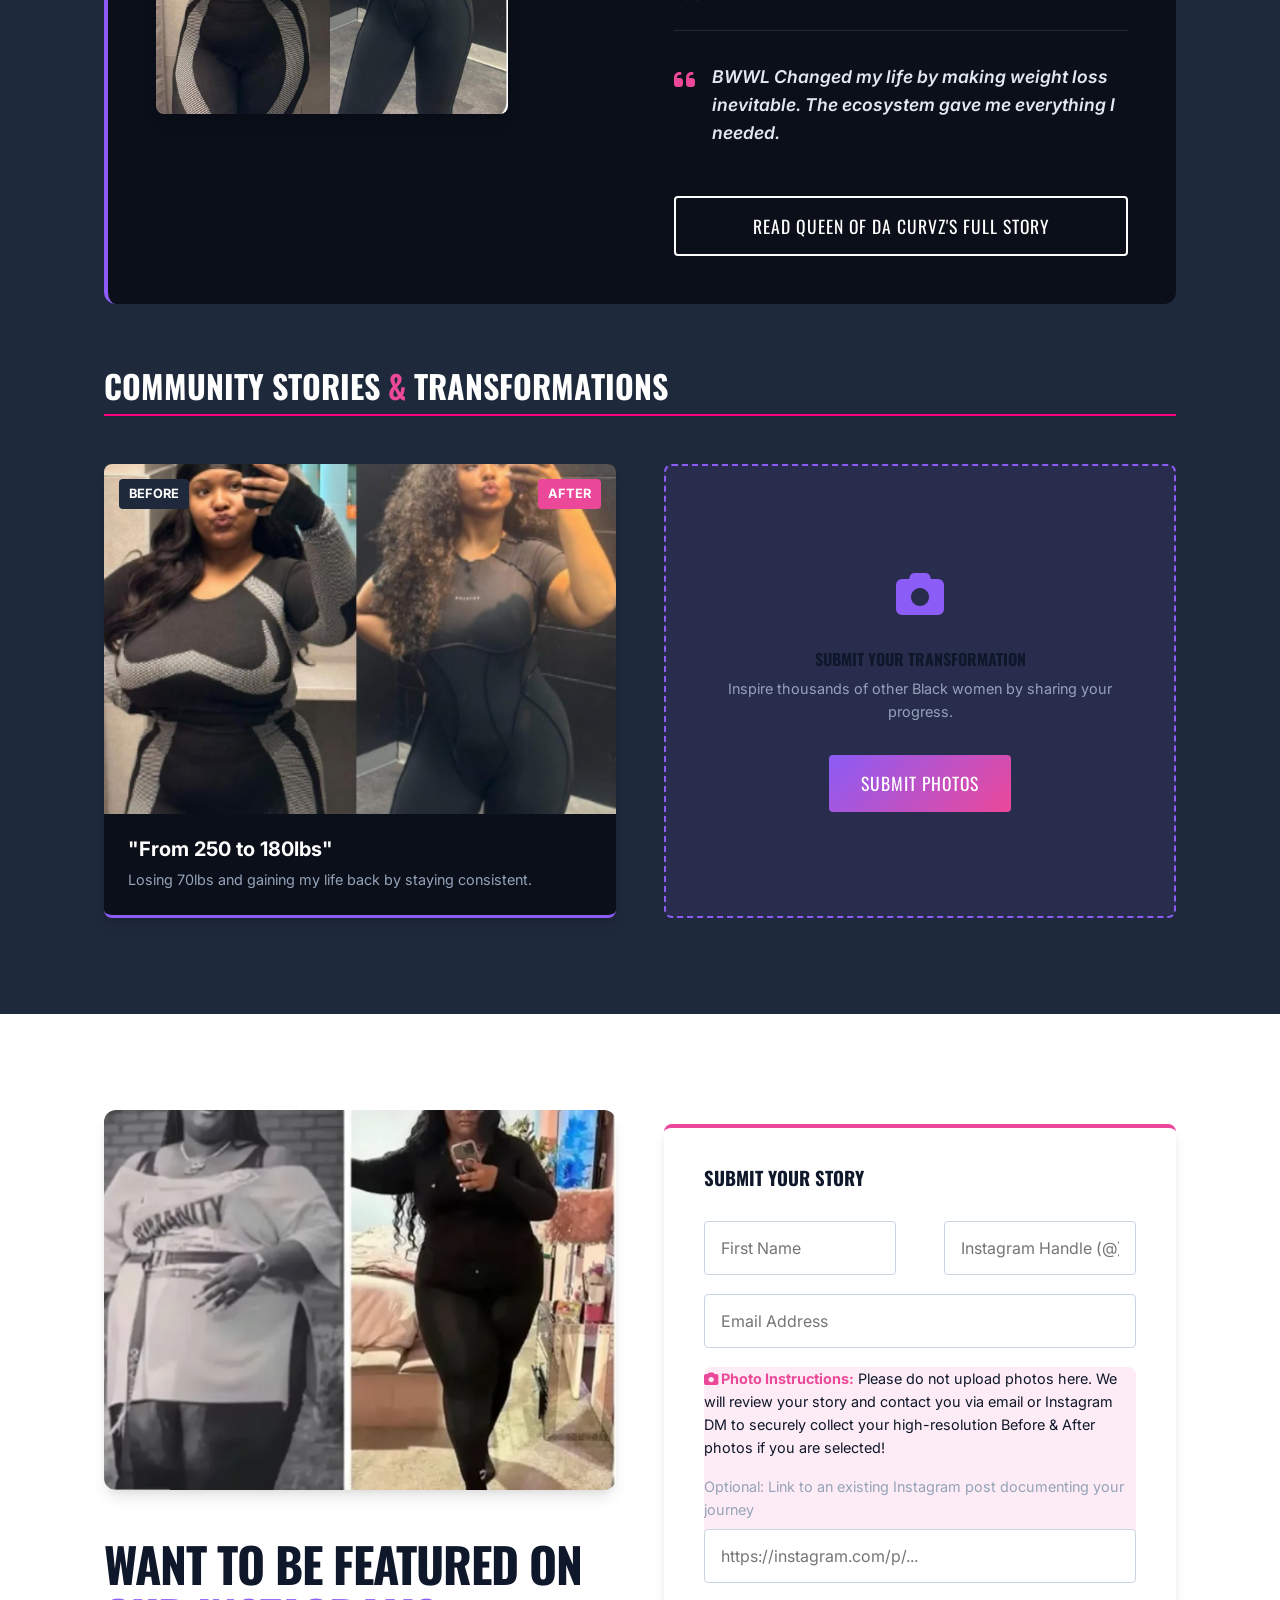
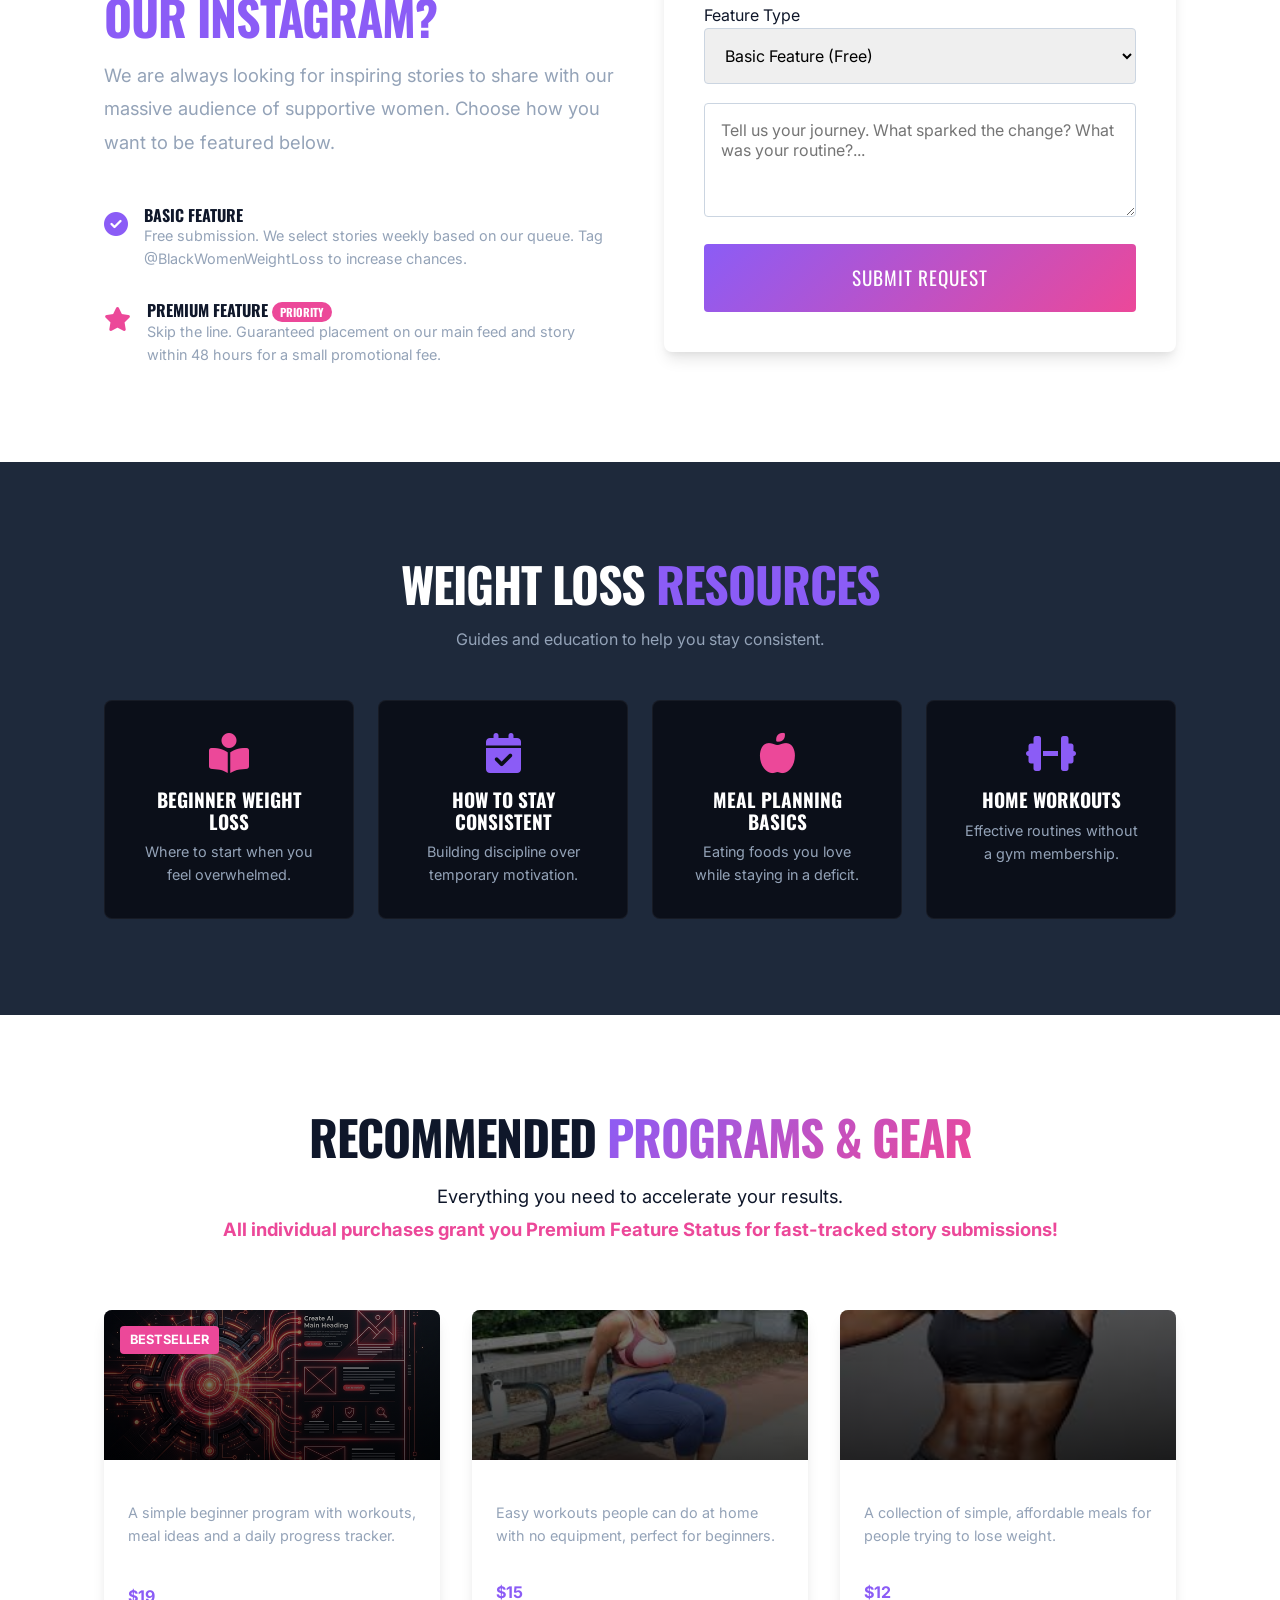
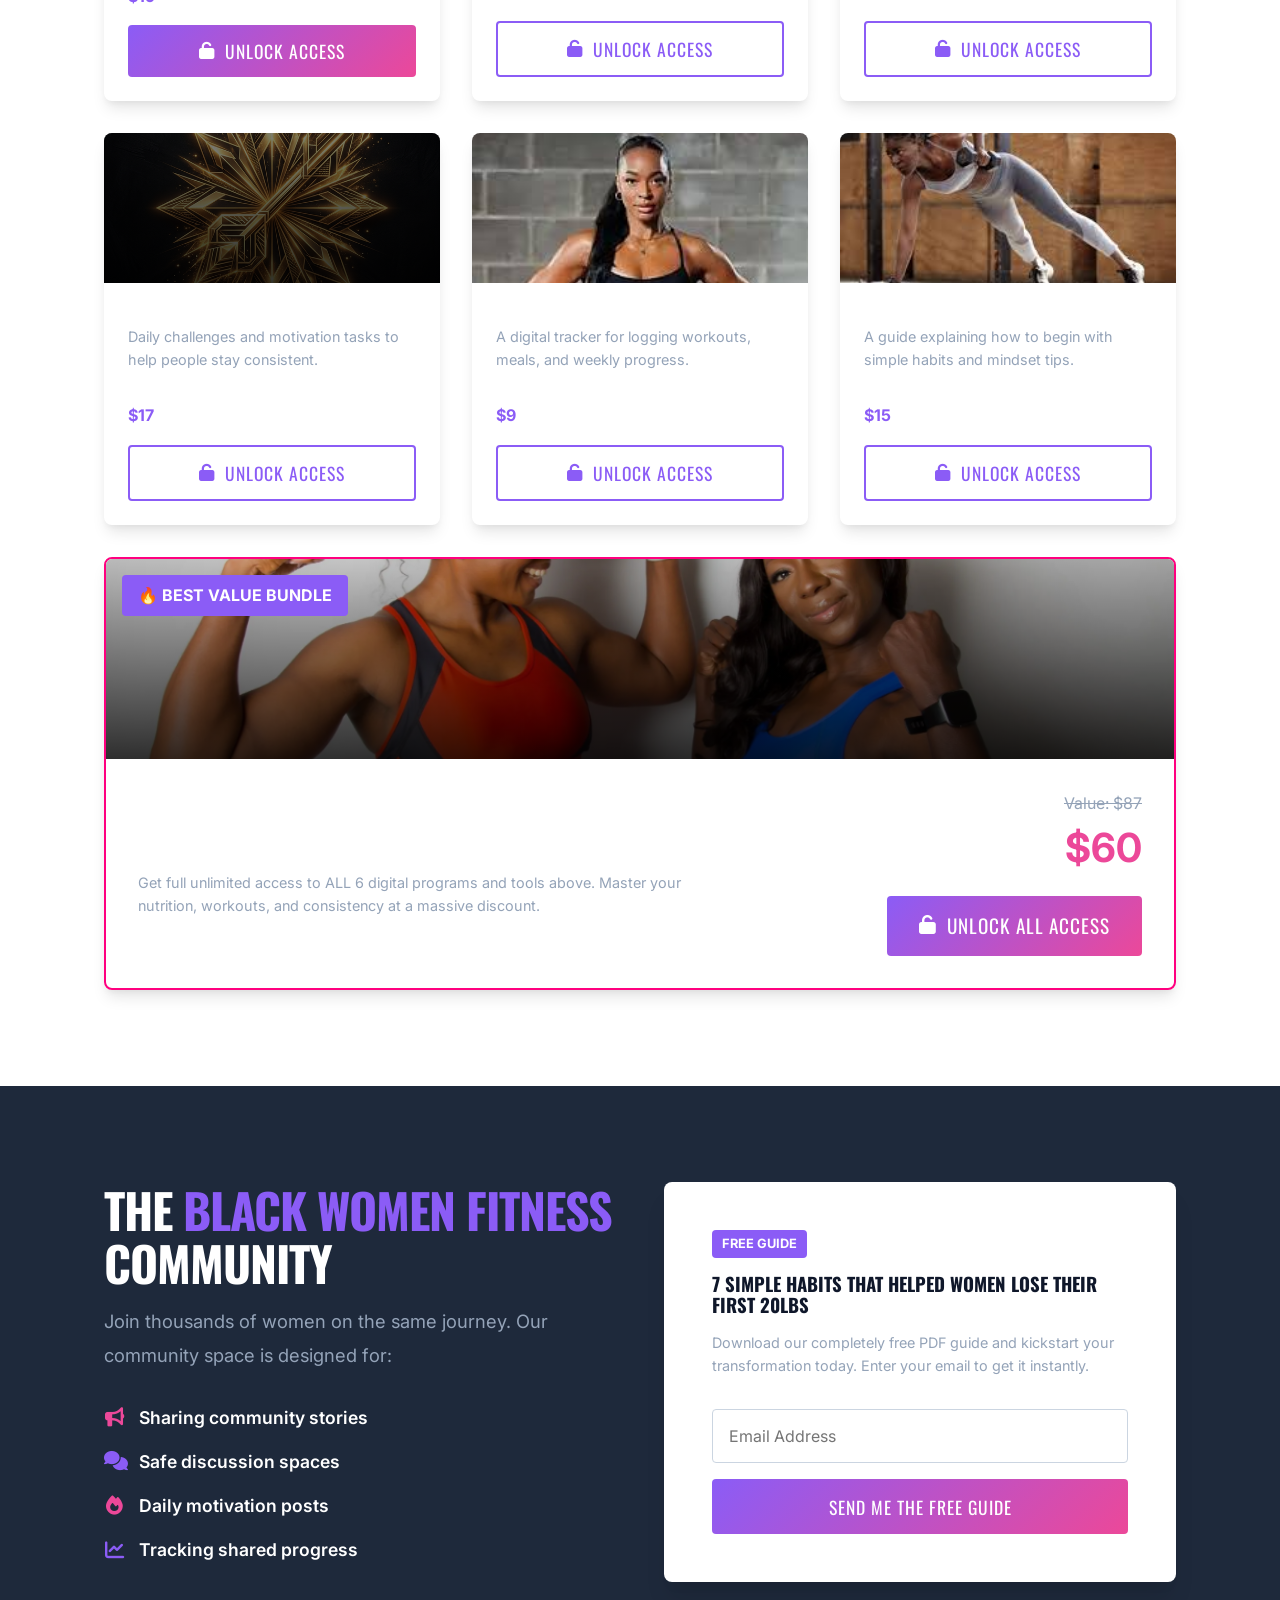
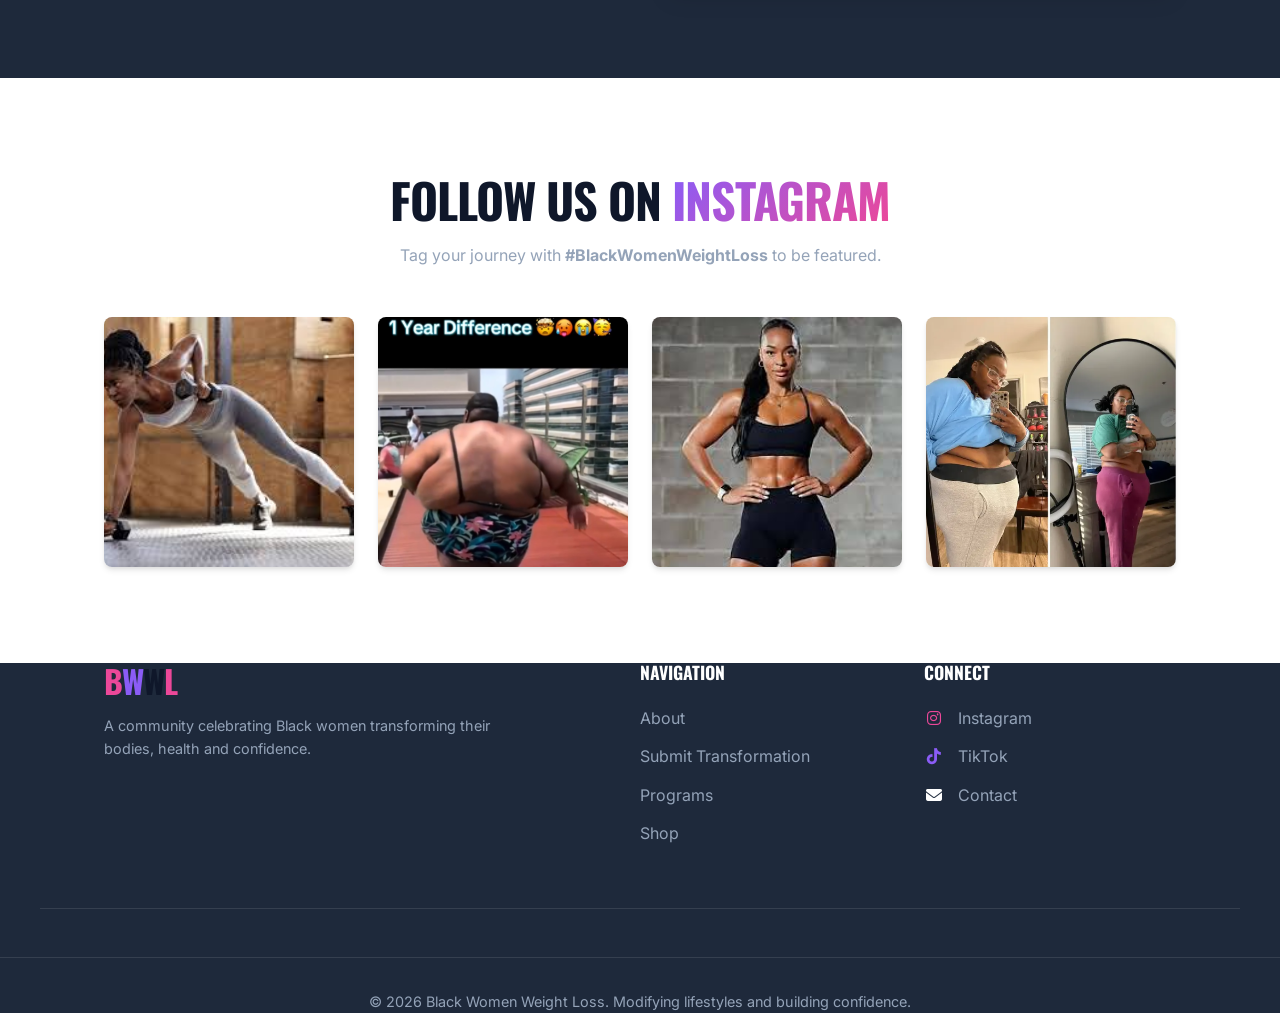
==== commit d516febd: "Replace problematic images with new verified assets and update names to Queen of da Curvz and Msteet" ====
--- a/index.html
+++ b/index.html
@@ -74,12 +74,12 @@
                                 style="position: absolute; top: 15px; left: 15px; z-index: 2; border-radius: 4px; padding: 4px 10px; font-weight: bold; font-family: 'Inter', sans-serif;">BEFORE</span>
                             <span class="badge bg-pink text-white shadow"
                                 style="position: absolute; top: 15px; right: 15px; z-index: 2; border-radius: 4px; padding: 4px 10px; font-weight: bold; font-family: 'Inter', sans-serif;">AFTER</span>
-                            <img src="assets/faith_new.jpg" alt="Faith Transformation Before and After"
+                            <img src="assets/queen_of_da_curvz.png" alt="Queen of da Curvz Transformation Before and After"
                                 class="responsive-img shadow-lg" style="width: 100%; border-radius: 8px;">
                         </div>
                     </div>
                     <div class="spotlight-content">
-                        <h3><span class="text-purple">"Faith</span> lost 45lbs in 8 months."</h3>
+                        <h3><span class="text-purple">"Queen of da Curvz"</span> lost 45lbs in 8 months.</h3>
                         <p class="lead-text mt-2 text-muted">"Dirty bulking like crazy... until I realized health had to
                             come first. I took control of my nutrition, fell in love with lifting, and entirely
                             redesigned my lifestyle. It wasn't just about weight loss, it was about finding my
@@ -106,7 +106,7 @@
                                 needed.</p>
                         </div>
                         <a href="javascript:void(0)" class="btn btn-outline w-100 mt-4"
-                            onclick="document.getElementById('modal-faith').style.display='flex'">Read Faith's Full
+                            onclick="document.getElementById('modal-queen').style.display='flex'">Read Queen of da Curvz's Full
                             Story</a>
                     </div>
                 </div>
@@ -119,7 +119,7 @@
             <div class="grid-2 mt-4">
                 <div class="story-card shadow-lg">
                     <div class="story-img-wrapper"
-                        style="background-image: url('assets/tiana_new.png'); background-size: cover; background-position: center; height: 350px; position: relative;">
+                        style="background-image: url('assets/msteetalk.png'); background-size: cover; background-position: center; height: 350px; position: relative;">
                         <!-- Inline BEFORE/AFTER Tags -->
                         <span class="badge bg-dark text-white shadow"
                             style="position: absolute; top: 15px; left: 15px; z-index: 2; padding: 5px 10px; font-weight: bold;">BEFORE</span>
@@ -128,8 +128,8 @@
 
                         <div class="story-overlay">
                             <a href="javascript:void(0)"
-                                onclick="document.getElementById('modal-tiana').style.display='flex'"
-                                class="btn btn-sm btn-primary">Read Tiana's Story</a>
+                                onclick="document.getElementById('modal-msteetalk').style.display='flex'"
+                                class="btn btn-sm btn-primary">Read Msteetalk's Story</a>
                         </div>
                     </div>
                     <div class="story-body">
@@ -514,10 +514,10 @@
         </div>
     </footer>
 
-    <div class="story-modal" id="modal-faith">
+    <div class="story-modal" id="modal-queen">
         <div class="modal-content">
             <button class="close-modal" onclick="this.parentElement.parentElement.style.display='none'">&times;</button>
-            <h2 class="section-title text-pink">Faith's Story</h2>
+            <h2 class="section-title text-pink">Queen of da Curvz's Story</h2>
             <p>Weight loss always felt impossible. I had tried every restrictive diet, every exhausting cardio routine,
                 and always ended up rebounding heavier than before. It severely affected my confidence, to the point
                 where I stopped taking photos of myself entirely.</p>
@@ -529,13 +529,13 @@
             <p>In 8 months, I lost 45lbs. But more importantly, I found a version of myself I never thought existed.
                 This ecosystem gave me the exact blueprint I needed to succeed.</p>
             <button class="btn btn-primary mt-4 w-100"
-                onclick="document.getElementById('modal-faith').style.display='none'">Close Story</button>
+                onclick="document.getElementById('modal-queen').style.display='none'">Close Story</button>
         </div>
     </div>
-    <div class="story-modal" id="modal-tiana">
+    <div class="story-modal" id="modal-msteetalk">
         <div class="modal-content">
             <button class="close-modal" onclick="this.parentElement.parentElement.style.display='none'">&times;</button>
-            <h2 class="section-title text-pink">Tiana's Journey</h2>
+            <h2 class="section-title text-pink">Msteetalk's Journey</h2>
             <p>A year ago, I was constantly tired and my joints hurt. I knew something had to change, but the gym
                 absolutely terrified me. As a beginner, I had no idea what I was doing and always felt judged.</p>
             <p>The <strong>Transformation Starter Guide</strong> changed my mindset, and the <strong>30-Day Kick-Start
@@ -544,7 +544,7 @@
                 family.</p>
             <p>This community provided the representation and the exact tools I needed to finally take my life back.</p>
             <button class="btn btn-primary mt-4 w-100"
-                onclick="document.getElementById('modal-tiana').style.display='none'">Close Story</button>
+                onclick="document.getElementById('modal-msteetalk').style.display='none'">Close Story</button>
         </div>
     </div>
     <div class="story-modal" id="modal-ariana">
--- a/styles.css
+++ b/styles.css
@@ -416,7 +416,7 @@
     display: flex;
     align-items: center;
     position: relative;
-    background-image: url('assets/hero.png');
+    background-image: url('assets/hero_new.png');
     /* Active black woman hero image */
     background-size: cover;
     background-position: center top;
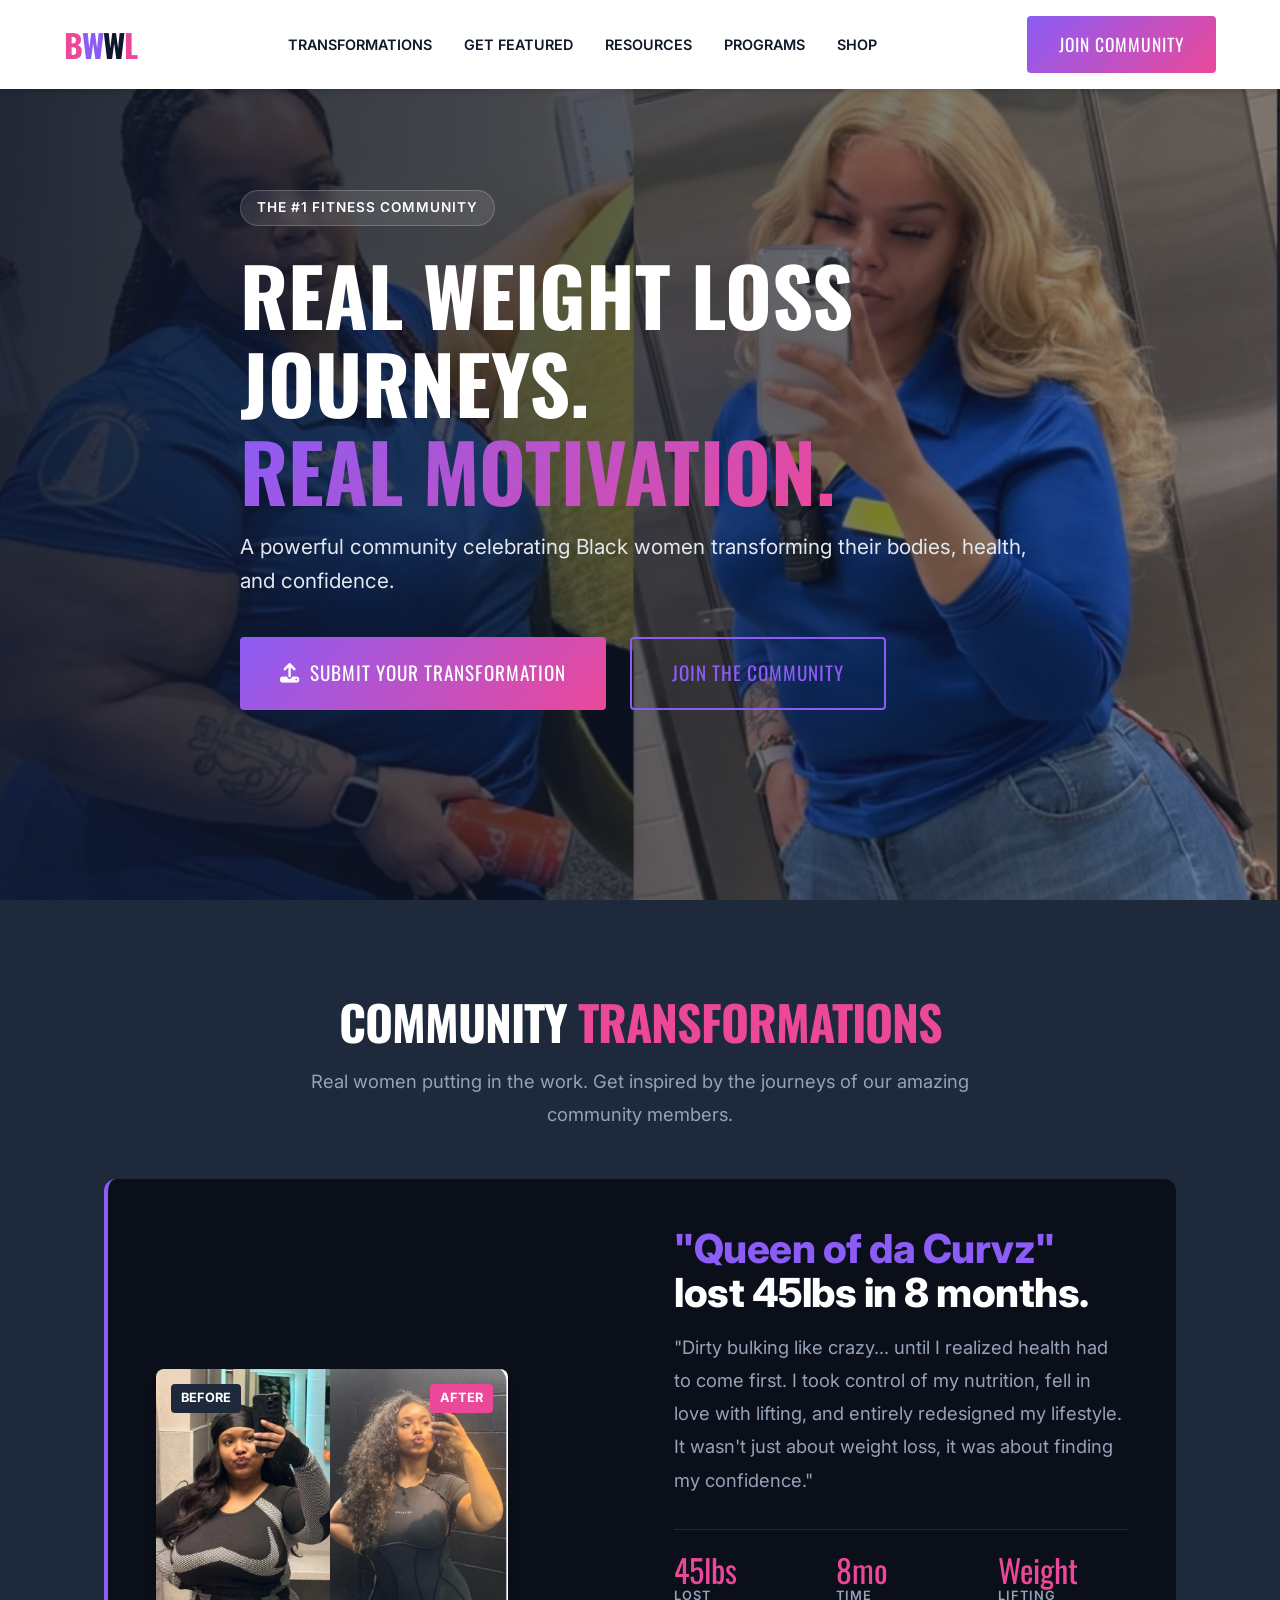
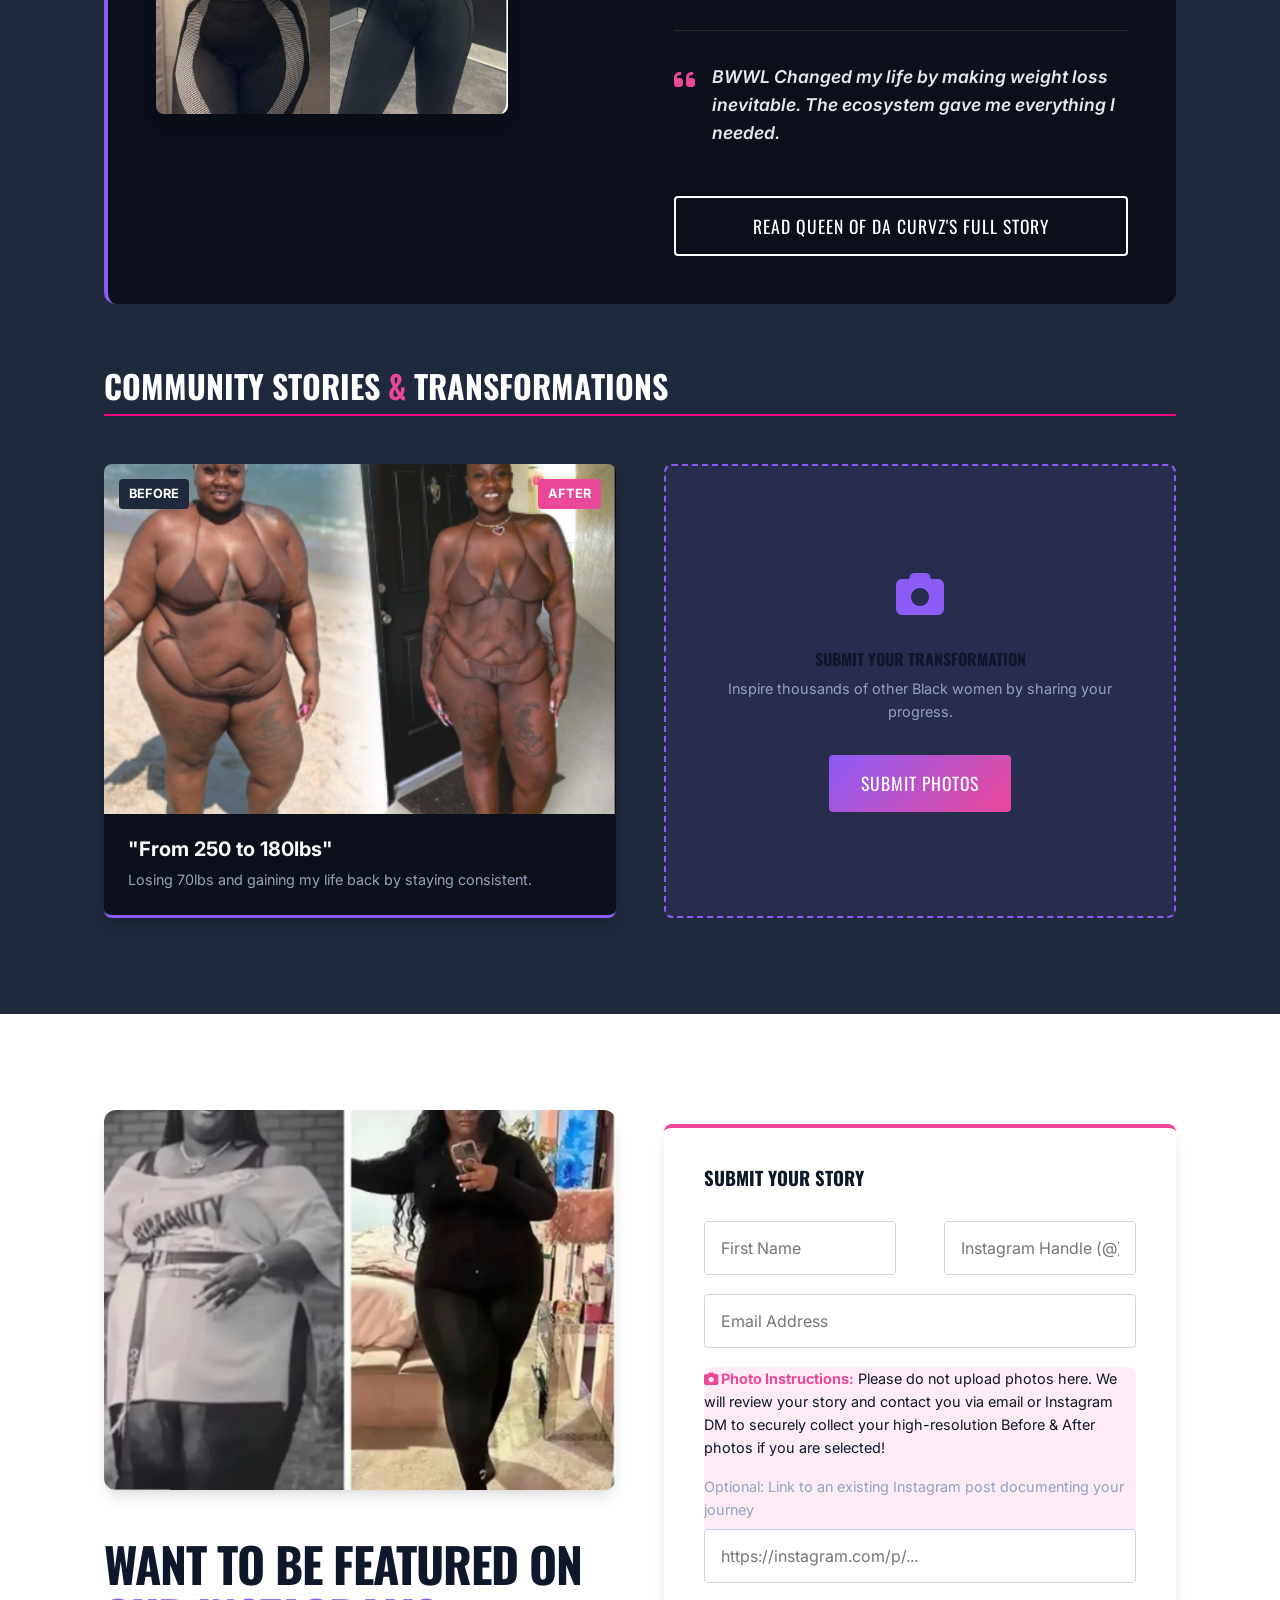
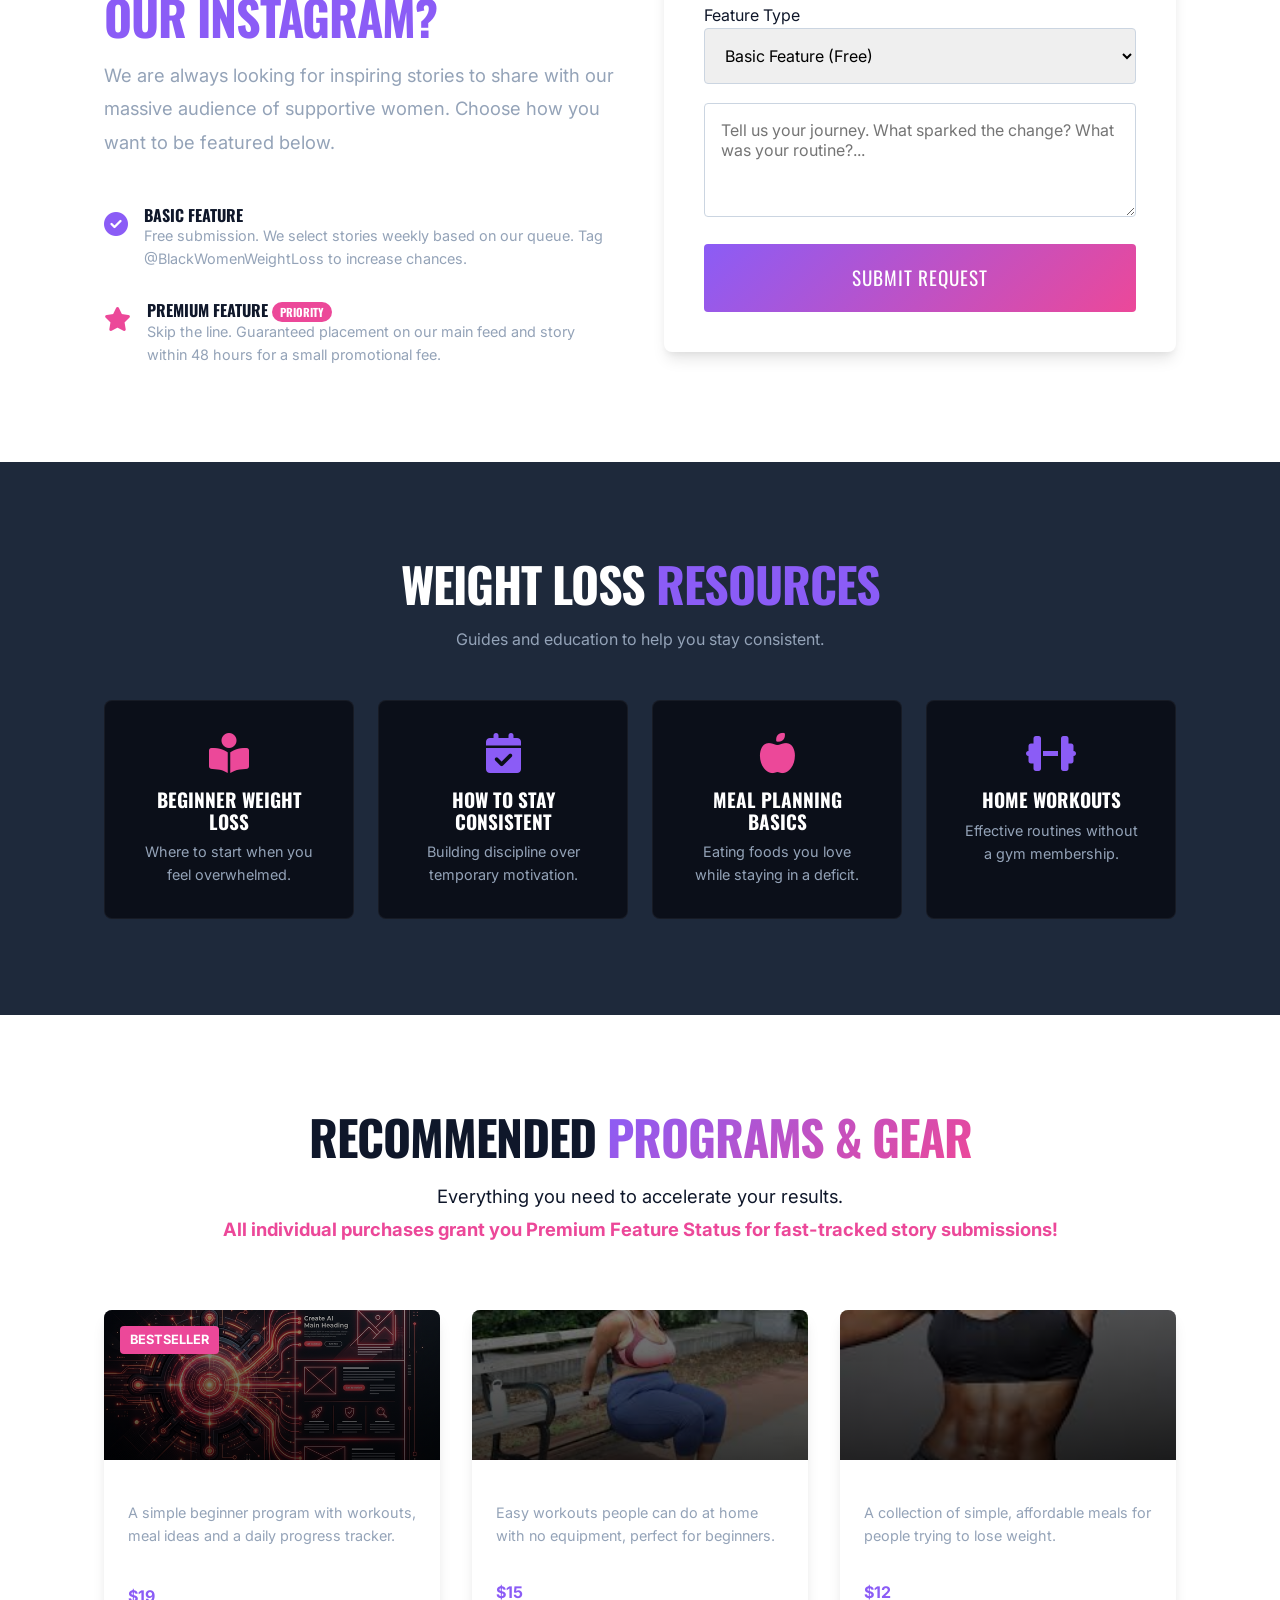
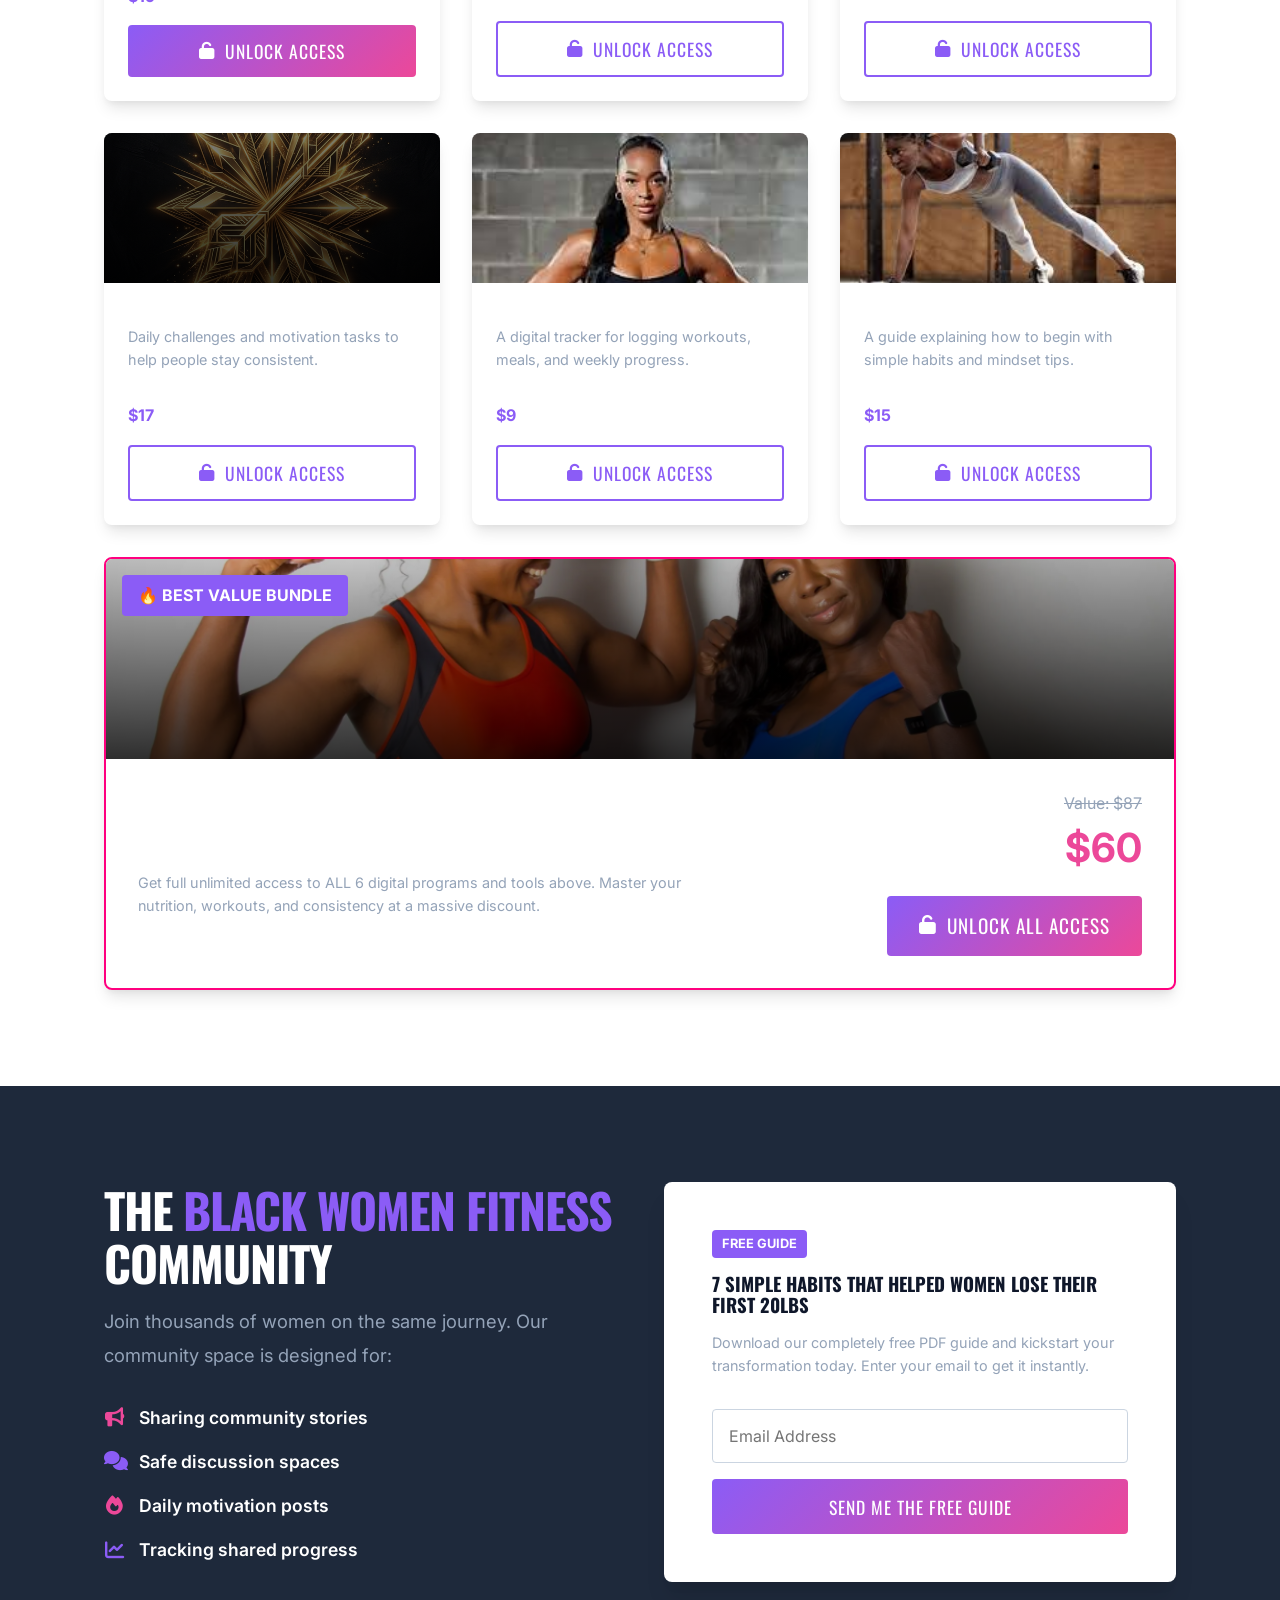
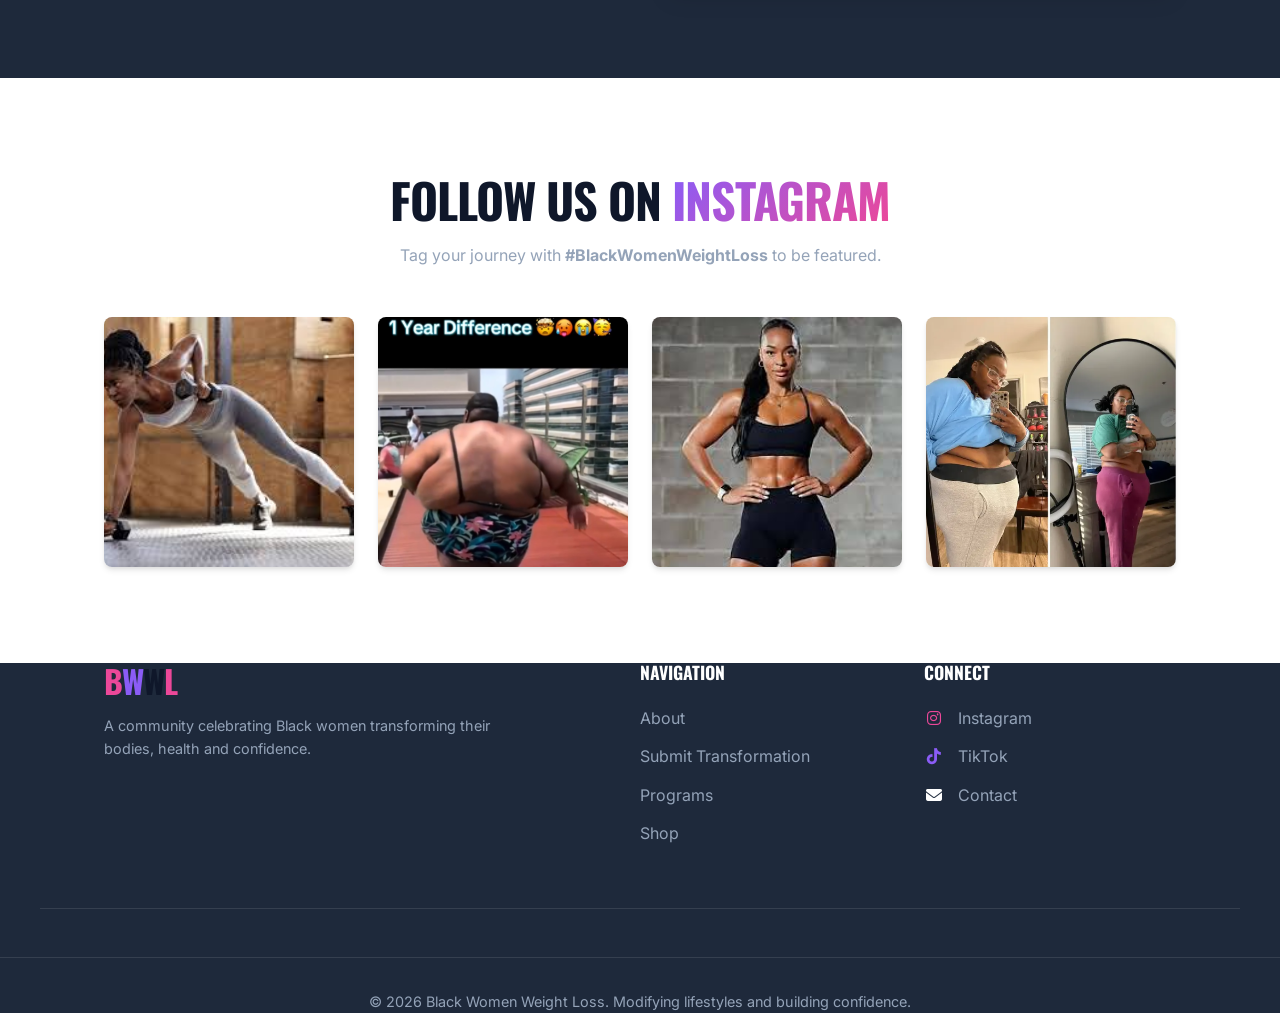
==== commit 9d6fdc52: "Updated hero image to blonde transformation and swapped beach transformation to community stories" ====
--- a/index.html
+++ b/index.html
@@ -119,7 +119,7 @@
             <div class="grid-2 mt-4">
                 <div class="story-card shadow-lg">
                     <div class="story-img-wrapper"
-                        style="background-image: url('assets/msteetalk.png'); background-size: cover; background-position: center; height: 350px; position: relative;">
+                        style="background-image: url('assets/hero_new.png'); background-size: cover; background-position: center; height: 350px; position: relative;">
                         <!-- Inline BEFORE/AFTER Tags -->
                         <span class="badge bg-dark text-white shadow"
                             style="position: absolute; top: 15px; left: 15px; z-index: 2; padding: 5px 10px; font-weight: bold;">BEFORE</span>
@@ -128,8 +128,8 @@
 
                         <div class="story-overlay">
                             <a href="javascript:void(0)"
-                                onclick="document.getElementById('modal-msteetalk').style.display='flex'"
-                                class="btn btn-sm btn-primary">Read Msteetalk's Story</a>
+                                onclick="document.getElementById('modal-tiana').style.display='flex'"
+                                class="btn btn-sm btn-primary">Read Tiana's Story</a>
                         </div>
                     </div>
                     <div class="story-body">
@@ -532,10 +532,10 @@
                 onclick="document.getElementById('modal-queen').style.display='none'">Close Story</button>
         </div>
     </div>
-    <div class="story-modal" id="modal-msteetalk">
+    <div class="story-modal" id="modal-tiana">
         <div class="modal-content">
             <button class="close-modal" onclick="this.parentElement.parentElement.style.display='none'">&times;</button>
-            <h2 class="section-title text-pink">Msteetalk's Journey</h2>
+            <h2 class="section-title text-pink">Tiana's Journey</h2>
             <p>A year ago, I was constantly tired and my joints hurt. I knew something had to change, but the gym
                 absolutely terrified me. As a beginner, I had no idea what I was doing and always felt judged.</p>
             <p>The <strong>Transformation Starter Guide</strong> changed my mindset, and the <strong>30-Day Kick-Start
@@ -544,7 +544,7 @@
                 family.</p>
             <p>This community provided the representation and the exact tools I needed to finally take my life back.</p>
             <button class="btn btn-primary mt-4 w-100"
-                onclick="document.getElementById('modal-msteetalk').style.display='none'">Close Story</button>
+                onclick="document.getElementById('modal-tiana').style.display='none'">Close Story</button>
         </div>
     </div>
     <div class="story-modal" id="modal-ariana">
--- a/styles.css
+++ b/styles.css
@@ -70,6 +70,7 @@
 .text-gradient {
     background: var(--gradient-main);
     -webkit-background-clip: text;
+    background-clip: text;
     -webkit-text-fill-color: transparent;
     display: inline-block;
 }
@@ -416,7 +417,7 @@
     display: flex;
     align-items: center;
     position: relative;
-    background-image: url('assets/hero_new.png');
+    background-image: url('assets/hero_blonde.jpg');
     /* Active black woman hero image */
     background-size: cover;
     background-position: center top;
